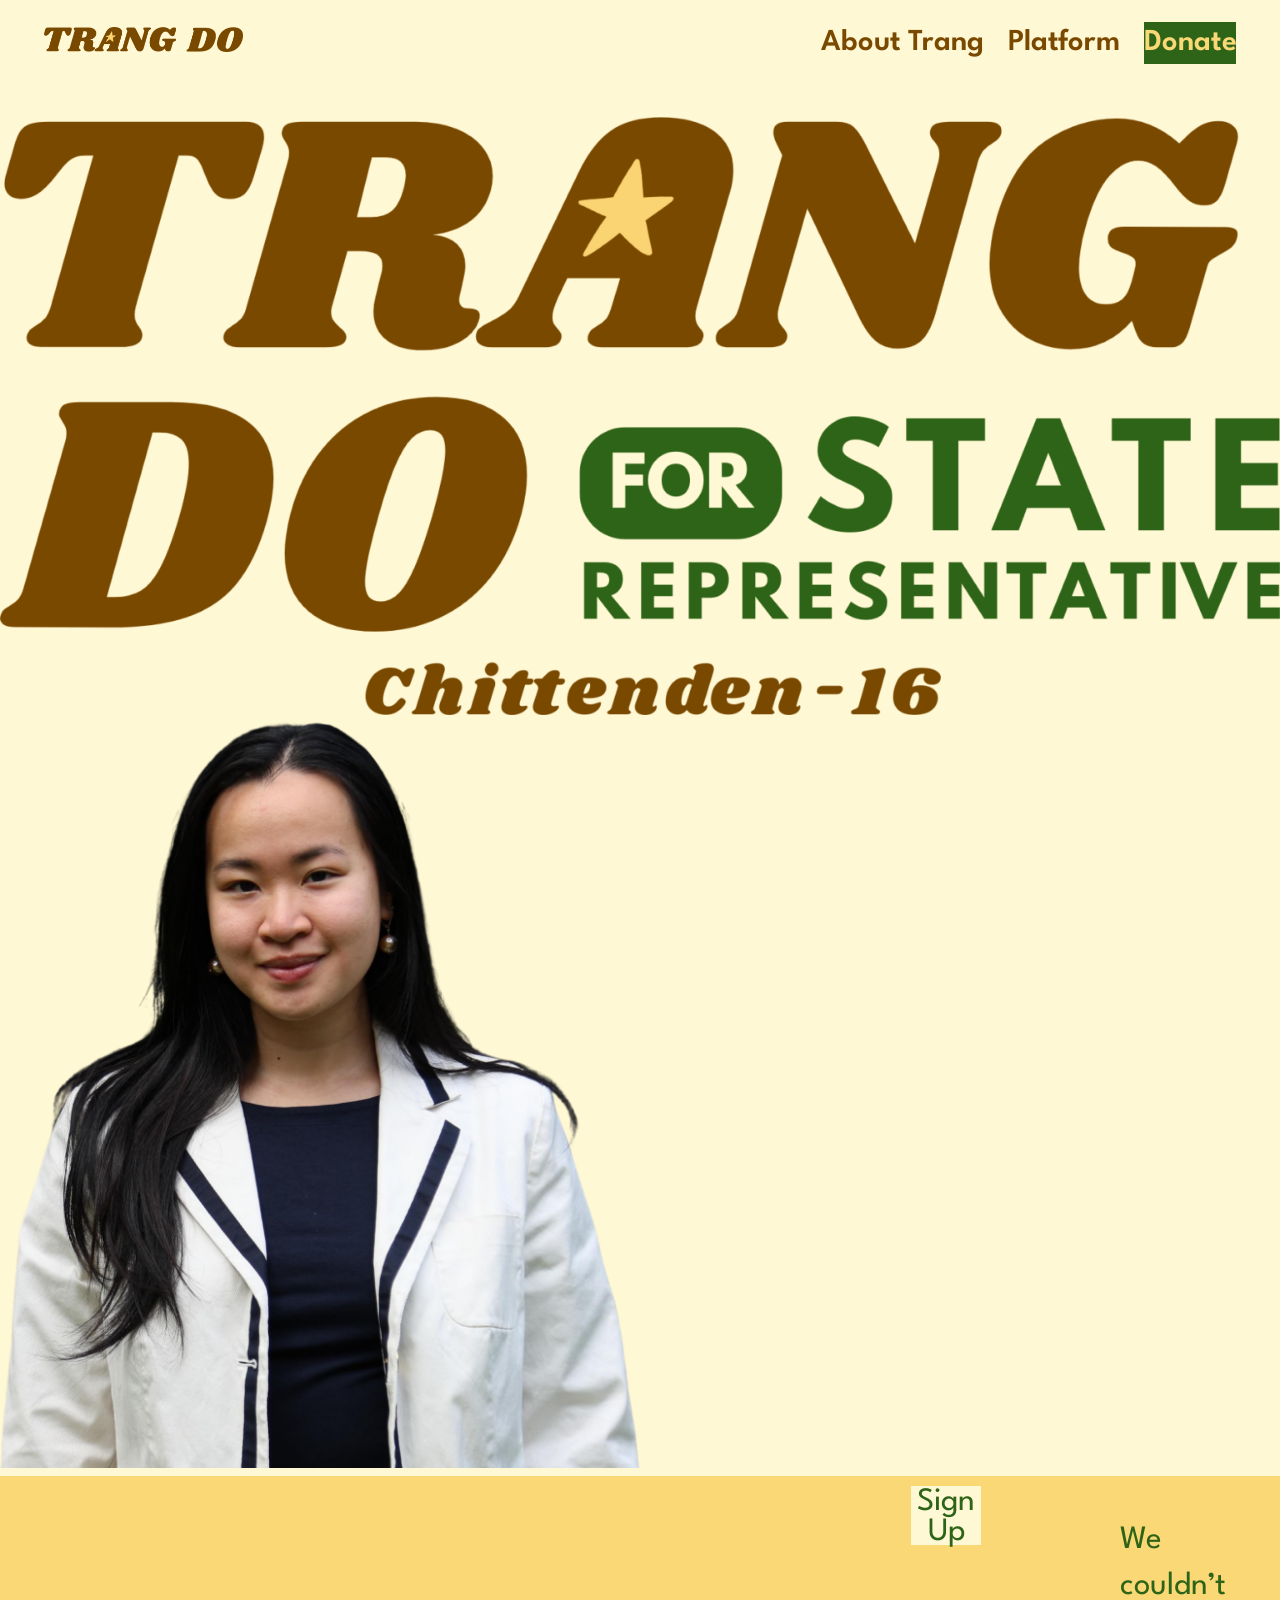
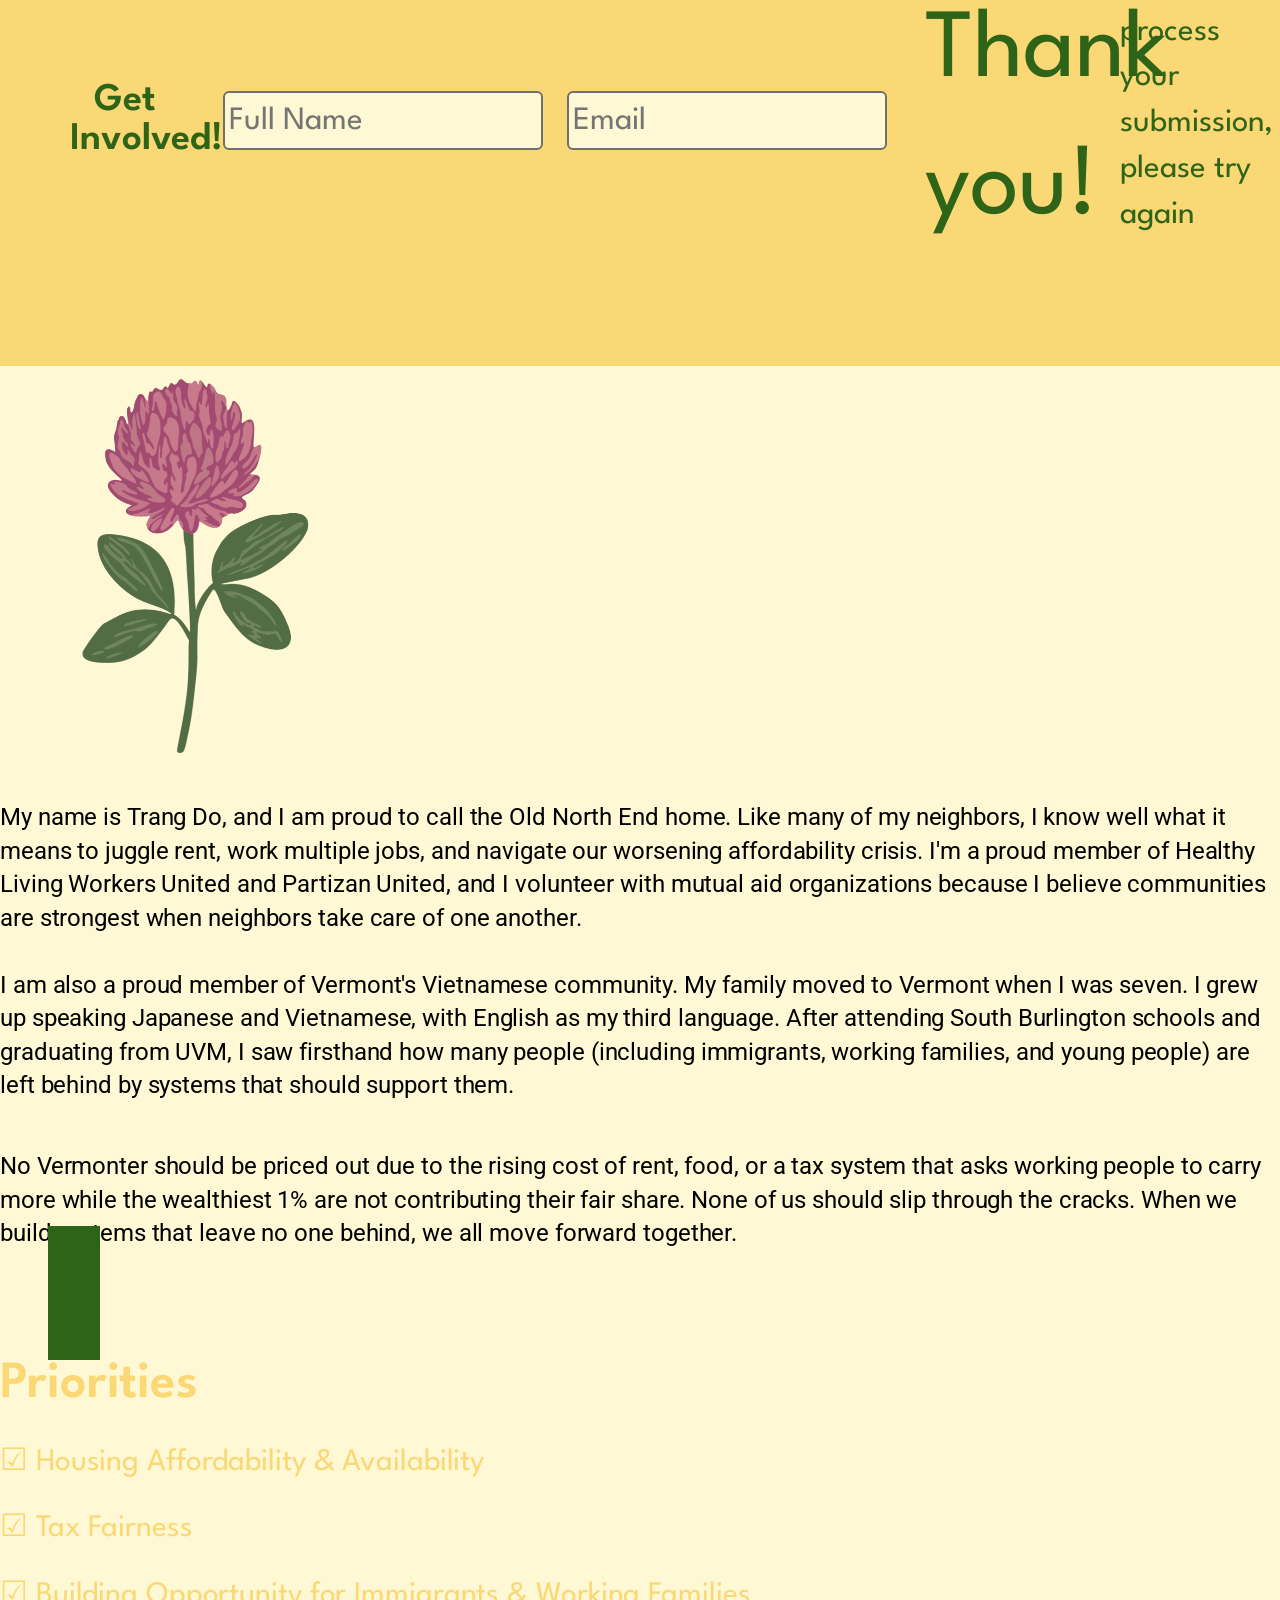
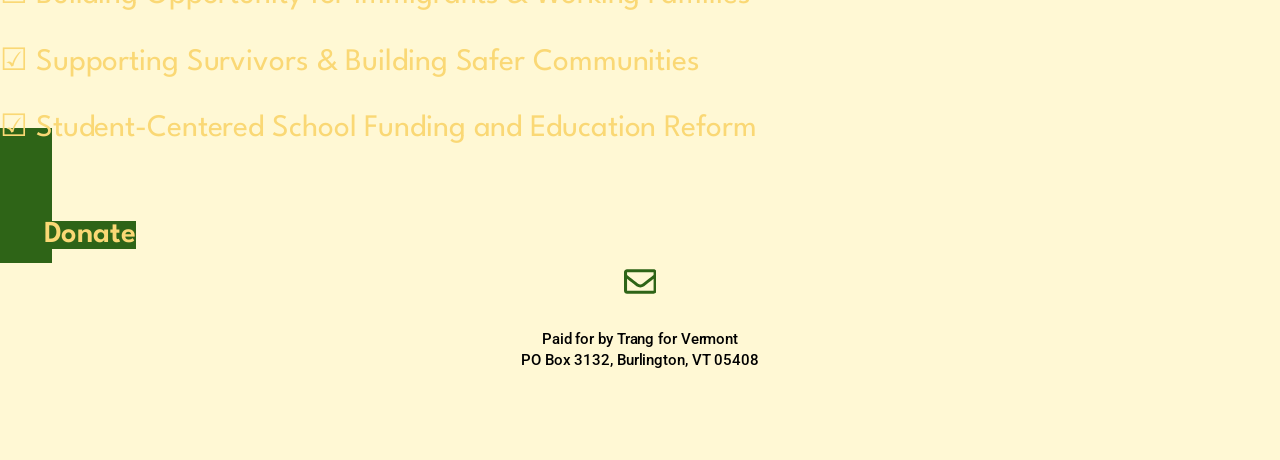
==== index.html @ 74a1a896 "Initial static version of trangforvt" ====
<!DOCTYPE html>
<html lang="en-US">
<head>
	<meta charset="UTF-8">
	<meta name="viewport" content="width=device-width, initial-scale=1.0, viewport-fit=cover" />			<title>
			Trang Do for State Representative		</title>
		<meta name="viewport" content="width=device-width, initial-scale=1" />
<meta name='robots' content='max-image-preview:large' />
<title>Trang Do for State Representative</title>
<style id="wp-img-auto-sizes-contain-inline-css">
img:is([sizes=auto i],[sizes^="auto," i]){contain-intrinsic-size:3000px 1500px}
/*# sourceURL=wp-img-auto-sizes-contain-inline-css */
</style>
<style id="wp-emoji-styles-inline-css">

	img.wp-smiley, img.emoji {
		display: inline !important;
		border: none !important;
		box-shadow: none !important;
		height: 1em !important;
		width: 1em !important;
		margin: 0 0.07em !important;
		vertical-align: -0.1em !important;
		background: none !important;
		padding: 0 !important;
	}
/*# sourceURL=wp-emoji-styles-inline-css */
</style>
<style id="wp-block-library-inline-css">
:root{--wp-block-synced-color:#7a00df;--wp-block-synced-color--rgb:122,0,223;--wp-bound-block-color:var(--wp-block-synced-color);--wp-editor-canvas-background:#ddd;--wp-admin-theme-color:#007cba;--wp-admin-theme-color--rgb:0,124,186;--wp-admin-theme-color-darker-10:#006ba1;--wp-admin-theme-color-darker-10--rgb:0,107,160.5;--wp-admin-theme-color-darker-20:#005a87;--wp-admin-theme-color-darker-20--rgb:0,90,135;--wp-admin-border-width-focus:2px}@media (min-resolution:192dpi){:root{--wp-admin-border-width-focus:1.5px}}.wp-element-button{cursor:pointer}:root .has-very-light-gray-background-color{background-color:#eee}:root .has-very-dark-gray-background-color{background-color:#313131}:root .has-very-light-gray-color{color:#eee}:root .has-very-dark-gray-color{color:#313131}:root .has-vivid-green-cyan-to-vivid-cyan-blue-gradient-background{background:linear-gradient(135deg,#00d084,#0693e3)}:root .has-purple-crush-gradient-background{background:linear-gradient(135deg,#34e2e4,#4721fb 50%,#ab1dfe)}:root .has-hazy-dawn-gradient-background{background:linear-gradient(135deg,#faaca8,#dad0ec)}:root .has-subdued-olive-gradient-background{background:linear-gradient(135deg,#fafae1,#67a671)}:root .has-atomic-cream-gradient-background{background:linear-gradient(135deg,#fdd79a,#004a59)}:root .has-nightshade-gradient-background{background:linear-gradient(135deg,#330968,#31cdcf)}:root .has-midnight-gradient-background{background:linear-gradient(135deg,#020381,#2874fc)}:root{--wp--preset--font-size--normal:16px;--wp--preset--font-size--huge:42px}.has-regular-font-size{font-size:1em}.has-larger-font-size{font-size:2.625em}.has-normal-font-size{font-size:var(--wp--preset--font-size--normal)}.has-huge-font-size{font-size:var(--wp--preset--font-size--huge)}:root .has-text-align-center{text-align:center}:root .has-text-align-left{text-align:left}:root .has-text-align-right{text-align:right}.has-fit-text{white-space:nowrap!important}#end-resizable-editor-section{display:none}.aligncenter{clear:both}.items-justified-left{justify-content:flex-start}.items-justified-center{justify-content:center}.items-justified-right{justify-content:flex-end}.items-justified-space-between{justify-content:space-between}.screen-reader-text{word-wrap:normal!important;border:0;clip-path:inset(50%);height:1px;margin:-1px;overflow:hidden;padding:0;position:absolute;width:1px;word-break:normal!important}.screen-reader-text:focus{background-color:#ddd;clip-path:none;color:#444;display:block;font-size:1em;height:auto;left:5px;line-height:normal;padding:15px 23px 14px;text-decoration:none;top:5px;width:auto;z-index:100000}html :where(.has-border-color){border-style:solid}html :where([style^=border-color],[style*=";border-color"],[style*="; border-color"]){border-style:solid}html :where([style^=border-top-color],[style*=";border-top-color"],[style*="; border-top-color"]){border-top-style:solid}html :where([style^=border-right-color],[style*=";border-right-color"],[style*="; border-right-color"]){border-right-style:solid}html :where([style^=border-bottom-color],[style*=";border-bottom-color"],[style*="; border-bottom-color"]){border-bottom-style:solid}html :where([style^=border-left-color],[style*=";border-left-color"],[style*="; border-left-color"]){border-left-style:solid}html :where([style^=border-width],[style*=";border-width"],[style*="; border-width"]){border-style:solid}html :where([style^=border-top-width],[style*=";border-top-width"],[style*="; border-top-width"]){border-top-style:solid}html :where([style^=border-right-width],[style*=";border-right-width"],[style*="; border-right-width"]){border-right-style:solid}html :where([style^=border-bottom-width],[style*=";border-bottom-width"],[style*="; border-bottom-width"]){border-bottom-style:solid}html :where([style^=border-left-width],[style*=";border-left-width"],[style*="; border-left-width"]){border-left-style:solid}html :where(img[class*=wp-image-]){height:auto;max-width:100%}:where(figure){margin:0 0 1em}html :where(.is-position-sticky){--wp-admin--admin-bar--position-offset:var(--wp-admin--admin-bar--height,0px)}@media screen and (max-width:600px){html :where(.is-position-sticky){--wp-admin--admin-bar--position-offset:0px}}
/*# sourceURL=/wp-includes/css/dist/block-library/common.min.css */
</style>
<style id="global-styles-inline-css">
:root{--wp--preset--aspect-ratio--square: 1;--wp--preset--aspect-ratio--4-3: 4/3;--wp--preset--aspect-ratio--3-4: 3/4;--wp--preset--aspect-ratio--3-2: 3/2;--wp--preset--aspect-ratio--2-3: 2/3;--wp--preset--aspect-ratio--16-9: 16/9;--wp--preset--aspect-ratio--9-16: 9/16;--wp--preset--color--black: #000000;--wp--preset--color--cyan-bluish-gray: #abb8c3;--wp--preset--color--white: #ffffff;--wp--preset--color--pale-pink: #f78da7;--wp--preset--color--vivid-red: #cf2e2e;--wp--preset--color--luminous-vivid-orange: #ff6900;--wp--preset--color--luminous-vivid-amber: #fcb900;--wp--preset--color--light-green-cyan: #7bdcb5;--wp--preset--color--vivid-green-cyan: #00d084;--wp--preset--color--pale-cyan-blue: #8ed1fc;--wp--preset--color--vivid-cyan-blue: #0693e3;--wp--preset--color--vivid-purple: #9b51e0;--wp--preset--color--base: #FFFFFF;--wp--preset--color--contrast: #111111;--wp--preset--color--accent-1: #FFEE58;--wp--preset--color--accent-2: #F6CFF4;--wp--preset--color--accent-3: #503AA8;--wp--preset--color--accent-4: #686868;--wp--preset--color--accent-5: #FBFAF3;--wp--preset--color--accent-6: color-mix(in srgb, currentColor 20%, transparent);--wp--preset--gradient--vivid-cyan-blue-to-vivid-purple: linear-gradient(135deg,rgb(6,147,227) 0%,rgb(155,81,224) 100%);--wp--preset--gradient--light-green-cyan-to-vivid-green-cyan: linear-gradient(135deg,rgb(122,220,180) 0%,rgb(0,208,130) 100%);--wp--preset--gradient--luminous-vivid-amber-to-luminous-vivid-orange: linear-gradient(135deg,rgb(252,185,0) 0%,rgb(255,105,0) 100%);--wp--preset--gradient--luminous-vivid-orange-to-vivid-red: linear-gradient(135deg,rgb(255,105,0) 0%,rgb(207,46,46) 100%);--wp--preset--gradient--very-light-gray-to-cyan-bluish-gray: linear-gradient(135deg,rgb(238,238,238) 0%,rgb(169,184,195) 100%);--wp--preset--gradient--cool-to-warm-spectrum: linear-gradient(135deg,rgb(74,234,220) 0%,rgb(151,120,209) 20%,rgb(207,42,186) 40%,rgb(238,44,130) 60%,rgb(251,105,98) 80%,rgb(254,248,76) 100%);--wp--preset--gradient--blush-light-purple: linear-gradient(135deg,rgb(255,206,236) 0%,rgb(152,150,240) 100%);--wp--preset--gradient--blush-bordeaux: linear-gradient(135deg,rgb(254,205,165) 0%,rgb(254,45,45) 50%,rgb(107,0,62) 100%);--wp--preset--gradient--luminous-dusk: linear-gradient(135deg,rgb(255,203,112) 0%,rgb(199,81,192) 50%,rgb(65,88,208) 100%);--wp--preset--gradient--pale-ocean: linear-gradient(135deg,rgb(255,245,203) 0%,rgb(182,227,212) 50%,rgb(51,167,181) 100%);--wp--preset--gradient--electric-grass: linear-gradient(135deg,rgb(202,248,128) 0%,rgb(113,206,126) 100%);--wp--preset--gradient--midnight: linear-gradient(135deg,rgb(2,3,129) 0%,rgb(40,116,252) 100%);--wp--preset--font-size--small: 0.875rem;--wp--preset--font-size--medium: clamp(1rem, 1rem + ((1vw - 0.2rem) * 0.196), 1.125rem);--wp--preset--font-size--large: clamp(1.125rem, 1.125rem + ((1vw - 0.2rem) * 0.392), 1.375rem);--wp--preset--font-size--x-large: clamp(1.75rem, 1.75rem + ((1vw - 0.2rem) * 0.392), 2rem);--wp--preset--font-size--xx-large: clamp(2.15rem, 2.15rem + ((1vw - 0.2rem) * 1.333), 3rem);--wp--preset--font-family--manrope: Manrope, sans-serif;--wp--preset--font-family--fira-code: "Fira Code", monospace;--wp--preset--spacing--20: 10px;--wp--preset--spacing--30: 20px;--wp--preset--spacing--40: 30px;--wp--preset--spacing--50: clamp(30px, 5vw, 50px);--wp--preset--spacing--60: clamp(30px, 7vw, 70px);--wp--preset--spacing--70: clamp(50px, 7vw, 90px);--wp--preset--spacing--80: clamp(70px, 10vw, 140px);--wp--preset--shadow--natural: 6px 6px 9px rgba(0, 0, 0, 0.2);--wp--preset--shadow--deep: 12px 12px 50px rgba(0, 0, 0, 0.4);--wp--preset--shadow--sharp: 6px 6px 0px rgba(0, 0, 0, 0.2);--wp--preset--shadow--outlined: 6px 6px 0px -3px rgb(255, 255, 255), 6px 6px rgb(0, 0, 0);--wp--preset--shadow--crisp: 6px 6px 0px rgb(0, 0, 0);}.wp-block-button{--wp--preset--dimension--25: 25%;--wp--preset--dimension--50: 50%;--wp--preset--dimension--75: 75%;--wp--preset--dimension--100: 100%;}:root { --wp--style--global--content-size: 645px;--wp--style--global--wide-size: 1340px; }:where(body) { margin: 0; }.wp-site-blocks { padding-top: var(--wp--style--root--padding-top); padding-bottom: var(--wp--style--root--padding-bottom); }.has-global-padding { padding-right: var(--wp--style--root--padding-right); padding-left: var(--wp--style--root--padding-left); }.has-global-padding > .alignfull { margin-right: calc(var(--wp--style--root--padding-right) * -1); margin-left: calc(var(--wp--style--root--padding-left) * -1); }.has-global-padding :where(:not(.alignfull.is-layout-flow) > .has-global-padding:not(.wp-block-block, .alignfull)) { padding-right: 0; padding-left: 0; }.has-global-padding :where(:not(.alignfull.is-layout-flow) > .has-global-padding:not(.wp-block-block, .alignfull)) > .alignfull { margin-left: 0; margin-right: 0; }.wp-site-blocks > .alignleft { float: left; margin-right: 2em; }.wp-site-blocks > .alignright { float: right; margin-left: 2em; }.wp-site-blocks > .aligncenter { justify-content: center; margin-left: auto; margin-right: auto; }:where(.wp-site-blocks) > * { margin-block-start: 1.2rem; margin-block-end: 0; }:where(.wp-site-blocks) > :first-child { margin-block-start: 0; }:where(.wp-site-blocks) > :last-child { margin-block-end: 0; }:root { --wp--style--block-gap: 1.2rem; }:root :where(.is-layout-flow) > :first-child{margin-block-start: 0;}:root :where(.is-layout-flow) > :last-child{margin-block-end: 0;}:root :where(.is-layout-flow) > *{margin-block-start: 1.2rem;margin-block-end: 0;}:root :where(.is-layout-constrained) > :first-child{margin-block-start: 0;}:root :where(.is-layout-constrained) > :last-child{margin-block-end: 0;}:root :where(.is-layout-constrained) > *{margin-block-start: 1.2rem;margin-block-end: 0;}:root :where(.is-layout-flex){gap: 1.2rem;}:root :where(.is-layout-grid){gap: 1.2rem;}.is-layout-flow > .alignleft{float: left;margin-inline-start: 0;margin-inline-end: 2em;}.is-layout-flow > .alignright{float: right;margin-inline-start: 2em;margin-inline-end: 0;}.is-layout-flow > .aligncenter{margin-left: auto !important;margin-right: auto !important;}.is-layout-constrained > .alignleft{float: left;margin-inline-start: 0;margin-inline-end: 2em;}.is-layout-constrained > .alignright{float: right;margin-inline-start: 2em;margin-inline-end: 0;}.is-layout-constrained > .aligncenter{margin-left: auto !important;margin-right: auto !important;}.is-layout-constrained > :where(:not(.alignleft):not(.alignright):not(.alignfull)){max-width: var(--wp--style--global--content-size);margin-left: auto !important;margin-right: auto !important;}.is-layout-constrained > .alignwide{max-width: var(--wp--style--global--wide-size);}body .is-layout-flex{display: flex;}.is-layout-flex{flex-wrap: wrap;align-items: center;}.is-layout-flex > :is(*, div){margin: 0;}body .is-layout-grid{display: grid;}.is-layout-grid > :is(*, div){margin: 0;}body{background-color: var(--wp--preset--color--base);color: var(--wp--preset--color--contrast);font-family: var(--wp--preset--font-family--manrope);font-size: var(--wp--preset--font-size--large);font-weight: 300;letter-spacing: -0.1px;line-height: 1.4;--wp--style--root--padding-top: 0px;--wp--style--root--padding-right: var(--wp--preset--spacing--50);--wp--style--root--padding-bottom: 0px;--wp--style--root--padding-left: var(--wp--preset--spacing--50);}a:where(:not(.wp-element-button)){color: currentColor;}:root :where(a:where(:not(.wp-element-button)):hover){text-decoration: none;}h1, h2, h3, h4, h5, h6{font-weight: 400;letter-spacing: -0.1px;line-height: 1.125;}h1{font-size: var(--wp--preset--font-size--xx-large);}h2{font-size: var(--wp--preset--font-size--x-large);}h3{font-size: var(--wp--preset--font-size--large);}h4{font-size: var(--wp--preset--font-size--medium);}h5{font-size: var(--wp--preset--font-size--small);letter-spacing: 0.5px;}h6{font-size: var(--wp--preset--font-size--small);font-weight: 700;letter-spacing: 1.4px;text-transform: uppercase;}:root :where(.wp-element-button, .wp-block-button__link){background-color: var(--wp--preset--color--contrast);border-width: 0;color: var(--wp--preset--color--base);font-family: inherit;font-size: var(--wp--preset--font-size--medium);font-style: inherit;font-weight: inherit;letter-spacing: inherit;line-height: inherit;padding-top: 1rem;padding-right: 2.25rem;padding-bottom: 1rem;padding-left: 2.25rem;text-decoration: none;text-transform: inherit;}:root :where(.wp-element-button:hover, .wp-block-button__link:hover){background-color: color-mix(in srgb, var(--wp--preset--color--contrast) 85%, transparent);border-color: transparent;color: var(--wp--preset--color--base);}:root :where(.wp-element-button:focus, .wp-block-button__link:focus){outline-color: var(--wp--preset--color--accent-4);outline-offset: 2px;}:root :where(.wp-element-caption, .wp-block-audio figcaption, .wp-block-embed figcaption, .wp-block-gallery figcaption, .wp-block-image figcaption, .wp-block-table figcaption, .wp-block-video figcaption){font-size: var(--wp--preset--font-size--small);line-height: 1.4;}.has-black-color{color: var(--wp--preset--color--black) !important;}.has-cyan-bluish-gray-color{color: var(--wp--preset--color--cyan-bluish-gray) !important;}.has-white-color{color: var(--wp--preset--color--white) !important;}.has-pale-pink-color{color: var(--wp--preset--color--pale-pink) !important;}.has-vivid-red-color{color: var(--wp--preset--color--vivid-red) !important;}.has-luminous-vivid-orange-color{color: var(--wp--preset--color--luminous-vivid-orange) !important;}.has-luminous-vivid-amber-color{color: var(--wp--preset--color--luminous-vivid-amber) !important;}.has-light-green-cyan-color{color: var(--wp--preset--color--light-green-cyan) !important;}.has-vivid-green-cyan-color{color: var(--wp--preset--color--vivid-green-cyan) !important;}.has-pale-cyan-blue-color{color: var(--wp--preset--color--pale-cyan-blue) !important;}.has-vivid-cyan-blue-color{color: var(--wp--preset--color--vivid-cyan-blue) !important;}.has-vivid-purple-color{color: var(--wp--preset--color--vivid-purple) !important;}.has-base-color{color: var(--wp--preset--color--base) !important;}.has-contrast-color{color: var(--wp--preset--color--contrast) !important;}.has-accent-1-color{color: var(--wp--preset--color--accent-1) !important;}.has-accent-2-color{color: var(--wp--preset--color--accent-2) !important;}.has-accent-3-color{color: var(--wp--preset--color--accent-3) !important;}.has-accent-4-color{color: var(--wp--preset--color--accent-4) !important;}.has-accent-5-color{color: var(--wp--preset--color--accent-5) !important;}.has-accent-6-color{color: var(--wp--preset--color--accent-6) !important;}.has-black-background-color{background-color: var(--wp--preset--color--black) !important;}.has-cyan-bluish-gray-background-color{background-color: var(--wp--preset--color--cyan-bluish-gray) !important;}.has-white-background-color{background-color: var(--wp--preset--color--white) !important;}.has-pale-pink-background-color{background-color: var(--wp--preset--color--pale-pink) !important;}.has-vivid-red-background-color{background-color: var(--wp--preset--color--vivid-red) !important;}.has-luminous-vivid-orange-background-color{background-color: var(--wp--preset--color--luminous-vivid-orange) !important;}.has-luminous-vivid-amber-background-color{background-color: var(--wp--preset--color--luminous-vivid-amber) !important;}.has-light-green-cyan-background-color{background-color: var(--wp--preset--color--light-green-cyan) !important;}.has-vivid-green-cyan-background-color{background-color: var(--wp--preset--color--vivid-green-cyan) !important;}.has-pale-cyan-blue-background-color{background-color: var(--wp--preset--color--pale-cyan-blue) !important;}.has-vivid-cyan-blue-background-color{background-color: var(--wp--preset--color--vivid-cyan-blue) !important;}.has-vivid-purple-background-color{background-color: var(--wp--preset--color--vivid-purple) !important;}.has-base-background-color{background-color: var(--wp--preset--color--base) !important;}.has-contrast-background-color{background-color: var(--wp--preset--color--contrast) !important;}.has-accent-1-background-color{background-color: var(--wp--preset--color--accent-1) !important;}.has-accent-2-background-color{background-color: var(--wp--preset--color--accent-2) !important;}.has-accent-3-background-color{background-color: var(--wp--preset--color--accent-3) !important;}.has-accent-4-background-color{background-color: var(--wp--preset--color--accent-4) !important;}.has-accent-5-background-color{background-color: var(--wp--preset--color--accent-5) !important;}.has-accent-6-background-color{background-color: var(--wp--preset--color--accent-6) !important;}.has-black-border-color{border-color: var(--wp--preset--color--black) !important;}.has-cyan-bluish-gray-border-color{border-color: var(--wp--preset--color--cyan-bluish-gray) !important;}.has-white-border-color{border-color: var(--wp--preset--color--white) !important;}.has-pale-pink-border-color{border-color: var(--wp--preset--color--pale-pink) !important;}.has-vivid-red-border-color{border-color: var(--wp--preset--color--vivid-red) !important;}.has-luminous-vivid-orange-border-color{border-color: var(--wp--preset--color--luminous-vivid-orange) !important;}.has-luminous-vivid-amber-border-color{border-color: var(--wp--preset--color--luminous-vivid-amber) !important;}.has-light-green-cyan-border-color{border-color: var(--wp--preset--color--light-green-cyan) !important;}.has-vivid-green-cyan-border-color{border-color: var(--wp--preset--color--vivid-green-cyan) !important;}.has-pale-cyan-blue-border-color{border-color: var(--wp--preset--color--pale-cyan-blue) !important;}.has-vivid-cyan-blue-border-color{border-color: var(--wp--preset--color--vivid-cyan-blue) !important;}.has-vivid-purple-border-color{border-color: var(--wp--preset--color--vivid-purple) !important;}.has-base-border-color{border-color: var(--wp--preset--color--base) !important;}.has-contrast-border-color{border-color: var(--wp--preset--color--contrast) !important;}.has-accent-1-border-color{border-color: var(--wp--preset--color--accent-1) !important;}.has-accent-2-border-color{border-color: var(--wp--preset--color--accent-2) !important;}.has-accent-3-border-color{border-color: var(--wp--preset--color--accent-3) !important;}.has-accent-4-border-color{border-color: var(--wp--preset--color--accent-4) !important;}.has-accent-5-border-color{border-color: var(--wp--preset--color--accent-5) !important;}.has-accent-6-border-color{border-color: var(--wp--preset--color--accent-6) !important;}.has-vivid-cyan-blue-to-vivid-purple-gradient-background{background: var(--wp--preset--gradient--vivid-cyan-blue-to-vivid-purple) !important;}.has-light-green-cyan-to-vivid-green-cyan-gradient-background{background: var(--wp--preset--gradient--light-green-cyan-to-vivid-green-cyan) !important;}.has-luminous-vivid-amber-to-luminous-vivid-orange-gradient-background{background: var(--wp--preset--gradient--luminous-vivid-amber-to-luminous-vivid-orange) !important;}.has-luminous-vivid-orange-to-vivid-red-gradient-background{background: var(--wp--preset--gradient--luminous-vivid-orange-to-vivid-red) !important;}.has-very-light-gray-to-cyan-bluish-gray-gradient-background{background: var(--wp--preset--gradient--very-light-gray-to-cyan-bluish-gray) !important;}.has-cool-to-warm-spectrum-gradient-background{background: var(--wp--preset--gradient--cool-to-warm-spectrum) !important;}.has-blush-light-purple-gradient-background{background: var(--wp--preset--gradient--blush-light-purple) !important;}.has-blush-bordeaux-gradient-background{background: var(--wp--preset--gradient--blush-bordeaux) !important;}.has-luminous-dusk-gradient-background{background: var(--wp--preset--gradient--luminous-dusk) !important;}.has-pale-ocean-gradient-background{background: var(--wp--preset--gradient--pale-ocean) !important;}.has-electric-grass-gradient-background{background: var(--wp--preset--gradient--electric-grass) !important;}.has-midnight-gradient-background{background: var(--wp--preset--gradient--midnight) !important;}.has-small-font-size{font-size: var(--wp--preset--font-size--small) !important;}.has-medium-font-size{font-size: var(--wp--preset--font-size--medium) !important;}.has-large-font-size{font-size: var(--wp--preset--font-size--large) !important;}.has-x-large-font-size{font-size: var(--wp--preset--font-size--x-large) !important;}.has-xx-large-font-size{font-size: var(--wp--preset--font-size--xx-large) !important;}.has-manrope-font-family{font-family: var(--wp--preset--font-family--manrope) !important;}.has-fira-code-font-family{font-family: var(--wp--preset--font-family--fira-code) !important;}
/*# sourceURL=global-styles-inline-css */
</style>
<style id="wp-block-template-skip-link-inline-css">
/*! This file is auto-generated */
.skip-link.screen-reader-text{border:0;clip-path:inset(50%);height:1px;margin:-1px;overflow:hidden;padding:0;position:absolute!important;width:1px;word-wrap:normal!important;word-break:normal!important}.skip-link.screen-reader-text:focus{background-color:#eee;clip-path:none;color:#444;display:block;font-size:1em;height:auto;left:5px;line-height:normal;padding:15px 23px 14px;text-decoration:none;top:5px;width:auto;z-index:100000}
/*# sourceURL=/wp-includes/css/wp-block-template-skip-link.min.css */
</style>
<style id="twentytwentyfive-style-inline-css">
a{text-decoration-thickness:1px!important;text-underline-offset:.1em}:where(.wp-site-blocks :focus){outline-width:2px;outline-style:solid}.wp-block-navigation .wp-block-navigation-submenu .wp-block-navigation-item:not(:last-child){margin-bottom:3px}.wp-block-navigation .wp-block-navigation-item .wp-block-navigation-item__content{outline-offset:4px}.wp-block-navigation .wp-block-navigation-item ul.wp-block-navigation__submenu-container .wp-block-navigation-item__content{outline-offset:0}blockquote,caption,figcaption,h1,h2,h3,h4,h5,h6,p{text-wrap:pretty}.more-link{display:block}:where(pre){overflow-x:auto}
/*# sourceURL=/wp-content/themes/twentytwentyfive/style.min.css */
</style>
<link rel='stylesheet' id='e-sticky-css' href='/wp-content/plugins/elementor-pro/assets/css/modules/sticky.min.css?ver=4.3.2' media='all' />
<link rel='stylesheet' id='e-motion-fx-css' href='/wp-content/plugins/elementor-pro/assets/css/modules/motion-fx.min.css?ver=4.3.2' media='all' />
<link rel='stylesheet' id='elementor-frontend-css' href='/wp-content/plugins/elementor/assets/css/frontend.min.css?ver=4.3.5' media='all' />
<style id="elementor-frontend-inline-css">
.e-heading-base a, .e-paragraph-base a { all: unset; cursor: pointer; }form[data-element_type="e-form"].form-state-success [data-element_type="e-form-success-message"],form[data-element_type="e-form"].form-state-error [data-element_type="e-form-error-message"]{ display: block; }.elementor-edit-mode [data-element_type="e-form-success-message"]:is(.elementor-element-editable, :has(.elementor-element-editable), :has(> .elementor-empty-view)),.elementor-edit-mode [data-element_type="e-form-error-message"]:is(.elementor-element-editable, :has(.elementor-element-editable), :has(> .elementor-empty-view)){ display: block; }.e-background-video { position: relative; overflow: hidden; }.e-background-video__media { position: absolute; inset: 0; width: 100%; height: 100%; object-fit: cover; pointer-events: none; z-index: 0; }.e-background-video__content { position: relative; z-index: 1; flex: 1 1 auto; }.elementor-edit-mode .e-background-video__content.e-atomic-element:has(> .elementor-empty-view) { display: flex; flex-direction: column; flex: 1 1 auto; min-height: 0; }.elementor-edit-mode .e-background-video__content.e-atomic-element:has(> .elementor-empty-view) > .elementor-empty-view.elementor-empty-view { position: relative; flex: 1 1 auto; min-height: 120px; height: auto; width: 100%; }.elementor-edit-mode .e-background-video__content.e-atomic-element:has(> .elementor-empty-view) > .elementor-empty-view > .elementor-first-add { position: absolute; inset: 0; width: 100%; height: 100%; }.e-background-video__controls { z-index: 2; }.e-background-video__play, .e-background-video__pause { appearance: none; -webkit-appearance: none; }.e-background-video.e-background-video--playing .e-background-video__play { display: none; }.e-background-video.e-background-video--paused .e-background-video__pause { display: none; }.e-background-video:not(.e-background-video--playing):not(.e-background-video--paused) .e-background-video__controls,.e-background-video:not(.e-background-video--playing):not(.e-background-video--paused) .e-background-video__play,.e-background-video:not(.e-background-video--playing):not(.e-background-video--paused) .e-background-video__pause { display: none; }.e-accordion-item-header-base { list-style: none; }.e-accordion-item-header-base::-webkit-details-marker { display: none; }.e-accordion-item-base { interpolate-size: allow-keywords; }.e-accordion-item-base::details-content {block-size: 0; overflow: hidden;transition: block-size .3s ease, content-visibility .3s ease allow-discrete;}.e-accordion-item-base[open]::details-content { block-size: auto; }.e-accordion-item-icon-base.e-accordion-item-icon-base .e-svg-base { width: auto; height: 100%; max-width: 100%; }.e-accordion-item-icon-base.e-accordion-item-icon-base .e-svg-base svg { width: auto !important; }.e-accordion-item-icon-base svg { transition: transform .3s ease; }.e-accordion-item-base[open] > summary .e-accordion-item-icon-base svg { transform: rotate(180deg); }
.e-form-textarea-base:not([data-resizable]) { resize: none; } .e-form-submit-button-base { cursor: pointer; box-sizing: border-box; }
/*# sourceURL=elementor-frontend-inline-css */
</style>
<link rel='stylesheet' id='elementor-post-6-css' href='/wp-content/uploads/elementor/css/post-6.css?ver=1793826959' media='all' />
<link rel='stylesheet' id='widget-heading-css' href='/wp-content/plugins/elementor/assets/css/widget-heading.min.css?ver=4.3.5' media='all' />
<link rel='stylesheet' id='elementor-post-11-css' href='/wp-content/uploads/elementor/css/post-11.css?ver=1793826959' media='all' />
<link rel='stylesheet' id='base-desktop-css' href='/wp-content/uploads/elementor/css/base-desktop.css?ver=6aeba08f9045b' media='all' />
<link rel='stylesheet' id='local-44-frontend-desktop-css' href='/wp-content/uploads/elementor/css/local-44-frontend-desktop.css?ver=6aeba08f91d16' media='all' />
<link rel='stylesheet' id='local-53-frontend-desktop-css' href='/wp-content/uploads/elementor/css/local-53-frontend-desktop.css?ver=6aeba08f925a5' media='all' />
<link rel='stylesheet' id='local-11-frontend-desktop-css' href='/wp-content/uploads/elementor/css/local-11-frontend-desktop.css?ver=6aeba08f9332d' media='all' />
<link rel='stylesheet' id='local-44-frontend-tablet-css' href='/wp-content/uploads/elementor/css/local-44-frontend-tablet.css?ver=6aeba08f91d16' media='(max-width:1024px)' />
<link rel='stylesheet' id='local-53-frontend-tablet-css' href='/wp-content/uploads/elementor/css/local-53-frontend-tablet.css?ver=6aeba08f925a5' media='(max-width:1024px)' />
<link rel='stylesheet' id='local-11-frontend-tablet-css' href='/wp-content/uploads/elementor/css/local-11-frontend-tablet.css?ver=6aeba08f9332d' media='(max-width:1024px)' />
<link rel='stylesheet' id='base-mobile-css' href='/wp-content/uploads/elementor/css/base-mobile.css?ver=6aeba08f9045b' media='(max-width:767px)' />
<link rel='stylesheet' id='local-44-frontend-mobile-css' href='/wp-content/uploads/elementor/css/local-44-frontend-mobile.css?ver=6aeba08f91d16' media='(max-width:767px)' />
<link rel='stylesheet' id='local-11-frontend-mobile-css' href='/wp-content/uploads/elementor/css/local-11-frontend-mobile.css?ver=6aeba08f9332d' media='(max-width:767px)' />
<link rel='stylesheet' id='elementor-post-44-css' href='/wp-content/uploads/elementor/css/post-44.css?ver=1793826959' media='all' />
<link rel='stylesheet' id='elementor-post-53-css' href='/wp-content/uploads/elementor/css/post-53.css?ver=1793826959' media='all' />
<link rel='stylesheet' id='elementor-gf-shrikhand-css' href='https://fonts.googleapis.com/css?family=Shrikhand:100,100italic,200,200italic,300,300italic,400,400italic,500,500italic,600,600italic,700,700italic,800,800italic,900,900italic&#038;display=swap' media='all' />
<link rel='stylesheet' id='elementor-gf-leaguespartan-css' href='https://fonts.googleapis.com/css?family=League+Spartan:100,100italic,200,200italic,300,300italic,400,400italic,500,500italic,600,600italic,700,700italic,800,800italic,900,900italic&#038;display=swap' media='all' />
<link rel='stylesheet' id='elementor-gf-roboto-css' href='https://fonts.googleapis.com/css?family=Roboto:100,100italic,200,200italic,300,300italic,400,400italic,500,500italic,600,600italic,700,700italic,800,800italic,900,900italic&#038;display=swap' media='all' />
<link rel='stylesheet' id='elementor-gf-montserrat-css' href='https://fonts.googleapis.com/css?family=Montserrat:100,100italic,200,200italic,300,300italic,400,400italic,500,500italic,600,600italic,700,700italic,800,800italic,900,900italic&#038;display=swap' media='all' />
<script id="jquery-core-js" src="/wp-includes/js/jquery/jquery.min.js?ver=3.7.1"></script>
<script id="jquery-migrate-js" src="/wp-includes/js/jquery/jquery-migrate.min.js?ver=3.4.1"></script>
<meta name="generator" content="WordPress 7.1.4" />
<link rel="canonical" href="https://www.trangforvt.com/" />
<meta name="generator" content="Elementor 4.3.5; features: e_font_icon_svg, additional_custom_breakpoints; settings: css_print_method-external, google_font-enabled, font_display-swap">
			<style>
				.e-con.e-parent:nth-of-type(n+4):not(.e-lazyloaded):not(.e-no-lazyload),
				.e-con.e-parent:nth-of-type(n+4):not(.e-lazyloaded):not(.e-no-lazyload) * {
					background-image: none !important;
				}
				@media screen and (max-height: 1024px) {
					.e-con.e-parent:nth-of-type(n+3):not(.e-lazyloaded):not(.e-no-lazyload),
					.e-con.e-parent:nth-of-type(n+3):not(.e-lazyloaded):not(.e-no-lazyload) * {
						background-image: none !important;
					}
				}
				@media screen and (max-height: 640px) {
					.e-con.e-parent:nth-of-type(n+2):not(.e-lazyloaded):not(.e-no-lazyload),
					.e-con.e-parent:nth-of-type(n+2):not(.e-lazyloaded):not(.e-no-lazyload) * {
						background-image: none !important;
					}
				}
			</style>
			<style class="wp-fonts-local">
@font-face{font-family:Manrope;font-style:normal;font-weight:200 800;font-display:fallback;src:url('/wp-content/themes/twentytwentyfive/assets/fonts/manrope/Manrope-VariableFont_wght.woff2') format('woff2');}
@font-face{font-family:"Fira Code";font-style:normal;font-weight:300 700;font-display:fallback;src:url('/wp-content/themes/twentytwentyfive/assets/fonts/fira-code/FiraCode-VariableFont_wght.woff2') format('woff2');}
</style>
<link rel="icon" href="/wp-content/uploads/2026/07/flower-crop-1-150x150.png" sizes="32x32" />
<link rel="icon" href="/wp-content/uploads/2026/07/flower-crop-1.png" sizes="192x192" />
<link rel="apple-touch-icon" href="/wp-content/uploads/2026/07/flower-crop-1.png" />
<meta name="msapplication-TileImage" content="/wp-content/uploads/2026/07/flower-crop-1.png" />
</head>
<body class="home wp-singular page-template page-template-elementor_header_footer page page-id-11 wp-custom-logo wp-embed-responsive wp-theme-twentytwentyfive elementor-default elementor-template-full-width elementor-kit-6 elementor-page elementor-page-11">
		<header data-elementor-type="header" data-elementor-id="44" class="elementor elementor-44 elementor-location-header" data-elementor-post-type="elementor_library">
			<div class="elementor-element elementor-element-c793fdd e-flex e-con-boxed e-con e-parent" data-id="c793fdd" data-element_type="container" data-e-type="container" data-settings="{&quot;background_background&quot;:&quot;classic&quot;,&quot;motion_fx_motion_fx_scrolling&quot;:&quot;yes&quot;,&quot;sticky&quot;:&quot;top&quot;,&quot;motion_fx_devices&quot;:[&quot;desktop&quot;,&quot;tablet&quot;,&quot;mobile&quot;],&quot;sticky_on&quot;:[&quot;desktop&quot;,&quot;tablet&quot;,&quot;mobile&quot;],&quot;sticky_offset&quot;:0,&quot;sticky_effects_offset&quot;:0,&quot;sticky_anchor_link_offset&quot;:0}">
					<div class="e-con-inner">
		<div class="elementor-element elementor-element-7665ef7 e-con e-atomic-element e-flexbox-base e-default-div e-7665ef7-ce3466f " data-id="7665ef7" data-element_type="e-flexbox" data-e-type="e-flexbox" data-interaction-id="7665ef7" data-e-type="e-flexbox" data-id="7665ef7">
    			<a href="/" target="_self" class="e-image-link-base e-default-a" data-interaction-id="af0e74e"
	><img fetchpriority="high" class="e-image-base e-default-img e-af0e74e-c92256c" data-e-type="widget" data-id="af0e74e" arial-label="Link to top of page" id="151" src="/wp-content/uploads/2026/07/logo-brown-name-only-one-line-scaled.png" width="2560" height="327" srcset="/wp-content/uploads/2026/07/logo-brown-name-only-one-line-scaled.png 2560w, /wp-content/uploads/2026/07/logo-brown-name-only-one-line-300x38.png 300w, /wp-content/uploads/2026/07/logo-brown-name-only-one-line-1024x131.png 1024w, /wp-content/uploads/2026/07/logo-brown-name-only-one-line-768x98.png 768w, /wp-content/uploads/2026/07/logo-brown-name-only-one-line-1536x196.png 1536w, /wp-content/uploads/2026/07/logo-brown-name-only-one-line-2048x262.png 2048w" alt="Trang Do Logo"/>	</a>		<div class="elementor-element elementor-element-2f7bf4c e-con e-atomic-element e-flexbox-base e-default-div e-2f7bf4c-d44608f " data-id="2f7bf4c" data-element_type="e-flexbox" data-e-type="e-flexbox" data-interaction-id="2f7bf4c" data-e-type="e-flexbox" data-id="2f7bf4c">
    			<a href="#about" target="_self" class="e-5c6f289-02c5cad e-button-base e-default-a" data-interaction-id="5c6f289" data-e-type="widget" data-id="5c6f289">
	About Trang
</a>
					<a href="#platform" target="_self" class="e-505a487-815d092 e-button-base e-default-a" data-interaction-id="505a487" data-e-type="widget" data-id="505a487">
	Platform
</a>
					<a href="https://secure.actblue.com/donate/trang-do-1" target="_self" class="e-d63c6cc-e143db8 e-button-base e-default-a" data-interaction-id="d63c6cc" data-e-type="widget" data-id="d63c6cc">
	Donate
</a>
		
</div>

</div>
			</div>
				</div>
				</header>
				<div data-elementor-type="wp-page" data-elementor-id="11" class="elementor elementor-11" data-elementor-post-type="page">
				<div class="elementor-element elementor-element-f2d0965 e-con e-atomic-element e-flexbox-base e-default-div e-f2d0965-71e2bf5 " data-id="f2d0965" data-element_type="e-flexbox" data-e-type="e-flexbox" data-interaction-id="f2d0965" data-e-type="e-flexbox" data-id="f2d0965">
    <div class="elementor-element elementor-element-8a19fa3 e-con e-atomic-element e-flexbox-base e-default-div e-8a19fa3-d162ea3 " data-id="8a19fa3" data-element_type="e-flexbox" data-e-type="e-flexbox" data-interaction-id="8a19fa3" data-e-type="e-flexbox" data-id="8a19fa3">
    <div class="elementor-element elementor-element-b10f9e0 e-con e-atomic-element e-flexbox-base e-default-div e-b10f9e0-81ff303 " data-id="b10f9e0" data-element_type="e-flexbox" data-e-type="e-flexbox" data-interaction-id="b10f9e0" data-e-type="e-flexbox" data-id="b10f9e0">
    			<h1 data-interaction-id="b5dc427" class="elementor-screen-only e-heading-base e-default-h1" data-e-type="widget" data-id="b5dc427">Trang Do for Vermont State Representative</h1>
					<img decoding="async" class="e-image-base e-default-img e-c98352a-97c9d35" data-interaction-id="c98352a" data-e-type="widget" data-id="c98352a" id="184" src="/wp-content/uploads/2026/10/10_1-light-yellow.png" width="1807" height="845" srcset="/wp-content/uploads/2026/10/10_1-light-yellow.png 1807w, /wp-content/uploads/2026/10/10_1-light-yellow-300x140.png 300w, /wp-content/uploads/2026/10/10_1-light-yellow-1024x479.png 1024w, /wp-content/uploads/2026/10/10_1-light-yellow-768x359.png 768w, /wp-content/uploads/2026/10/10_1-light-yellow-1536x718.png 1536w" alt="Trang Do for Vermont State Representative Logo"/>		
</div>
			<img decoding="async" class="e-image-base e-default-img e-58a309c-f1b6609" data-interaction-id="58a309c" data-e-type="widget" data-id="58a309c" id="26" src="/wp-content/uploads/2026/07/95ac1f07-ffcf-4ae8-a117-1707502a4772.png" width="1399" height="1630" srcset="/wp-content/uploads/2026/07/95ac1f07-ffcf-4ae8-a117-1707502a4772.png 1399w, /wp-content/uploads/2026/07/95ac1f07-ffcf-4ae8-a117-1707502a4772-257x300.png 257w, /wp-content/uploads/2026/07/95ac1f07-ffcf-4ae8-a117-1707502a4772-879x1024.png 879w, /wp-content/uploads/2026/07/95ac1f07-ffcf-4ae8-a117-1707502a4772-768x895.png 768w, /wp-content/uploads/2026/07/95ac1f07-ffcf-4ae8-a117-1707502a4772-1318x1536.png 1318w" alt="Trang Do Portrait"/>		
</div>

</div>
<div class="elementor-element elementor-element-d81fbee e-flex e-con-boxed e-con e-parent" data-id="d81fbee" data-element_type="container" data-e-type="container" id="get-involved" data-settings="{&quot;background_background&quot;:&quot;classic&quot;}">
					<div class="e-con-inner">
				<div class="elementor-element elementor-element-a275f53 elementor-widget elementor-widget-heading" data-id="a275f53" data-element_type="widget" data-e-type="widget" data-widget_type="heading.default">
					<h2 class="elementor-heading-title elementor-size-default">Get Involved!</h2>				</div>
		<form class="e-con e-atomic-element e-form-base form-state-default e-default-form e-53e2996-881b912 "
      data-id="53e2996"
      data-element_type="e-form"
      data-e-type="e-form"
      data-interaction-id="53e2996"
      data-interactions="null"
      x-data="eForm53e2996"
      x-on:submit="submit"      aria-label="signup"
      data-form-name="signup"
            toolname="signup_53e2996"
      tooldescription="Submit&#x20;the&#x20;signup&#x20;form&#x20;with&#x20;the&#x20;provided&#x20;field&#x20;values.">
    			<input 
	id=signup_name
	name=signup_name
	class="e-9189ee3-cc34933 e-form-input-base e-default-input"
	type="text"
	data-interaction-id="9189ee3"
	data-e-type="widget" data-id="9189ee3" autocomplete="name" 
	
	placeholder=Full&#x20;Name
	
	required
	
	autocomplete=off
/>
					<input 
	id=e-form-input-d74410e
	name=e-form-input-d74410e
	class="e-10c7129-f72a599 e-form-input-base e-default-input"
	type="email"
	data-interaction-id="10c7129"
	data-e-type="widget" data-id="10c7129" 
	
	placeholder=Email
	
	required
	
	autocomplete=email
/>
					<button 
	
	class="e-aeb0f63-8e0b34a e-form-submit-button-base e-default-button"
	type="submit"
	data-interaction-id="aeb0f63"
	data-e-type="widget" data-id="aeb0f63"
	
>Sign Up</button>
		<div class="e-con e-atomic-element e-form-success-message-base e-default-div e-c39bdb6-9d116bc message-success "
     tabindex="-1"
     data-id="c39bdb6"
     data-element_type="e-form-success-message"
     data-e-type="e-form-success-message"
     data-interaction-id="c39bdb6"
     aria-live="polite"
     >
    			<p class="e-714dd48-bd52c5a e-paragraph-base e-default-p" data-interaction-id="714dd48" data-e-type="widget" data-id="714dd48">Thank you!</p>
		
</div>
<div class="e-con e-atomic-element e-form-error-message-base e-default-div e-26bb772-d55dd78 message-error "
     tabindex="-1"
     data-id="26bb772"
     data-element_type="e-form-error-message"
     data-e-type="e-form-error-message"
     data-interaction-id="26bb772"
     role="alert"
     >
    			<p class="e-paragraph-base e-default-p" data-interaction-id="7129b86" data-e-type="widget" data-id="7129b86">We couldn’t process your submission, please try again</p>
		
</div>

</form>
			</div>
				</div>
		<div class="elementor-element elementor-element-7e6276b e-con e-atomic-element e-flexbox-base e-default-div e-7e6276b-37e830f " data-id="7e6276b" data-element_type="e-flexbox" data-e-type="e-flexbox" data-interaction-id="7e6276b" id="about" data-e-type="e-flexbox" data-id="7e6276b">
    <div class="elementor-element elementor-element-4e3aa9b e-con e-atomic-element e-flexbox-base e-default-div e-4e3aa9b-d8c9709 " data-id="4e3aa9b" data-element_type="e-flexbox" data-e-type="e-flexbox" data-interaction-id="4e3aa9b" data-e-type="e-flexbox" data-id="4e3aa9b">
    <div class="elementor-element elementor-element-d807e34 e-con e-atomic-element e-flexbox-base e-default-div e-d807e34-0a9fe99 " data-id="d807e34" data-element_type="e-flexbox" data-e-type="e-flexbox" data-interaction-id="d807e34" data-e-type="e-flexbox" data-id="d807e34">
    			<img loading="lazy" decoding="async" class="e-image-base e-default-img e-2dec02c-34c057d" data-interaction-id="2dec02c" data-e-type="widget" data-id="2dec02c" id="153" src="/wp-content/uploads/2026/07/flower-2.png" width="572" height="800" srcset="/wp-content/uploads/2026/07/flower-2.png 572w, /wp-content/uploads/2026/07/flower-2-215x300.png 215w" alt="Image of a red clover flower"/>					<p class="e-paragraph-base e-default-p" data-interaction-id="7ca7aec" data-e-type="widget" data-id="7ca7aec">My name is Trang Do, and I am proud to call the Old North End home. Like many of my neighbors, I know well what it means to juggle rent, work multiple jobs, and navigate our worsening affordability crisis. I'm a proud member of Healthy Living Workers United and Partizan United, and I volunteer with mutual aid organizations because I believe communities are strongest when neighbors take care of one another.<br><br>I am also a proud member of Vermont's Vietnamese community. My family moved to Vermont when I was seven. I grew up speaking Japanese and Vietnamese, with English as my third language. After attending South Burlington schools and graduating from UVM, I saw firsthand how many people (including immigrants, working families, and young people) are left behind by systems that should support them.</p>
		
</div>
			<p class="e-a464e75-63eb13b e-paragraph-base e-default-p" data-interaction-id="a464e75" data-e-type="widget" data-id="a464e75">No Vermonter should be priced out due to the rising cost of rent, food, or a tax system that asks working people to carry more while the wealthiest 1% are not contributing their fair share. None of us should slip through the cracks. When we build systems that leave no one behind, we all move forward together.</p>
		
</div>

</div>
<div class="elementor-element elementor-element-65ead94 e-con e-atomic-element e-flexbox-base e-default-div e-65ead94-9c06dba " data-id="65ead94" data-element_type="e-flexbox" data-e-type="e-flexbox" data-interaction-id="65ead94" id="platform" data-e-type="e-flexbox" data-id="65ead94">
    <div class="elementor-element elementor-element-345c842 e-con e-atomic-element e-flexbox-base e-default-div e-345c842-5e0b3d5 " data-id="345c842" data-element_type="e-flexbox" data-e-type="e-flexbox" data-interaction-id="345c842" data-e-type="e-flexbox" data-id="345c842">
    			<h2 data-interaction-id="0a9af15" class="e-0a9af15-a20d445 e-heading-base e-default-h2" data-e-type="widget" data-id="0a9af15">Priorities</h2>
					<h3 data-interaction-id="b023094" class="e-b023094-f3f1ec8 e-heading-base e-default-h3" data-e-type="widget" data-id="b023094">☑ Housing Affordability &amp; Availability</h3>
					<h3 data-interaction-id="f0a3ab4" class="e-f0a3ab4-23f2196 e-heading-base e-default-h3" data-e-type="widget" data-id="f0a3ab4">☑ Tax Fairness</h3>
					<h3 data-interaction-id="58fb848" class="e-58fb848-edc6b1a e-heading-base e-default-h3" data-e-type="widget" data-id="58fb848">☑ Building Opportunity for Immigrants &amp; Working Families</h3>
					<h3 data-interaction-id="e8b30bd" class="e-e8b30bd-58b9709 e-heading-base e-default-h3" data-e-type="widget" data-id="e8b30bd">☑ Supporting Survivors &amp; Building Safer Communities</h3>
					<h3 data-interaction-id="52c250f" class="e-52c250f-ec9411d e-heading-base e-default-h3" data-e-type="widget" data-id="52c250f">☑ Student-Centered School Funding and Education Reform</h3>
		
</div>

</div>
		</div>
				<footer data-elementor-type="footer" data-elementor-id="53" class="elementor elementor-53 elementor-location-footer" data-elementor-post-type="elementor_library">
			<div class="elementor-element elementor-element-f1d607e e-con e-atomic-element e-flexbox-base e-default-div e-f1d607e-8cf806b " data-id="f1d607e" data-element_type="e-flexbox" data-e-type="e-flexbox" data-interaction-id="f1d607e" data-e-type="e-flexbox" data-id="f1d607e">
    			<a href="https://secure.actblue.com/donate/trang-do-1" target="_self" class="e-250f894-5af657c e-button-base e-default-a" data-interaction-id="250f894" data-e-type="widget" data-id="250f894">
	Donate
</a>
		<div class="elementor-element elementor-element-8c9f572 e-con e-atomic-element e-flexbox-base e-default-div e-8c9f572-d926fcc " data-id="8c9f572" data-element_type="e-flexbox" data-e-type="e-flexbox" data-interaction-id="8c9f572" data-e-type="e-flexbox" data-id="8c9f572">
    		<div class="elementor-element elementor-element-4d2acc2 elementor-view-default elementor-widget elementor-widget-icon" data-id="4d2acc2" data-element_type="widget" data-e-type="widget" data-widget_type="icon.default">
							<div class="elementor-icon-wrapper">
			<a class="elementor-icon" href="mailto:trangforvt@gmail.com" aria-label="Email">
			<svg aria-hidden="true" class="e-font-icon-svg e-far-envelope" viewBox="0 0 512 512" xmlns="http://www.w3.org/2000/svg"><path d="M464 64H48C21.49 64 0 85.49 0 112v288c0 26.51 21.49 48 48 48h416c26.51 0 48-21.49 48-48V112c0-26.51-21.49-48-48-48zm0 48v40.805c-22.422 18.259-58.168 46.651-134.587 106.49-16.841 13.247-50.201 45.072-73.413 44.701-23.208.375-56.579-31.459-73.413-44.701C106.18 199.465 70.425 171.067 48 152.805V112h416zM48 400V214.398c22.914 18.251 55.409 43.862 104.938 82.646 21.857 17.205 60.134 55.186 103.062 54.955 42.717.231 80.509-37.199 103.053-54.947 49.528-38.783 82.032-64.401 104.947-82.653V400H48z"></path></svg>			</a>
		</div>
						</div>
		
</div>
			<p class="e-1d2556c-32e1065 e-paragraph-base e-default-p" data-interaction-id="1d2556c" data-e-type="widget" data-id="1d2556c">Paid for by Trang for Vermont<br>PO Box 3132, Burlington, VT 05408</p>
		
</div>
		</footer>
		
<script type="speculationrules">
{"prefetch":[{"source":"document","where":{"and":[{"href_matches":"/*"},{"not":{"href_matches":["/wp-*.php","/wp-admin/*","/wp-content/uploads/*","/wp-content/*","/wp-content/plugins/*","/wp-content/themes/twentytwentyfive/*","/*\\?(.+)"]}},{"not":{"selector_matches":"a[rel~=\"nofollow\"]"}},{"not":{"selector_matches":".no-prefetch, .no-prefetch a"}}]},"eagerness":"conservative"}]}
</script>
			<script>
				( () => {
					const lazyloadRunObserver = () => {
						const lazyloadBackgrounds = document.querySelectorAll( `.e-con.e-parent:not(.e-lazyloaded)` );
						const lazyloadBackgroundObserver = new IntersectionObserver( ( entries ) => {
							entries.forEach( ( entry ) => {
								if ( entry.isIntersecting ) {
									let lazyloadBackground = entry.target;
									if( lazyloadBackground ) {
										lazyloadBackground.classList.add( 'e-lazyloaded' );
									}
									lazyloadBackgroundObserver.unobserve( entry.target );
								}
							});
						}, { rootMargin: '200px 0px 200px 0px' } );
						lazyloadBackgrounds.forEach( ( lazyloadBackground ) => {
							lazyloadBackgroundObserver.observe( lazyloadBackground );
						} );
					};
					const events = [
						'DOMContentLoaded',
						'elementor/lazyload/observe',
					];
					events.forEach( ( event ) => {
						document.addEventListener( event, lazyloadRunObserver );
					} );
				} )();
			</script>
			<script id="e-sticky-js" src="/wp-content/plugins/elementor-pro/assets/lib/sticky/jquery.sticky.min.js?ver=4.3.2"></script>
<script id="elementor-webpack-runtime-js" src="/wp-content/plugins/elementor/assets/js/webpack.runtime.min.js?ver=4.3.5"></script>
<script id="elementor-frontend-modules-js" src="/wp-content/plugins/elementor/assets/js/frontend-modules.min.js?ver=4.3.5"></script>
<script id="jquery-ui-core-js-before">
jQuery.uiBackCompat = true;
//# sourceURL=jquery-ui-core-js-before
</script>
<script id="jquery-ui-core-js" src="/wp-includes/js/jquery/ui/core.min.js?ver=1.14.2"></script>
<script id="elementor-frontend-js-before">
var elementorFrontendConfig = {"environmentMode":{"edit":false,"wpPreview":false,"isScriptDebug":false},"i18n":{"shareOnFacebook":"Share on Facebook","shareOnX":"Share on X","pinIt":"Pin it","download":"Download","downloadImage":"Download image","fullscreen":"Fullscreen","zoom":"Zoom","share":"Share","playVideo":"Play Video","previous":"Previous","next":"Next","close":"Close","a11yCarouselPrevSlideMessage":"Previous slide","a11yCarouselNextSlideMessage":"Next slide","a11yCarouselFirstSlideMessage":"This is the first slide","a11yCarouselLastSlideMessage":"This is the last slide","a11yCarouselPaginationBulletMessage":"Go to slide"},"is_rtl":false,"breakpoints":{"xs":0,"sm":480,"md":768,"lg":1025,"xl":1440,"xxl":1600},"responsive":{"breakpoints":{"mobile":{"label":"Mobile Portrait","value":767,"default_value":767,"direction":"max","is_enabled":true},"mobile_extra":{"label":"Mobile Landscape","value":880,"default_value":880,"direction":"max","is_enabled":false},"tablet":{"label":"Tablet Portrait","value":1024,"default_value":1024,"direction":"max","is_enabled":true},"tablet_extra":{"label":"Tablet Landscape","value":1200,"default_value":1200,"direction":"max","is_enabled":false},"laptop":{"label":"Laptop","value":1366,"default_value":1366,"direction":"max","is_enabled":false},"widescreen":{"label":"Widescreen","value":2400,"default_value":2400,"direction":"min","is_enabled":false}},"hasCustomBreakpoints":false},"version":"4.3.5","is_static":false,"experimentalFeatures":{"e_font_icon_svg":true,"additional_custom_breakpoints":true,"container":true,"e_optimized_markup":true,"theme_builder_v2":true,"nested-elements":true,"e_atomic_elements":true,"e_opt_in_v4":true,"import-export-customization":true,"e_pro_atomic_form":true,"e_pro_collection_loop":true,"mega-menu":true},"urls":{"assets":"\/wp-content\/plugins\/elementor\/assets\/","ajaxurl":"\/wp-admin\/admin-ajax.php","uploadUrl":"\/wp-content\/uploads"},"nonces":{"floatingButtonsClickTracking":"f870d7e393","atomicFormsSendForm":"19384a4bc8"},"swiperClass":"swiper","settings":{"page":[],"editorPreferences":[]},"kit":{"active_breakpoints":["viewport_mobile","viewport_tablet"],"global_image_lightbox":"yes","lightbox_enable_counter":"yes","lightbox_enable_fullscreen":"yes","lightbox_enable_zoom":"yes","lightbox_enable_share":"yes","lightbox_title_src":"title","lightbox_description_src":"description"},"post":{"id":11,"title":"Trang%20Do%20for%20State%20Representative","excerpt":"","featuredImage":"\/wp-content\/uploads\/2026\/07\/Screenshot-from-2026-07-25-10-22-12-1024x588.png"}};
//# sourceURL=elementor-frontend-js-before
</script>
<script id="elementor-frontend-js" src="/wp-content/plugins/elementor/assets/js/frontend.min.js?ver=4.3.5"></script>
<script id="elementor-v2-frontend-handlers-js" src="/wp-content/plugins/elementor/assets/js/packages/frontend-handlers/frontend-handlers.min.js?ver=4.3.5"></script>
<script id="elementor-v2-alpinejs-js" src="/wp-content/plugins/elementor/assets/js/packages/alpinejs/alpinejs.min.js?ver=4.3.5"></script>
<script id="elementor-v2-form-handlers-js" src="/wp-content/plugins/elementor/assets/js/atomic-widgets-form-handler.min.js?ver=4.3.5"></script>
<script async data-wp-strategy="async" fetchpriority="low" id="comment-reply-js" src="/wp-includes/js/comment-reply.min.js?ver=7.1.4"></script>
<script id="wp-hooks-js" src="/wp-includes/js/dist/hooks.min.js?ver=f0f188028580e8dc1255"></script>
<script id="wp-i18n-js" src="/wp-includes/js/dist/i18n.min.js?ver=1dfe7db3940c23ea9216"></script>
<script id="wp-i18n-js-after">
wp.i18n.setLocaleData( { 'text direction\u0004ltr': [ 'ltr' ] } );
//# sourceURL=wp-i18n-js-after
</script>
<script id="elementor-pro-frontend-js-before">
var ElementorProFrontendConfig = {"ajaxurl":"\/wp-admin\/admin-ajax.php","nonce":"78fcd51d67","urls":{"assets":"\/wp-content\/plugins\/elementor-pro\/assets\/","rest":"\/wp-json\/"},"settings":{"lazy_load_background_images":true},"popup":{"hasPopUps":false},"shareButtonsNetworks":{"facebook":{"title":"Facebook","has_counter":true},"twitter":{"title":"Twitter"},"linkedin":{"title":"LinkedIn","has_counter":true},"pinterest":{"title":"Pinterest","has_counter":true},"reddit":{"title":"Reddit","has_counter":true},"vk":{"title":"VK","has_counter":true},"odnoklassniki":{"title":"OK","has_counter":true},"tumblr":{"title":"Tumblr"},"digg":{"title":"Digg"},"skype":{"title":"Skype"},"stumbleupon":{"title":"StumbleUpon","has_counter":true},"mix":{"title":"Mix"},"telegram":{"title":"Telegram"},"pocket":{"title":"Pocket","has_counter":true},"xing":{"title":"XING","has_counter":true},"whatsapp":{"title":"WhatsApp"},"email":{"title":"Email"},"print":{"title":"Print"},"x-twitter":{"title":"X"},"threads":{"title":"Threads"}},"facebook_sdk":{"lang":"en_US","app_id":""},"lottie":{"defaultAnimationUrl":"\/wp-content\/plugins\/elementor-pro\/modules\/lottie\/assets\/animations\/default.json"}};
//# sourceURL=elementor-pro-frontend-js-before
</script>
<script id="elementor-pro-frontend-js" src="/wp-content/plugins/elementor-pro/assets/js/frontend.min.js?ver=4.3.2"></script>
<script id="pro-elements-handlers-js" src="/wp-content/plugins/elementor-pro/assets/js/elements-handlers.min.js?ver=4.3.2"></script>
<script id="wp-emoji-settings" type="application/json">
{"baseUrl":"https://s.w.org/images/core/emoji/17.0.2/72x72/","ext":".png","svgUrl":"https://s.w.org/images/core/emoji/17.0.2/svg/","svgExt":".svg","source":{"concatemoji":"/wp-includes/js/wp-emoji-release.min.js?ver=7.1.4"}}
</script>
<script type="module">
/*! This file is auto-generated */
var e="script#wp-emoji-settings",t=document.querySelector(e);if(!(t instanceof HTMLScriptElement))throw new Error("Element missing: "+e);const r=JSON.parse(t.text),s=(window._wpemojiSettings=r,"wpEmojiSettingsSupports"),o=["flag","emoji"];function i(e){try{var t={supportTests:e,timestamp:(new Date).valueOf()};sessionStorage.setItem(s,JSON.stringify(t))}catch(e){}}function c(e,t,n){e.clearRect(0,0,e.canvas.width,e.canvas.height),e.fillText(t,0,0);t=new Uint32Array(e.getImageData(0,0,e.canvas.width,e.canvas.height).data);e.clearRect(0,0,e.canvas.width,e.canvas.height),e.fillText(n,0,0);const r=new Uint32Array(e.getImageData(0,0,e.canvas.width,e.canvas.height).data);return t.every((e,t)=>e===r[t])}function p(e,t){e.clearRect(0,0,e.canvas.width,e.canvas.height),e.fillText(t,0,0);var n=e.getImageData(16,16,1,1);for(let e=0;e<n.data.length;e++)if(0!==n.data[e])return!1;return!0}function u(e,t,n,r){switch(t){case"flag":return n(e,"\ud83c\udff3\ufe0f\u200d\u26a7\ufe0f","\ud83c\udff3\ufe0f\u200b\u26a7\ufe0f")?!1:!n(e,"\ud83c\udde8\ud83c\uddf6","\ud83c\udde8\u200b\ud83c\uddf6")&&!n(e,"\ud83c\udff4\udb40\udc67\udb40\udc62\udb40\udc65\udb40\udc6e\udb40\udc67\udb40\udc7f","\ud83c\udff4\u200b\udb40\udc67\u200b\udb40\udc62\u200b\udb40\udc65\u200b\udb40\udc6e\u200b\udb40\udc67\u200b\udb40\udc7f");case"emoji":return!r(e,"\ud83e\u1fac8")}return!1}function f(e,t,n,r){let a;const s=(a="undefined"!=typeof WorkerGlobalScope&&self instanceof WorkerGlobalScope?new OffscreenCanvas(300,150):document.createElement("canvas")).getContext("2d",{willReadFrequently:!0}),o=(s.textBaseline="top",s.font="600 32px Arial",{});return e.forEach(e=>{o[e]=t(s,e,n,r)}),o}function a(e){var t=document.createElement("script");t.src=e,t.defer=!0,document.head.appendChild(t)}r.supports={everything:!0,everythingExceptFlag:!0},new Promise(t=>{let n=function(){try{var e=JSON.parse(sessionStorage.getItem(s));if("object"==typeof e&&"number"==typeof e.timestamp&&(new Date).valueOf()<e.timestamp+604800&&"object"==typeof e.supportTests)return e.supportTests}catch(e){}return null}();if(!n){if("undefined"!=typeof Worker&&"undefined"!=typeof OffscreenCanvas&&"undefined"!=typeof URL&&URL.createObjectURL&&"undefined"!=typeof Blob)try{var e="postMessage("+f.toString()+"("+[JSON.stringify(o),u.toString(),c.toString(),p.toString()].join(",")+"));",r=new Blob([e],{type:"text/javascript"});const a=new Worker(URL.createObjectURL(r),{name:"wpTestEmojiSupports"});return void(a.onmessage=e=>{i(n=e.data),a.terminate(),t(n)})}catch(e){}i(n=f(o,u,c,p))}t(n)}).then(e=>{for(const n in e)r.supports[n]=e[n],r.supports.everything=r.supports.everything&&r.supports[n],"flag"!==n&&(r.supports.everythingExceptFlag=r.supports.everythingExceptFlag&&r.supports[n]);var t;r.supports.everythingExceptFlag=r.supports.everythingExceptFlag&&!r.supports.flag,r.supports.everything||((t=r.source||{}).concatemoji?a(t.concatemoji):t.wpemoji&&t.twemoji&&(a(t.twemoji),a(t.wpemoji)))});
//# sourceURL=/wp-includes/js/wp-emoji-loader.min.js
</script>

</body>
</html>
---- wp-content/uploads/elementor/css/post-6.css ----
.elementor-kit-6{--e-global-color-primary:#7A4900;--e-global-color-secondary:#2E6417;--e-global-color-text:#000000;--e-global-color-accent:#FAD875;--e-global-color-93b9758:#FFF8D4;--e-global-typography-primary-font-family:"Shrikhand";--e-global-typography-primary-font-size:2em;--e-global-typography-primary-font-weight:600;--e-global-typography-secondary-font-family:"League Spartan";--e-global-typography-secondary-font-size:1.5em;--e-global-typography-secondary-font-weight:400;--e-global-typography-text-font-family:"Roboto";--e-global-typography-text-font-size:1em;--e-global-typography-text-font-weight:400;--e-global-typography-accent-font-family:"League Spartan";--e-global-typography-accent-font-size:1em;--e-global-typography-accent-font-weight:500;}.elementor-kit-6 e-page-transition{background-color:#FFBC7D;}.elementor-section.elementor-section-boxed > .elementor-container{max-width:1140px;}.e-con{--container-max-width:1140px;}.elementor-widget:not(:last-child){--kit-widget-spacing:20px;}.elementor-element{--widgets-spacing:20px 20px;--widgets-spacing-row:20px;--widgets-spacing-column:20px;}{}h1.entry-title{display:var(--page-title-display);}@media(max-width:1024px){.elementor-section.elementor-section-boxed > .elementor-container{max-width:1024px;}.e-con{--container-max-width:1024px;}}@media(max-width:767px){.elementor-section.elementor-section-boxed > .elementor-container{max-width:767px;}.e-con{--container-max-width:767px;}}:root { --Primary:#7a4900; --Secondary:#2e6417; --Text:#000; --Accent:#fad875; --Header:Shrikhand; --Subhead:League Spartan; --Body:Roboto; --e-gv-f42c51a:#fff8d4; --Background:#fff8d4; }
---- wp-content/uploads/elementor/css/post-11.css ----
.elementor-11 .elementor-element.elementor-element-d81fbee{--display:flex;--min-height:6em;--flex-direction:row;--container-widget-width:calc( ( 1 - var( --container-widget-flex-grow ) ) * 100% );--container-widget-height:100%;--container-widget-flex-grow:1;--container-widget-align-self:stretch;--flex-wrap-mobile:wrap;--justify-content:center;--align-items:center;--gap:2em 2em;--row-gap:2em;--column-gap:2em;}.elementor-11 .elementor-element.elementor-element-d81fbee:not(.elementor-motion-effects-element-type-background), .elementor-11 .elementor-element.elementor-element-d81fbee > .elementor-motion-effects-container > .elementor-motion-effects-layer{background-color:var( --e-global-color-accent );}.elementor-widget-heading .elementor-heading-title{font-family:var( --e-global-typography-primary-font-family ), Sans-serif;font-size:var( --e-global-typography-primary-font-size );font-weight:var( --e-global-typography-primary-font-weight );color:var( --e-global-color-primary );}.elementor-11 .elementor-element.elementor-element-a275f53{margin:0em 0em calc(var(--kit-widget-spacing, 0px) + 0em) 0em;text-align:center;}.elementor-11 .elementor-element.elementor-element-a275f53 .elementor-heading-title{font-family:"League Spartan", Sans-serif;font-size:1.8em;font-weight:600;color:var( --e-global-color-secondary );}body.elementor-page-11:not(.elementor-motion-effects-element-type-background), body.elementor-page-11 > .elementor-motion-effects-container > .elementor-motion-effects-layer{background-color:var( --e-global-color-93b9758 );}:root{--page-title-display:none;}@media(max-width:1024px){.elementor-11 .elementor-element.elementor-element-d81fbee{--gap:1em 1em;--row-gap:1em;--column-gap:1em;}.elementor-widget-heading .elementor-heading-title{font-size:var( --e-global-typography-primary-font-size );}}@media(max-width:767px){.elementor-11 .elementor-element.elementor-element-d81fbee{--padding-top:2em;--padding-bottom:2em;--padding-left:1em;--padding-right:1em;}.elementor-widget-heading .elementor-heading-title{font-size:var( --e-global-typography-primary-font-size );}}/* Start custom CSS */:root { --acc-offset: 95px; }            /* desktop: 85px header + 10px */
  @media (max-width: 767px) {
    :root { --acc-offset: 91px; }          /* mobile: 81px header + 10px */
  }
div { 
      scroll-margin-top: var(--acc-offset);
      }
form { 
    scroll-margin-top: var(--acc-offset); 
    
}/* End custom CSS */
---- wp-content/uploads/elementor/css/local-44-frontend-desktop.css ----
.elementor .e-af0e74e-c92256c{width:240px;}.elementor .e-5c6f289-02c5cad{font-family:var(--Subhead);font-weight:600;font-size:1.4em;color:var(--Primary);padding-inline-start:0px;padding-inline-end:0px;background-color:#375efa00;}.elementor .e-505a487-815d092{font-family:var(--Subhead);font-weight:600;font-size:1.4em;color:var(--Primary);padding-inline-start:0px;padding-inline-end:0px;background-color:#375efa00;}.elementor .e-d63c6cc-e143db8{font-family:var(--Subhead);font-weight:600;font-size:1.4em;color:var(--Accent);background-color:var(--Secondary);}.elementor .e-2f7bf4c-d44608f{padding:0px;flex-direction:row;gap:24px;justify-content:flex-end;align-items:center;}.elementor .e-7665ef7-ce3466f{max-width:1200px;padding:0px;flex-direction:row;align-items:center;}
---- wp-content/uploads/elementor/css/local-53-frontend-desktop.css ----
.elementor .e-250f894-5af657c{font-family:var(--Subhead);font-weight:600;font-size:1.4em;color:var(--Accent);background-color:var(--Secondary);}.elementor .e-8c9f572-d926fcc{width:120px;padding:0px;margin-block-start:1em;margin-block-end:1em;flex-direction:row;gap:16px;justify-content:center;align-items:center;}.elementor .e-1d2556c-32e1065{font-family:var(--Body);font-weight:500;font-size:0.7em;color:var(--Text);text-align:center;}.elementor .e-f1d607e-8cf806b{padding:2em;flex-direction:column;justify-content:center;align-items:center;}
---- wp-content/uploads/elementor/css/local-11-frontend-desktop.css ----
.elementor .e-c98352a-97c9d35{margin-block-end:0em;margin-inline-start:0em;margin-inline-end:0em;}.elementor .e-b10f9e0-81ff303{width:50%;flex-direction:column;justify-content:center;}.elementor .e-58a309c-f1b6609{width:50%;}.elementor .e-8a19fa3-d162ea3{max-width:1200px;padding-block-start:2em;padding-block-end:0px;padding-inline-start:0px;padding-inline-end:0px;flex-direction:row;gap:2em;align-items:center;}.elementor .e-f2d0965-71e2bf5{padding-block-start:0px;padding-block-end:0px;padding-inline-start:0px;padding-inline-end:0px;background-color:var(--Background);justify-content:center;align-items:end;}.elementor .e-9189ee3-cc34933{height:1.8em;max-width:320px;font-family:var(--Subhead);font-size:1em;color:var(--Text);padding:4px;border-radius:6px;border-color:#706F6F;border-style:solid;background-color:var(--Background);display:block;align-self:center;}.elementor .e-10c7129-f72a599{height:1.8em;max-width:320px;font-family:var(--Subhead);font-size:1em;color:var(--Text);padding:4px;border-radius:6px;border-color:#706F6F;border-style:solid;background-color:var(--Background);display:block;align-self:center;}.elementor .e-aeb0f63-8e0b34a{height:1.8em;font-family:var(--Subhead);font-size:1em;color:var(--Secondary);border-radius:0px;border-style:none;background-color:var(--Background);}.elementor .e-aeb0f63-8e0b34a:hover,.elementor .e-aeb0f63-8e0b34a:focus-visible{background-color:var(--Background);}.elementor .e-714dd48-bd52c5a{font-family:var(--Subhead);font-weight:400;font-size:3em;color:var(--Secondary);border-style:none;}.elementor .e-c39bdb6-9d116bc{padding:0px;background-color:#d3e8d500;justify-content:center;align-items:center;align-self:center;}.elementor .e-26bb772-d55dd78{font-family:var(--Subhead);font-weight:400;font-size:1em;color:var(--Secondary);background-color:#ffdede00;}.elementor .e-53e2996-881b912{width:auto;font-family:Montserrat;font-size:1.5em;column-gap:24px;padding:0px;display:flex;flex-direction:row;justify-content:flex-start;}.elementor .e-2dec02c-34c057d{width:12em;object-fit:contain;}.elementor .e-d807e34-0a9fe99{padding:0px;flex-direction:row;gap:2.5em;}.elementor .e-a464e75-63eb13b{margin-block-start:2em;}.elementor .e-4e3aa9b-d8c9709{max-width:960px;padding:0px;flex-direction:column;}.elementor .e-7e6276b-37e830f{font-family:var(--Body);font-weight:400;font-size:1.1em;color:var(--Text);padding:2em;flex-direction:column;justify-content:center;align-items:center;}.elementor .e-0a9af15-a20d445{font-family:var(--Subhead);font-weight:600;font-size:2em;color:var(--Accent);margin-block-end:0.5em;}.elementor .e-b023094-f3f1ec8{font-family:var(--Subhead);font-weight:400;font-size:1.2em;color:var(--Accent);margin-block-end:12px;}.elementor .e-f0a3ab4-23f2196{font-family:var(--Subhead);font-weight:400;font-size:1.2em;color:var(--Accent);margin-block-end:12px;}.elementor .e-58fb848-edc6b1a{font-family:var(--Subhead);font-weight:400;font-size:1.2em;color:var(--Accent);margin-block-end:12px;}.elementor .e-e8b30bd-58b9709{font-family:var(--Subhead);font-weight:400;font-size:1.2em;color:var(--Accent);margin-block-end:12px;}.elementor .e-52c250f-ec9411d{font-family:var(--Subhead);font-weight:400;font-size:1.2em;color:var(--Accent);}.elementor .e-345c842-5e0b3d5{max-width:960px;padding:0px;flex-direction:column;}.elementor .e-65ead94-9c06dba{font-family:var(--Body);font-size:1.2em;color:var(--Text);padding:2em;background-color:var(--Secondary);justify-content:center;}
---- wp-content/uploads/elementor/css/local-44-frontend-tablet.css ----
@media(max-width:1024px){.elementor .e-5c6f289-02c5cad{font-size:1em;}}@media(max-width:1024px){.elementor .e-505a487-815d092{font-size:1em;}}@media(max-width:1024px){.elementor .e-d63c6cc-e143db8{font-size:1em;}}
---- wp-content/uploads/elementor/css/local-53-frontend-tablet.css ----
@media(max-width:1024px){.elementor .e-250f894-5af657c{font-size:1.5em;}}
---- wp-content/uploads/elementor/css/local-11-frontend-tablet.css ----
@media(max-width:1024px){.elementor .e-9189ee3-cc34933{width:260px;max-width:160px;}}@media(max-width:1024px){.elementor .e-10c7129-f72a599{width:260px;max-width:160px;}}@media(max-width:1024px){.elementor .e-53e2996-881b912{column-gap:12px;flex-direction:row;}}@media(max-width:1024px){.elementor .e-2dec02c-34c057d{height:20em;object-fit:cover;align-self:center;}}
---- wp-content/uploads/elementor/css/base-mobile.css ----
@media(max-width:767px){.elementor .e-grid-base{grid-template-columns:repeat(1, 1fr);}}
---- wp-content/uploads/elementor/css/local-44-frontend-mobile.css ----
@media(max-width:767px){.elementor .e-af0e74e-c92256c{margin-block-end:1em;}}@media(max-width:767px){.elementor .e-2f7bf4c-d44608f{justify-content:center;align-items:center;}}@media(max-width:767px){.elementor .e-7665ef7-ce3466f{flex-direction:column;justify-content:center;align-items:center;}}
---- wp-content/uploads/elementor/css/local-11-frontend-mobile.css ----
@media(max-width:767px){.elementor .e-b10f9e0-81ff303{width:100%;gap:0px;}}@media(max-width:767px){.elementor .e-58a309c-f1b6609{width:100%;}}@media(max-width:767px){.elementor .e-8a19fa3-d162ea3{padding-inline-start:1em;padding-inline-end:1em;flex-direction:column;gap:0em;}}@media(max-width:767px){.elementor .e-9189ee3-cc34933{width:90%;max-width:100%;}}@media(max-width:767px){.elementor .e-10c7129-f72a599{width:90%;max-width:100%;}}@media(max-width:767px){.elementor .e-53e2996-881b912{justify-content:center;}}@media(max-width:767px){.elementor .e-2dec02c-34c057d{height:auto;}}@media(max-width:767px){.elementor .e-d807e34-0a9fe99{flex-direction:column;gap:0em;}}@media(max-width:767px){.elementor .e-7e6276b-37e830f{padding-inline-start:1em;padding-inline-end:1em;}}@media(max-width:767px){.elementor .e-65ead94-9c06dba{padding-inline-start:1em;padding-inline-end:1em;}}
---- wp-content/uploads/elementor/css/post-44.css ----
.elementor-44 .elementor-element.elementor-element-c793fdd{--display:flex;--justify-content:center;--align-items:center;--container-widget-width:calc( ( 1 - var( --container-widget-flex-grow ) ) * 100% );--padding-top:1em;--padding-bottom:1em;--padding-left:2em;--padding-right:2em;}.elementor-44 .elementor-element.elementor-element-c793fdd:not(.elementor-motion-effects-element-type-background), .elementor-44 .elementor-element.elementor-element-c793fdd > .elementor-motion-effects-container > .elementor-motion-effects-layer{background-color:#FFF8D4C7;}.elementor-44:not(.elementor-motion-effects-element-type-background), .elementor-44 > .elementor-motion-effects-container > .elementor-motion-effects-layer{background-color:var( --e-global-color-93b9758 );}.elementor-theme-builder-content-area{height:400px;}.elementor-location-header:before, .elementor-location-footer:before{content:"";display:table;clear:both;}@media(max-width:767px){.elementor-44 .elementor-element.elementor-element-c793fdd{--padding-top:1em;--padding-bottom:1em;--padding-left:1em;--padding-right:1em;}}@media(min-width:768px){.elementor-44 .elementor-element.elementor-element-c793fdd{--content-width:1600px;}}
---- wp-content/uploads/elementor/css/post-53.css ----
.elementor-widget-icon.elementor-view-stacked .elementor-icon{background-color:var( --e-global-color-primary );}.elementor-widget-icon.elementor-view-framed .elementor-icon, .elementor-widget-icon.elementor-view-default .elementor-icon{color:var( --e-global-color-primary );border-color:var( --e-global-color-primary );}.elementor-widget-icon.elementor-view-framed .elementor-icon, .elementor-widget-icon.elementor-view-default .elementor-icon svg{fill:var( --e-global-color-primary );}.elementor-53 .elementor-element.elementor-element-4d2acc2 .elementor-icon-wrapper{text-align:center;}.elementor-53 .elementor-element.elementor-element-4d2acc2.elementor-view-stacked .elementor-icon{background-color:var( --e-global-color-secondary );}.elementor-53 .elementor-element.elementor-element-4d2acc2.elementor-view-framed .elementor-icon, .elementor-53 .elementor-element.elementor-element-4d2acc2.elementor-view-default .elementor-icon{color:var( --e-global-color-secondary );border-color:var( --e-global-color-secondary );}.elementor-53 .elementor-element.elementor-element-4d2acc2.elementor-view-framed .elementor-icon, .elementor-53 .elementor-element.elementor-element-4d2acc2.elementor-view-default .elementor-icon svg{fill:var( --e-global-color-secondary );}.elementor-53 .elementor-element.elementor-element-4d2acc2 .elementor-icon{font-size:1.5em;}.elementor-53 .elementor-element.elementor-element-4d2acc2 .elementor-icon svg{height:1.5em;}.elementor-53:not(.elementor-motion-effects-element-type-background), .elementor-53 > .elementor-motion-effects-container > .elementor-motion-effects-layer{background-color:var( --e-global-color-93b9758 );}.elementor-theme-builder-content-area{height:400px;}.elementor-location-header:before, .elementor-location-footer:before{content:"";display:table;clear:both;}@media(max-width:767px){.elementor-53 .elementor-element.elementor-element-4d2acc2 .elementor-icon{font-size:2em;}.elementor-53 .elementor-element.elementor-element-4d2acc2 .elementor-icon svg{height:2em;}}
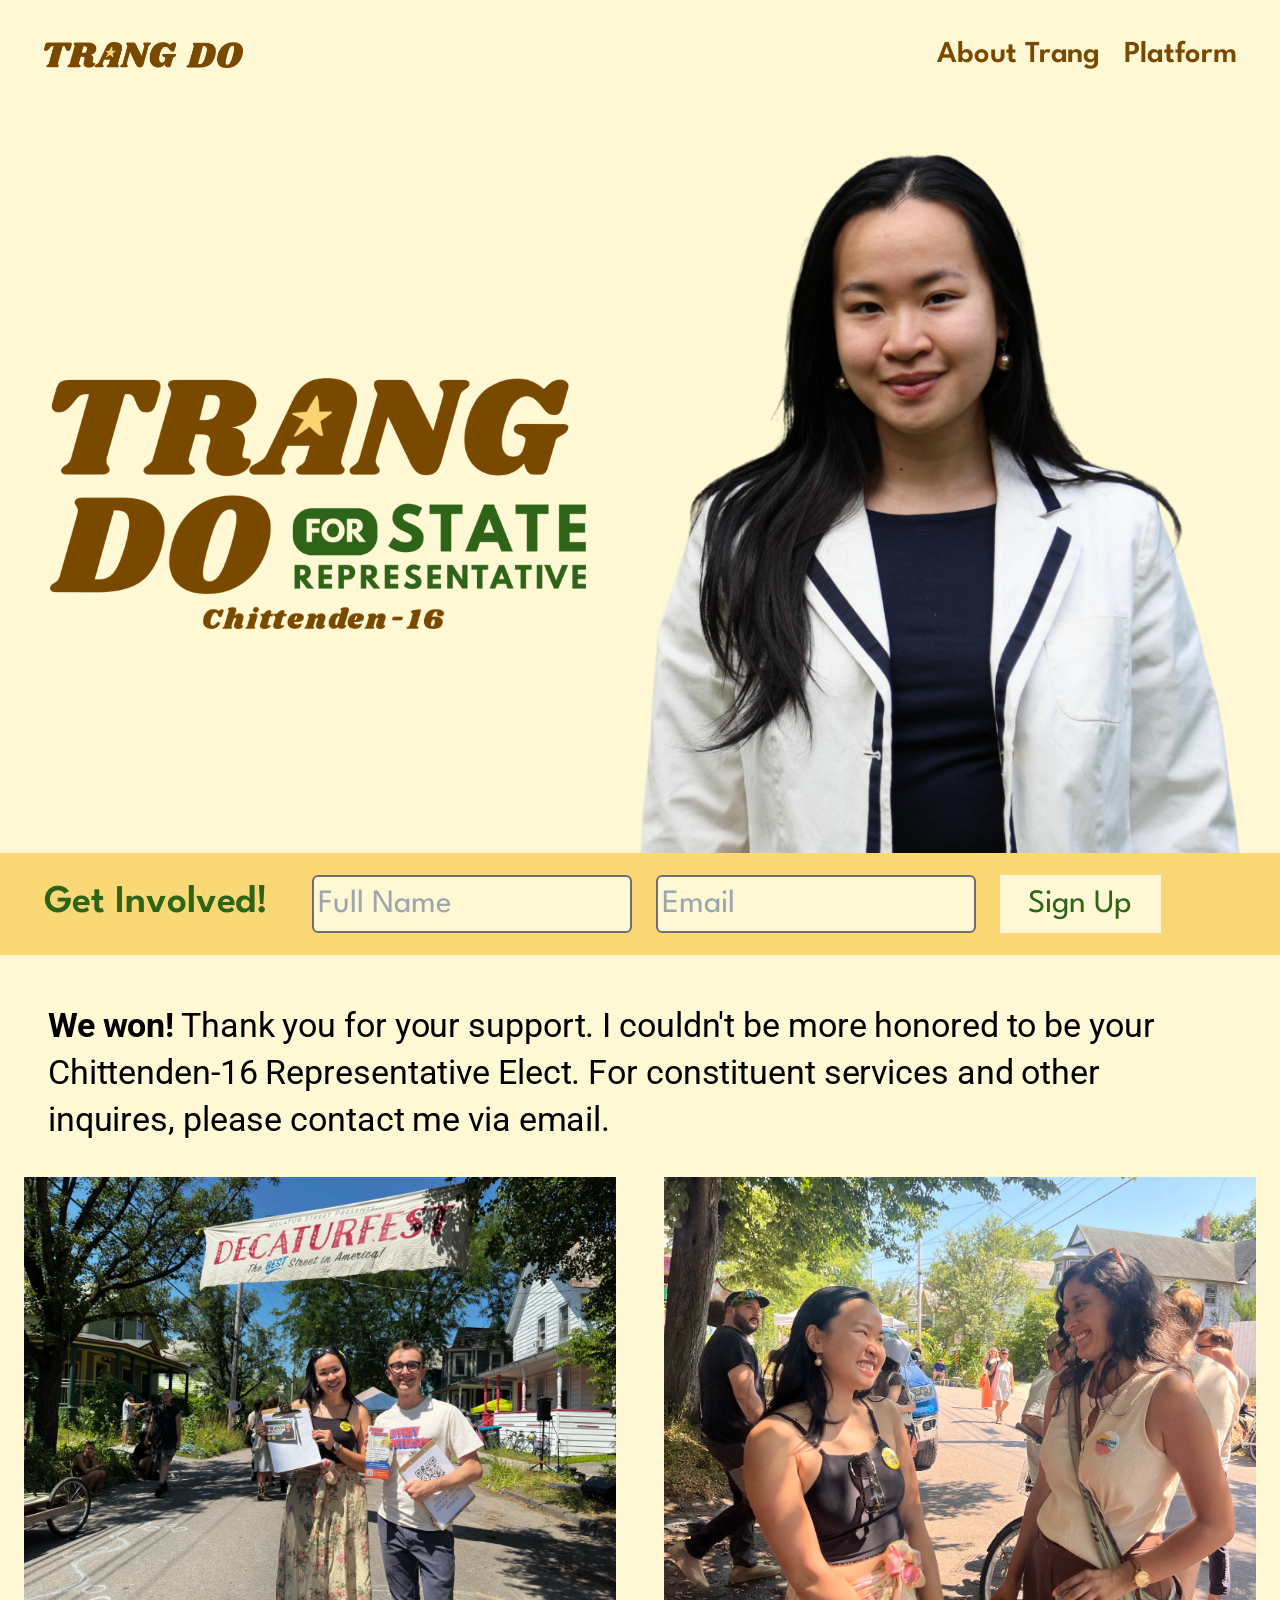
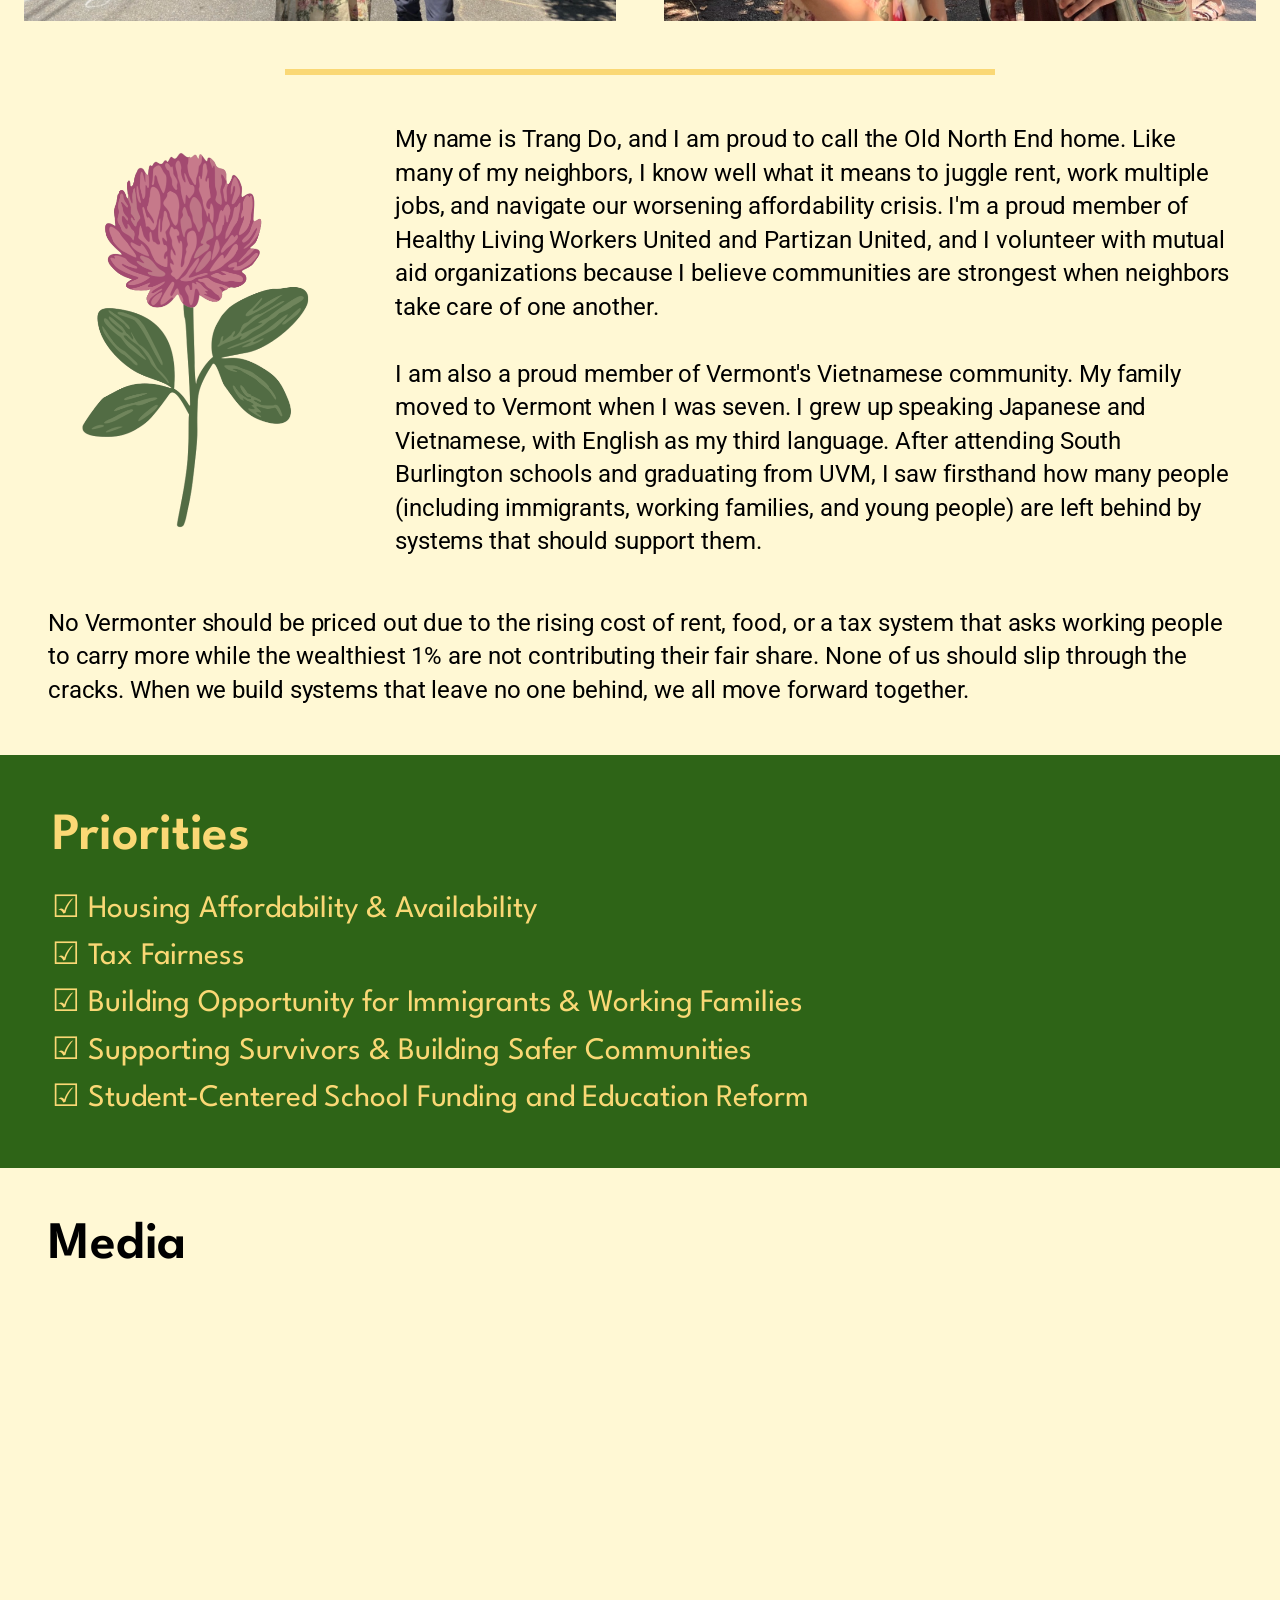
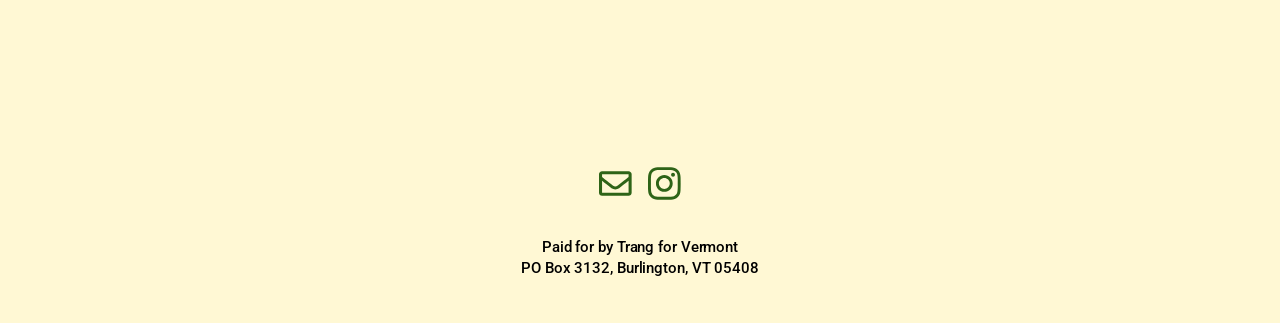
==== commit b718c0d0: "Post campaign edits" ====
--- a/index.html
+++ b/index.html
@@ -51,21 +51,20 @@
 .e-form-textarea-base:not([data-resizable]) { resize: none; } .e-form-submit-button-base { cursor: pointer; box-sizing: border-box; }
 /*# sourceURL=elementor-frontend-inline-css */
 </style>
-<link rel='stylesheet' id='elementor-post-6-css' href='/wp-content/uploads/elementor/css/post-6.css?ver=1793826959' media='all' />
+<link rel='stylesheet' id='elementor-post-6-css' href='/wp-content/uploads/elementor/css/post-6.css?ver=1794329970' media='all' />
 <link rel='stylesheet' id='widget-heading-css' href='/wp-content/plugins/elementor/assets/css/widget-heading.min.css?ver=4.3.5' media='all' />
-<link rel='stylesheet' id='elementor-post-11-css' href='/wp-content/uploads/elementor/css/post-11.css?ver=1793826959' media='all' />
-<link rel='stylesheet' id='base-desktop-css' href='/wp-content/uploads/elementor/css/base-desktop.css?ver=6aeba08f9045b' media='all' />
-<link rel='stylesheet' id='local-44-frontend-desktop-css' href='/wp-content/uploads/elementor/css/local-44-frontend-desktop.css?ver=6aeba08f91d16' media='all' />
-<link rel='stylesheet' id='local-53-frontend-desktop-css' href='/wp-content/uploads/elementor/css/local-53-frontend-desktop.css?ver=6aeba08f925a5' media='all' />
-<link rel='stylesheet' id='local-11-frontend-desktop-css' href='/wp-content/uploads/elementor/css/local-11-frontend-desktop.css?ver=6aeba08f9332d' media='all' />
-<link rel='stylesheet' id='local-44-frontend-tablet-css' href='/wp-content/uploads/elementor/css/local-44-frontend-tablet.css?ver=6aeba08f91d16' media='(max-width:1024px)' />
-<link rel='stylesheet' id='local-53-frontend-tablet-css' href='/wp-content/uploads/elementor/css/local-53-frontend-tablet.css?ver=6aeba08f925a5' media='(max-width:1024px)' />
-<link rel='stylesheet' id='local-11-frontend-tablet-css' href='/wp-content/uploads/elementor/css/local-11-frontend-tablet.css?ver=6aeba08f9332d' media='(max-width:1024px)' />
-<link rel='stylesheet' id='base-mobile-css' href='/wp-content/uploads/elementor/css/base-mobile.css?ver=6aeba08f9045b' media='(max-width:767px)' />
-<link rel='stylesheet' id='local-44-frontend-mobile-css' href='/wp-content/uploads/elementor/css/local-44-frontend-mobile.css?ver=6aeba08f91d16' media='(max-width:767px)' />
-<link rel='stylesheet' id='local-11-frontend-mobile-css' href='/wp-content/uploads/elementor/css/local-11-frontend-mobile.css?ver=6aeba08f9332d' media='(max-width:767px)' />
-<link rel='stylesheet' id='elementor-post-44-css' href='/wp-content/uploads/elementor/css/post-44.css?ver=1793826959' media='all' />
-<link rel='stylesheet' id='elementor-post-53-css' href='/wp-content/uploads/elementor/css/post-53.css?ver=1793826959' media='all' />
+<link rel='stylesheet' id='elementor-post-11-css' href='/wp-content/uploads/elementor/css/post-11.css?ver=1794331815' media='all' />
+<link rel='stylesheet' id='base-desktop-css' href='/wp-content/uploads/elementor/css/base-desktop.css?ver=6af34d72e3e05' media='all' />
+<link rel='stylesheet' id='local-44-frontend-desktop-css' href='/wp-content/uploads/elementor/css/local-44-frontend-desktop.css?ver=6af353f91c34c' media='all' />
+<link rel='stylesheet' id='local-53-frontend-desktop-css' href='/wp-content/uploads/elementor/css/local-53-frontend-desktop.css?ver=6af353f91cafe' media='all' />
+<link rel='stylesheet' id='local-11-frontend-desktop-css' href='/wp-content/uploads/elementor/css/local-11-frontend-desktop.css?ver=6af354a760885' media='all' />
+<link rel='stylesheet' id='local-44-frontend-tablet-css' href='/wp-content/uploads/elementor/css/local-44-frontend-tablet.css?ver=6af353f91c34c' media='(max-width:1024px)' />
+<link rel='stylesheet' id='local-11-frontend-tablet-css' href='/wp-content/uploads/elementor/css/local-11-frontend-tablet.css?ver=6af354a760885' media='(max-width:1024px)' />
+<link rel='stylesheet' id='base-mobile-css' href='/wp-content/uploads/elementor/css/base-mobile.css?ver=6af34d72e3e05' media='(max-width:767px)' />
+<link rel='stylesheet' id='local-44-frontend-mobile-css' href='/wp-content/uploads/elementor/css/local-44-frontend-mobile.css?ver=6af353f91c34c' media='(max-width:767px)' />
+<link rel='stylesheet' id='local-11-frontend-mobile-css' href='/wp-content/uploads/elementor/css/local-11-frontend-mobile.css?ver=6af354a760885' media='(max-width:767px)' />
+<link rel='stylesheet' id='elementor-post-44-css' href='/wp-content/uploads/elementor/css/post-44.css?ver=1794331641' media='all' />
+<link rel='stylesheet' id='elementor-post-53-css' href='/wp-content/uploads/elementor/css/post-53.css?ver=1794331641' media='all' />
 <link rel='stylesheet' id='elementor-gf-shrikhand-css' href='https://fonts.googleapis.com/css?family=Shrikhand:100,100italic,200,200italic,300,300italic,400,400italic,500,500italic,600,600italic,700,700italic,800,800italic,900,900italic&#038;display=swap' media='all' />
 <link rel='stylesheet' id='elementor-gf-leaguespartan-css' href='https://fonts.googleapis.com/css?family=League+Spartan:100,100italic,200,200italic,300,300italic,400,400italic,500,500italic,600,600italic,700,700italic,800,800italic,900,900italic&#038;display=swap' media='all' />
 <link rel='stylesheet' id='elementor-gf-roboto-css' href='https://fonts.googleapis.com/css?family=Roboto:100,100italic,200,200italic,300,300italic,400,400italic,500,500italic,600,600italic,700,700italic,800,800italic,900,900italic&#038;display=swap' media='all' />
@@ -106,17 +105,14 @@
 		<header data-elementor-type="header" data-elementor-id="44" class="elementor elementor-44 elementor-location-header" data-elementor-post-type="elementor_library">
 			<div class="elementor-element elementor-element-c793fdd e-flex e-con-boxed e-con e-parent" data-id="c793fdd" data-element_type="container" data-e-type="container" data-settings="{&quot;background_background&quot;:&quot;classic&quot;,&quot;motion_fx_motion_fx_scrolling&quot;:&quot;yes&quot;,&quot;sticky&quot;:&quot;top&quot;,&quot;motion_fx_devices&quot;:[&quot;desktop&quot;,&quot;tablet&quot;,&quot;mobile&quot;],&quot;sticky_on&quot;:[&quot;desktop&quot;,&quot;tablet&quot;,&quot;mobile&quot;],&quot;sticky_offset&quot;:0,&quot;sticky_effects_offset&quot;:0,&quot;sticky_anchor_link_offset&quot;:0}">
 					<div class="e-con-inner">
-		<div class="elementor-element elementor-element-7665ef7 e-con e-atomic-element e-flexbox-base e-default-div e-7665ef7-ce3466f " data-id="7665ef7" data-element_type="e-flexbox" data-e-type="e-flexbox" data-interaction-id="7665ef7" data-e-type="e-flexbox" data-id="7665ef7">
+		<div class="elementor-element elementor-element-7665ef7 e-con e-atomic-element e-flexbox-base e-default-div e-7665ef7-ce3466f " data-id="7665ef7" data-element_type="e-flexbox" data-e-type="e-flexbox" data-interaction-id="7665ef7">
     			<a href="/" target="_self" class="e-image-link-base e-default-a" data-interaction-id="af0e74e"
-	><img fetchpriority="high" class="e-image-base e-default-img e-af0e74e-c92256c" data-e-type="widget" data-id="af0e74e" arial-label="Link to top of page" id="151" src="/wp-content/uploads/2026/07/logo-brown-name-only-one-line-scaled.png" width="2560" height="327" srcset="/wp-content/uploads/2026/07/logo-brown-name-only-one-line-scaled.png 2560w, /wp-content/uploads/2026/07/logo-brown-name-only-one-line-300x38.png 300w, /wp-content/uploads/2026/07/logo-brown-name-only-one-line-1024x131.png 1024w, /wp-content/uploads/2026/07/logo-brown-name-only-one-line-768x98.png 768w, /wp-content/uploads/2026/07/logo-brown-name-only-one-line-1536x196.png 1536w, /wp-content/uploads/2026/07/logo-brown-name-only-one-line-2048x262.png 2048w" alt="Trang Do Logo"/>	</a>		<div class="elementor-element elementor-element-2f7bf4c e-con e-atomic-element e-flexbox-base e-default-div e-2f7bf4c-d44608f " data-id="2f7bf4c" data-element_type="e-flexbox" data-e-type="e-flexbox" data-interaction-id="2f7bf4c" data-e-type="e-flexbox" data-id="2f7bf4c">
-    			<a href="#about" target="_self" class="e-5c6f289-02c5cad e-button-base e-default-a" data-interaction-id="5c6f289" data-e-type="widget" data-id="5c6f289">
+	><img fetchpriority="high" class="e-image-base e-default-img e-af0e74e-c92256c" id="151" src="/wp-content/uploads/2026/07/logo-brown-name-only-one-line-scaled.png" width="2560" height="327" srcset="/wp-content/uploads/2026/07/logo-brown-name-only-one-line-scaled.png 2560w, /wp-content/uploads/2026/07/logo-brown-name-only-one-line-1536x196.png 1536w, /wp-content/uploads/2026/07/logo-brown-name-only-one-line-2048x262.png 2048w" alt="Trang Do Logo"/>	</a>		<div class="elementor-element elementor-element-2f7bf4c e-con e-atomic-element e-flexbox-base e-default-div e-2f7bf4c-d44608f " data-id="2f7bf4c" data-element_type="e-flexbox" data-e-type="e-flexbox" data-interaction-id="2f7bf4c">
+    			<a href="#about" target="_self" class="e-5c6f289-02c5cad e-button-base e-default-a" data-interaction-id="5c6f289">
 	About Trang
 </a>
-					<a href="#platform" target="_self" class="e-505a487-815d092 e-button-base e-default-a" data-interaction-id="505a487" data-e-type="widget" data-id="505a487">
+					<a href="#platform" target="_self" class="e-505a487-815d092 e-button-base e-default-a" data-interaction-id="505a487">
 	Platform
-</a>
-					<a href="https://secure.actblue.com/donate/trang-do-1" target="_self" class="e-d63c6cc-e143db8 e-button-base e-default-a" data-interaction-id="d63c6cc" data-e-type="widget" data-id="d63c6cc">
-	Donate
 </a>
 		
 </div>
@@ -126,13 +122,13 @@
 				</div>
 				</header>
 				<div data-elementor-type="wp-page" data-elementor-id="11" class="elementor elementor-11" data-elementor-post-type="page">
-				<div class="elementor-element elementor-element-f2d0965 e-con e-atomic-element e-flexbox-base e-default-div e-f2d0965-71e2bf5 " data-id="f2d0965" data-element_type="e-flexbox" data-e-type="e-flexbox" data-interaction-id="f2d0965" data-e-type="e-flexbox" data-id="f2d0965">
-    <div class="elementor-element elementor-element-8a19fa3 e-con e-atomic-element e-flexbox-base e-default-div e-8a19fa3-d162ea3 " data-id="8a19fa3" data-element_type="e-flexbox" data-e-type="e-flexbox" data-interaction-id="8a19fa3" data-e-type="e-flexbox" data-id="8a19fa3">
-    <div class="elementor-element elementor-element-b10f9e0 e-con e-atomic-element e-flexbox-base e-default-div e-b10f9e0-81ff303 " data-id="b10f9e0" data-element_type="e-flexbox" data-e-type="e-flexbox" data-interaction-id="b10f9e0" data-e-type="e-flexbox" data-id="b10f9e0">
-    			<h1 data-interaction-id="b5dc427" class="elementor-screen-only e-heading-base e-default-h1" data-e-type="widget" data-id="b5dc427">Trang Do for Vermont State Representative</h1>
-					<img decoding="async" class="e-image-base e-default-img e-c98352a-97c9d35" data-interaction-id="c98352a" data-e-type="widget" data-id="c98352a" id="184" src="/wp-content/uploads/2026/10/10_1-light-yellow.png" width="1807" height="845" srcset="/wp-content/uploads/2026/10/10_1-light-yellow.png 1807w, /wp-content/uploads/2026/10/10_1-light-yellow-300x140.png 300w, /wp-content/uploads/2026/10/10_1-light-yellow-1024x479.png 1024w, /wp-content/uploads/2026/10/10_1-light-yellow-768x359.png 768w, /wp-content/uploads/2026/10/10_1-light-yellow-1536x718.png 1536w" alt="Trang Do for Vermont State Representative Logo"/>		
-</div>
-			<img decoding="async" class="e-image-base e-default-img e-58a309c-f1b6609" data-interaction-id="58a309c" data-e-type="widget" data-id="58a309c" id="26" src="/wp-content/uploads/2026/07/95ac1f07-ffcf-4ae8-a117-1707502a4772.png" width="1399" height="1630" srcset="/wp-content/uploads/2026/07/95ac1f07-ffcf-4ae8-a117-1707502a4772.png 1399w, /wp-content/uploads/2026/07/95ac1f07-ffcf-4ae8-a117-1707502a4772-257x300.png 257w, /wp-content/uploads/2026/07/95ac1f07-ffcf-4ae8-a117-1707502a4772-879x1024.png 879w, /wp-content/uploads/2026/07/95ac1f07-ffcf-4ae8-a117-1707502a4772-768x895.png 768w, /wp-content/uploads/2026/07/95ac1f07-ffcf-4ae8-a117-1707502a4772-1318x1536.png 1318w" alt="Trang Do Portrait"/>		
+				<div class="elementor-element elementor-element-f2d0965 e-con e-atomic-element e-flexbox-base e-default-div e-f2d0965-71e2bf5 " data-id="f2d0965" data-element_type="e-flexbox" data-e-type="e-flexbox" data-interaction-id="f2d0965">
+    <div class="elementor-element elementor-element-8a19fa3 e-con e-atomic-element e-flexbox-base e-default-div e-8a19fa3-d162ea3 " data-id="8a19fa3" data-element_type="e-flexbox" data-e-type="e-flexbox" data-interaction-id="8a19fa3">
+    <div class="elementor-element elementor-element-b10f9e0 e-con e-atomic-element e-flexbox-base e-default-div e-b10f9e0-81ff303 " data-id="b10f9e0" data-element_type="e-flexbox" data-e-type="e-flexbox" data-interaction-id="b10f9e0">
+    			<h1 data-interaction-id="b5dc427" class="elementor-screen-only e-heading-base e-default-h1">Trang Do for Vermont State Representative</h1>
+					<img decoding="async" class="e-image-base e-default-img e-c98352a-97c9d35" data-interaction-id="c98352a" id="184" src="/wp-content/uploads/2026/10/10_1-light-yellow.png" width="1807" height="845" srcset="/wp-content/uploads/2026/10/10_1-light-yellow.png 1807w, /wp-content/uploads/2026/10/10_1-light-yellow-1536x718.png 1536w" alt="Trang Do for Vermont State Representative Logo"/>		
+</div>
+			<img decoding="async" class="e-image-base e-default-img e-58a309c-f1b6609" data-interaction-id="58a309c" id="26" src="/wp-content/uploads/2026/07/95ac1f07-ffcf-4ae8-a117-1707502a4772.png" width="1399" height="1630" srcset="/wp-content/uploads/2026/07/95ac1f07-ffcf-4ae8-a117-1707502a4772.png 1399w, /wp-content/uploads/2026/07/95ac1f07-ffcf-4ae8-a117-1707502a4772-1318x1536.png 1318w" alt="Trang Do Portrait"/>		
 </div>
 
 </div>
@@ -157,7 +153,7 @@
 	class="e-9189ee3-cc34933 e-form-input-base e-default-input"
 	type="text"
 	data-interaction-id="9189ee3"
-	data-e-type="widget" data-id="9189ee3" autocomplete="name" 
+	 
 	
 	placeholder=Full&#x20;Name
 	
@@ -171,7 +167,7 @@
 	class="e-10c7129-f72a599 e-form-input-base e-default-input"
 	type="email"
 	data-interaction-id="10c7129"
-	data-e-type="widget" data-id="10c7129" 
+	 
 	
 	placeholder=Email
 	
@@ -184,7 +180,7 @@
 	class="e-aeb0f63-8e0b34a e-form-submit-button-base e-default-button"
 	type="submit"
 	data-interaction-id="aeb0f63"
-	data-e-type="widget" data-id="aeb0f63"
+	
 	
 >Sign Up</button>
 		<div class="e-con e-atomic-element e-form-success-message-base e-default-div e-c39bdb6-9d116bc message-success "
@@ -195,7 +191,7 @@
      data-interaction-id="c39bdb6"
      aria-live="polite"
      >
-    			<p class="e-714dd48-bd52c5a e-paragraph-base e-default-p" data-interaction-id="714dd48" data-e-type="widget" data-id="714dd48">Thank you!</p>
+    			<p class="e-714dd48-bd52c5a e-paragraph-base e-default-p" data-interaction-id="714dd48">Thank you!</p>
 		
 </div>
 <div class="e-con e-atomic-element e-form-error-message-base e-default-div e-26bb772-d55dd78 message-error "
@@ -206,52 +202,73 @@
      data-interaction-id="26bb772"
      role="alert"
      >
-    			<p class="e-paragraph-base e-default-p" data-interaction-id="7129b86" data-e-type="widget" data-id="7129b86">We couldn’t process your submission, please try again</p>
+    			<p class="e-paragraph-base e-default-p" data-interaction-id="7129b86">We couldn’t process your submission, please try again</p>
 		
 </div>
 
 </form>
 			</div>
 				</div>
-		<div class="elementor-element elementor-element-7e6276b e-con e-atomic-element e-flexbox-base e-default-div e-7e6276b-37e830f " data-id="7e6276b" data-element_type="e-flexbox" data-e-type="e-flexbox" data-interaction-id="7e6276b" id="about" data-e-type="e-flexbox" data-id="7e6276b">
-    <div class="elementor-element elementor-element-4e3aa9b e-con e-atomic-element e-flexbox-base e-default-div e-4e3aa9b-d8c9709 " data-id="4e3aa9b" data-element_type="e-flexbox" data-e-type="e-flexbox" data-interaction-id="4e3aa9b" data-e-type="e-flexbox" data-id="4e3aa9b">
-    <div class="elementor-element elementor-element-d807e34 e-con e-atomic-element e-flexbox-base e-default-div e-d807e34-0a9fe99 " data-id="d807e34" data-element_type="e-flexbox" data-e-type="e-flexbox" data-interaction-id="d807e34" data-e-type="e-flexbox" data-id="d807e34">
-    			<img loading="lazy" decoding="async" class="e-image-base e-default-img e-2dec02c-34c057d" data-interaction-id="2dec02c" data-e-type="widget" data-id="2dec02c" id="153" src="/wp-content/uploads/2026/07/flower-2.png" width="572" height="800" srcset="/wp-content/uploads/2026/07/flower-2.png 572w, /wp-content/uploads/2026/07/flower-2-215x300.png 215w" alt="Image of a red clover flower"/>					<p class="e-paragraph-base e-default-p" data-interaction-id="7ca7aec" data-e-type="widget" data-id="7ca7aec">My name is Trang Do, and I am proud to call the Old North End home. Like many of my neighbors, I know well what it means to juggle rent, work multiple jobs, and navigate our worsening affordability crisis. I'm a proud member of Healthy Living Workers United and Partizan United, and I volunteer with mutual aid organizations because I believe communities are strongest when neighbors take care of one another.<br><br>I am also a proud member of Vermont's Vietnamese community. My family moved to Vermont when I was seven. I grew up speaking Japanese and Vietnamese, with English as my third language. After attending South Burlington schools and graduating from UVM, I saw firsthand how many people (including immigrants, working families, and young people) are left behind by systems that should support them.</p>
-		
-</div>
-			<p class="e-a464e75-63eb13b e-paragraph-base e-default-p" data-interaction-id="a464e75" data-e-type="widget" data-id="a464e75">No Vermonter should be priced out due to the rising cost of rent, food, or a tax system that asks working people to carry more while the wealthiest 1% are not contributing their fair share. None of us should slip through the cracks. When we build systems that leave no one behind, we all move forward together.</p>
-		
-</div>
-
-</div>
-<div class="elementor-element elementor-element-65ead94 e-con e-atomic-element e-flexbox-base e-default-div e-65ead94-9c06dba " data-id="65ead94" data-element_type="e-flexbox" data-e-type="e-flexbox" data-interaction-id="65ead94" id="platform" data-e-type="e-flexbox" data-id="65ead94">
-    <div class="elementor-element elementor-element-345c842 e-con e-atomic-element e-flexbox-base e-default-div e-345c842-5e0b3d5 " data-id="345c842" data-element_type="e-flexbox" data-e-type="e-flexbox" data-interaction-id="345c842" data-e-type="e-flexbox" data-id="345c842">
-    			<h2 data-interaction-id="0a9af15" class="e-0a9af15-a20d445 e-heading-base e-default-h2" data-e-type="widget" data-id="0a9af15">Priorities</h2>
-					<h3 data-interaction-id="b023094" class="e-b023094-f3f1ec8 e-heading-base e-default-h3" data-e-type="widget" data-id="b023094">☑ Housing Affordability &amp; Availability</h3>
-					<h3 data-interaction-id="f0a3ab4" class="e-f0a3ab4-23f2196 e-heading-base e-default-h3" data-e-type="widget" data-id="f0a3ab4">☑ Tax Fairness</h3>
-					<h3 data-interaction-id="58fb848" class="e-58fb848-edc6b1a e-heading-base e-default-h3" data-e-type="widget" data-id="58fb848">☑ Building Opportunity for Immigrants &amp; Working Families</h3>
-					<h3 data-interaction-id="e8b30bd" class="e-e8b30bd-58b9709 e-heading-base e-default-h3" data-e-type="widget" data-id="e8b30bd">☑ Supporting Survivors &amp; Building Safer Communities</h3>
-					<h3 data-interaction-id="52c250f" class="e-52c250f-ec9411d e-heading-base e-default-h3" data-e-type="widget" data-id="52c250f">☑ Student-Centered School Funding and Education Reform</h3>
-		
+		<div class="elementor-element elementor-element-7e6276b e-con e-atomic-element e-flexbox-base e-default-div e-7e6276b-37e830f " data-id="7e6276b" data-element_type="e-flexbox" data-e-type="e-flexbox" data-interaction-id="7e6276b" id="about">
+    <div class="elementor-element elementor-element-4e3aa9b e-con e-atomic-element e-flexbox-base e-default-div e-4e3aa9b-d8c9709 " data-id="4e3aa9b" data-element_type="e-flexbox" data-e-type="e-flexbox" data-interaction-id="4e3aa9b">
+    			<p class="e-dd4ee4b-807bc85 e-paragraph-base e-default-p" data-interaction-id="dd4ee4b"><strong>We won!</strong> Thank you for your support. I couldn't be more honored to be your Chittenden-16 Representative Elect. For constituent services and other inquires, please contact me via email.</p>
+		<div class="elementor-element elementor-element-f9a6506 e-con e-atomic-element e-flexbox-base e-default-div e-f9a6506-ed32856 " data-id="f9a6506" data-element_type="e-flexbox" data-e-type="e-flexbox" data-interaction-id="f9a6506">
+    			<img loading="lazy" decoding="async" class="e-image-base e-default-img e-e0c1408-3335f25" data-interaction-id="e0c1408" id="204" src="/wp-content/uploads/2026/11/IMG_8909.webp" width="2048" height="1536" srcset="/wp-content/uploads/2026/11/IMG_8909.webp 2048w, /wp-content/uploads/2026/11/IMG_8909-1536x1152.webp 1536w" alt="Trang Do and Jeffrey Peterson in the Old North End of Burlington"/>					<img loading="lazy" decoding="async" class="e-image-base e-default-img e-30a9d67-39bbdaa" data-interaction-id="30a9d67" id="205" src="/wp-content/uploads/2026/11/IMG_8910.webp" width="1536" height="2048" srcset="/wp-content/uploads/2026/11/IMG_8910.webp 1536w" alt="Trang Do and Amanda Janoo in the Old North End of Burlington"/>		
+</div>
+			
+<hr class="e-e53650b-772fe02 e-divider-base" data-interaction-id="e53650b" />
+		<div class="elementor-element elementor-element-d807e34 e-con e-atomic-element e-flexbox-base e-default-div e-d807e34-0a9fe99 " data-id="d807e34" data-element_type="e-flexbox" data-e-type="e-flexbox" data-interaction-id="d807e34">
+    			<img loading="lazy" decoding="async" class="e-image-base e-default-img e-2dec02c-34c057d" data-interaction-id="2dec02c" id="153" src="/wp-content/uploads/2026/07/flower-2.png" width="572" height="800" srcset="/wp-content/uploads/2026/07/flower-2.png 572w" alt="Image of a red clover flower"/>					<p class="e-paragraph-base e-default-p" data-interaction-id="7ca7aec">My name is Trang Do, and I am proud to call the Old North End home. Like many of my neighbors, I know well what it means to juggle rent, work multiple jobs, and navigate our worsening affordability crisis. I'm a proud member of Healthy Living Workers United and Partizan United, and I volunteer with mutual aid organizations because I believe communities are strongest when neighbors take care of one another.<br><br>I am also a proud member of Vermont's Vietnamese community. My family moved to Vermont when I was seven. I grew up speaking Japanese and Vietnamese, with English as my third language. After attending South Burlington schools and graduating from UVM, I saw firsthand how many people (including immigrants, working families, and young people) are left behind by systems that should support them.</p>
+		
+</div>
+			<p class="e-a464e75-63eb13b e-paragraph-base e-default-p" data-interaction-id="a464e75">No Vermonter should be priced out due to the rising cost of rent, food, or a tax system that asks working people to carry more while the wealthiest 1% are not contributing their fair share. None of us should slip through the cracks. When we build systems that leave no one behind, we all move forward together.</p>
+		
+</div>
+
+</div>
+<div class="elementor-element elementor-element-65ead94 e-con e-atomic-element e-flexbox-base e-default-div e-65ead94-9c06dba " data-id="65ead94" data-element_type="e-flexbox" data-e-type="e-flexbox" data-interaction-id="65ead94" id="platform">
+    <div class="elementor-element elementor-element-345c842 e-con e-atomic-element e-flexbox-base e-default-div e-345c842-5e0b3d5 " data-id="345c842" data-element_type="e-flexbox" data-e-type="e-flexbox" data-interaction-id="345c842">
+    			<h2 data-interaction-id="0a9af15" class="e-0a9af15-a20d445 e-heading-base e-default-h2">Priorities</h2>
+					<h3 data-interaction-id="b023094" class="e-b023094-f3f1ec8 e-heading-base e-default-h3">☑ Housing Affordability &amp; Availability</h3>
+					<h3 data-interaction-id="f0a3ab4" class="e-f0a3ab4-23f2196 e-heading-base e-default-h3">☑ Tax Fairness</h3>
+					<h3 data-interaction-id="58fb848" class="e-58fb848-edc6b1a e-heading-base e-default-h3">☑ Building Opportunity for Immigrants &amp; Working Families</h3>
+					<h3 data-interaction-id="e8b30bd" class="e-e8b30bd-58b9709 e-heading-base e-default-h3">☑ Supporting Survivors &amp; Building Safer Communities</h3>
+					<h3 data-interaction-id="52c250f" class="e-52c250f-ec9411d e-heading-base e-default-h3">☑ Student-Centered School Funding and Education Reform</h3>
+		
+</div>
+
+</div>
+<div class="elementor-element elementor-element-0d6923d e-con e-atomic-element e-flexbox-base e-default-div e-0d6923d-5682605 " data-id="0d6923d" data-element_type="e-flexbox" data-e-type="e-flexbox" data-interaction-id="0d6923d">
+    <div class="elementor-element elementor-element-cd2c9ec e-con e-atomic-element e-flexbox-base e-default-div e-cd2c9ec-3a4785c " data-id="cd2c9ec" data-element_type="e-flexbox" data-e-type="e-flexbox" data-interaction-id="cd2c9ec">
+    			<h2 data-interaction-id="f16b16a" class="e-f16b16a-3766196 e-heading-base e-default-h2">Media</h2>
+		<div class="elementor-element elementor-element-f5eb228 e-con e-atomic-element e-flexbox-base e-default-div e-f5eb228-32037db " data-id="f5eb228" data-element_type="e-flexbox" data-e-type="e-flexbox" data-interaction-id="f5eb228">
+    			<div data-id="50a45d1" data-interaction-id="50a45d1" data-e-type="e-youtube" class="e-youtube-base e-default-div" data-settings="&#x7B;&quot;source&quot;&#x3A;&quot;https&#x3A;&#x5C;&#x2F;&#x5C;&#x2F;www.youtube.com&#x5C;&#x2F;watch&#x3F;v&#x3D;-0d8HHCmns8&quot;,&quot;autoplay&quot;&#x3A;false,&quot;mute&quot;&#x3A;false,&quot;controls&quot;&#x3A;true,&quot;cc_load_policy&quot;&#x3A;false,&quot;loop&quot;&#x3A;false,&quot;rel&quot;&#x3A;false,&quot;start&quot;&#x3A;null,&quot;end&quot;&#x3A;null,&quot;privacy&quot;&#x3A;true,&quot;lazyload&quot;&#x3A;true&#x7D;"></div>
+					<div data-id="fa3c492" data-interaction-id="fa3c492" data-e-type="e-youtube" class="e-youtube-base e-default-div" data-settings="&#x7B;&quot;source&quot;&#x3A;&quot;https&#x3A;&#x5C;&#x2F;&#x5C;&#x2F;www.youtube.com&#x5C;&#x2F;watch&#x3F;v&#x3D;fHgr5BHMUuw&quot;,&quot;autoplay&quot;&#x3A;false,&quot;mute&quot;&#x3A;false,&quot;controls&quot;&#x3A;true,&quot;cc_load_policy&quot;&#x3A;false,&quot;loop&quot;&#x3A;false,&quot;rel&quot;&#x3A;false,&quot;start&quot;&#x3A;&quot;3600&quot;,&quot;end&quot;&#x3A;null,&quot;privacy&quot;&#x3A;true,&quot;lazyload&quot;&#x3A;true&#x7D;"></div>
+		
+</div>
+
 </div>
 
 </div>
 		</div>
 				<footer data-elementor-type="footer" data-elementor-id="53" class="elementor elementor-53 elementor-location-footer" data-elementor-post-type="elementor_library">
-			<div class="elementor-element elementor-element-f1d607e e-con e-atomic-element e-flexbox-base e-default-div e-f1d607e-8cf806b " data-id="f1d607e" data-element_type="e-flexbox" data-e-type="e-flexbox" data-interaction-id="f1d607e" data-e-type="e-flexbox" data-id="f1d607e">
-    			<a href="https://secure.actblue.com/donate/trang-do-1" target="_self" class="e-250f894-5af657c e-button-base e-default-a" data-interaction-id="250f894" data-e-type="widget" data-id="250f894">
-	Donate
-</a>
-		<div class="elementor-element elementor-element-8c9f572 e-con e-atomic-element e-flexbox-base e-default-div e-8c9f572-d926fcc " data-id="8c9f572" data-element_type="e-flexbox" data-e-type="e-flexbox" data-interaction-id="8c9f572" data-e-type="e-flexbox" data-id="8c9f572">
+			<div class="elementor-element elementor-element-f1d607e e-con e-atomic-element e-flexbox-base e-default-div e-f1d607e-8cf806b " data-id="f1d607e" data-element_type="e-flexbox" data-e-type="e-flexbox" data-interaction-id="f1d607e">
+    <div class="elementor-element elementor-element-8c9f572 e-con e-atomic-element e-flexbox-base e-default-div e-8c9f572-d926fcc " data-id="8c9f572" data-element_type="e-flexbox" data-e-type="e-flexbox" data-interaction-id="8c9f572">
     		<div class="elementor-element elementor-element-4d2acc2 elementor-view-default elementor-widget elementor-widget-icon" data-id="4d2acc2" data-element_type="widget" data-e-type="widget" data-widget_type="icon.default">
 							<div class="elementor-icon-wrapper">
 			<a class="elementor-icon" href="mailto:trangforvt@gmail.com" aria-label="Email">
 			<svg aria-hidden="true" class="e-font-icon-svg e-far-envelope" viewBox="0 0 512 512" xmlns="http://www.w3.org/2000/svg"><path d="M464 64H48C21.49 64 0 85.49 0 112v288c0 26.51 21.49 48 48 48h416c26.51 0 48-21.49 48-48V112c0-26.51-21.49-48-48-48zm0 48v40.805c-22.422 18.259-58.168 46.651-134.587 106.49-16.841 13.247-50.201 45.072-73.413 44.701-23.208.375-56.579-31.459-73.413-44.701C106.18 199.465 70.425 171.067 48 152.805V112h416zM48 400V214.398c22.914 18.251 55.409 43.862 104.938 82.646 21.857 17.205 60.134 55.186 103.062 54.955 42.717.231 80.509-37.199 103.053-54.947 49.528-38.783 82.032-64.401 104.947-82.653V400H48z"></path></svg>			</a>
 		</div>
 						</div>
-		
-</div>
-			<p class="e-1d2556c-32e1065 e-paragraph-base e-default-p" data-interaction-id="1d2556c" data-e-type="widget" data-id="1d2556c">Paid for by Trang for Vermont<br>PO Box 3132, Burlington, VT 05408</p>
+				<div class="elementor-element elementor-element-682b1c8 elementor-view-default elementor-widget elementor-widget-icon" data-id="682b1c8" data-element_type="widget" data-e-type="widget" data-widget_type="icon.default">
+							<div class="elementor-icon-wrapper">
+			<a class="elementor-icon" href="https://www.instagram.com/trangforvt/" aria-label="Instagram">
+			<svg aria-hidden="true" class="e-font-icon-svg e-fab-instagram" viewBox="0 0 448 512" xmlns="http://www.w3.org/2000/svg"><path d="M224.1 141c-63.6 0-114.9 51.3-114.9 114.9s51.3 114.9 114.9 114.9S339 319.5 339 255.9 287.7 141 224.1 141zm0 189.6c-41.1 0-74.7-33.5-74.7-74.7s33.5-74.7 74.7-74.7 74.7 33.5 74.7 74.7-33.6 74.7-74.7 74.7zm146.4-194.3c0 14.9-12 26.8-26.8 26.8-14.9 0-26.8-12-26.8-26.8s12-26.8 26.8-26.8 26.8 12 26.8 26.8zm76.1 27.2c-1.7-35.9-9.9-67.7-36.2-93.9-26.2-26.2-58-34.4-93.9-36.2-37-2.1-147.9-2.1-184.9 0-35.8 1.7-67.6 9.9-93.9 36.1s-34.4 58-36.2 93.9c-2.1 37-2.1 147.9 0 184.9 1.7 35.9 9.9 67.7 36.2 93.9s58 34.4 93.9 36.2c37 2.1 147.9 2.1 184.9 0 35.9-1.7 67.7-9.9 93.9-36.2 26.2-26.2 34.4-58 36.2-93.9 2.1-37 2.1-147.8 0-184.8zM398.8 388c-7.8 19.6-22.9 34.7-42.6 42.6-29.5 11.7-99.5 9-132.1 9s-102.7 2.6-132.1-9c-19.6-7.8-34.7-22.9-42.6-42.6-11.7-29.5-9-99.5-9-132.1s-2.6-102.7 9-132.1c7.8-19.6 22.9-34.7 42.6-42.6 29.5-11.7 99.5-9 132.1-9s102.7-2.6 132.1 9c19.6 7.8 34.7 22.9 42.6 42.6 11.7 29.5 9 99.5 9 132.1s2.7 102.7-9 132.1z"></path></svg>			</a>
+		</div>
+						</div>
+		
+</div>
+			<p class="e-1d2556c-32e1065 e-paragraph-base e-default-p" data-interaction-id="1d2556c">Paid for by Trang for Vermont<br>PO Box 3132, Burlington, VT 05408</p>
 		
 </div>
 		</footer>
@@ -296,13 +313,14 @@
 </script>
 <script id="jquery-ui-core-js" src="/wp-includes/js/jquery/ui/core.min.js?ver=1.14.2"></script>
 <script id="elementor-frontend-js-before">
-var elementorFrontendConfig = {"environmentMode":{"edit":false,"wpPreview":false,"isScriptDebug":false},"i18n":{"shareOnFacebook":"Share on Facebook","shareOnX":"Share on X","pinIt":"Pin it","download":"Download","downloadImage":"Download image","fullscreen":"Fullscreen","zoom":"Zoom","share":"Share","playVideo":"Play Video","previous":"Previous","next":"Next","close":"Close","a11yCarouselPrevSlideMessage":"Previous slide","a11yCarouselNextSlideMessage":"Next slide","a11yCarouselFirstSlideMessage":"This is the first slide","a11yCarouselLastSlideMessage":"This is the last slide","a11yCarouselPaginationBulletMessage":"Go to slide"},"is_rtl":false,"breakpoints":{"xs":0,"sm":480,"md":768,"lg":1025,"xl":1440,"xxl":1600},"responsive":{"breakpoints":{"mobile":{"label":"Mobile Portrait","value":767,"default_value":767,"direction":"max","is_enabled":true},"mobile_extra":{"label":"Mobile Landscape","value":880,"default_value":880,"direction":"max","is_enabled":false},"tablet":{"label":"Tablet Portrait","value":1024,"default_value":1024,"direction":"max","is_enabled":true},"tablet_extra":{"label":"Tablet Landscape","value":1200,"default_value":1200,"direction":"max","is_enabled":false},"laptop":{"label":"Laptop","value":1366,"default_value":1366,"direction":"max","is_enabled":false},"widescreen":{"label":"Widescreen","value":2400,"default_value":2400,"direction":"min","is_enabled":false}},"hasCustomBreakpoints":false},"version":"4.3.5","is_static":false,"experimentalFeatures":{"e_font_icon_svg":true,"additional_custom_breakpoints":true,"container":true,"e_optimized_markup":true,"theme_builder_v2":true,"nested-elements":true,"e_atomic_elements":true,"e_opt_in_v4":true,"import-export-customization":true,"e_pro_atomic_form":true,"e_pro_collection_loop":true,"mega-menu":true},"urls":{"assets":"\/wp-content\/plugins\/elementor\/assets\/","ajaxurl":"\/wp-admin\/admin-ajax.php","uploadUrl":"\/wp-content\/uploads"},"nonces":{"floatingButtonsClickTracking":"f870d7e393","atomicFormsSendForm":"19384a4bc8"},"swiperClass":"swiper","settings":{"page":[],"editorPreferences":[]},"kit":{"active_breakpoints":["viewport_mobile","viewport_tablet"],"global_image_lightbox":"yes","lightbox_enable_counter":"yes","lightbox_enable_fullscreen":"yes","lightbox_enable_zoom":"yes","lightbox_enable_share":"yes","lightbox_title_src":"title","lightbox_description_src":"description"},"post":{"id":11,"title":"Trang%20Do%20for%20State%20Representative","excerpt":"","featuredImage":"\/wp-content\/uploads\/2026\/07\/Screenshot-from-2026-07-25-10-22-12-1024x588.png"}};
+var elementorFrontendConfig = {"environmentMode":{"edit":false,"wpPreview":false,"isScriptDebug":false},"i18n":{"shareOnFacebook":"Share on Facebook","shareOnX":"Share on X","pinIt":"Pin it","download":"Download","downloadImage":"Download image","fullscreen":"Fullscreen","zoom":"Zoom","share":"Share","playVideo":"Play Video","previous":"Previous","next":"Next","close":"Close","a11yCarouselPrevSlideMessage":"Previous slide","a11yCarouselNextSlideMessage":"Next slide","a11yCarouselFirstSlideMessage":"This is the first slide","a11yCarouselLastSlideMessage":"This is the last slide","a11yCarouselPaginationBulletMessage":"Go to slide"},"is_rtl":false,"breakpoints":{"xs":0,"sm":480,"md":768,"lg":1025,"xl":1440,"xxl":1600},"responsive":{"breakpoints":{"mobile":{"label":"Mobile Portrait","value":767,"default_value":767,"direction":"max","is_enabled":true},"mobile_extra":{"label":"Mobile Landscape","value":880,"default_value":880,"direction":"max","is_enabled":false},"tablet":{"label":"Tablet Portrait","value":1024,"default_value":1024,"direction":"max","is_enabled":true},"tablet_extra":{"label":"Tablet Landscape","value":1200,"default_value":1200,"direction":"max","is_enabled":false},"laptop":{"label":"Laptop","value":1366,"default_value":1366,"direction":"max","is_enabled":false},"widescreen":{"label":"Widescreen","value":2400,"default_value":2400,"direction":"min","is_enabled":false}},"hasCustomBreakpoints":false},"version":"4.3.5","is_static":false,"experimentalFeatures":{"e_font_icon_svg":true,"additional_custom_breakpoints":true,"container":true,"e_optimized_markup":true,"theme_builder_v2":true,"nested-elements":true,"e_atomic_elements":true,"e_opt_in_v4":true,"import-export-customization":true,"e_pro_atomic_form":true,"e_pro_collection_loop":true,"mega-menu":true},"urls":{"assets":"\/wp-content\/plugins\/elementor\/assets\/","ajaxurl":"\/wp-admin\/admin-ajax.php","uploadUrl":"\/wp-content\/uploads"},"nonces":{"floatingButtonsClickTracking":"ad653da5d5","atomicFormsSendForm":"95b248f48b"},"swiperClass":"swiper","settings":{"page":[],"editorPreferences":[]},"kit":{"active_breakpoints":["viewport_mobile","viewport_tablet"],"global_image_lightbox":"yes","lightbox_enable_counter":"yes","lightbox_enable_fullscreen":"yes","lightbox_enable_zoom":"yes","lightbox_enable_share":"yes","lightbox_title_src":"title","lightbox_description_src":"description"},"post":{"id":11,"title":"Trang%20Do%20for%20State%20Representative","excerpt":"","featuredImage":"\/wp-content\/uploads\/2026\/07\/Screenshot-from-2026-07-25-10-22-12-1024x588.png"}};
 //# sourceURL=elementor-frontend-js-before
 </script>
 <script id="elementor-frontend-js" src="/wp-content/plugins/elementor/assets/js/frontend.min.js?ver=4.3.5"></script>
 <script id="elementor-v2-frontend-handlers-js" src="/wp-content/plugins/elementor/assets/js/packages/frontend-handlers/frontend-handlers.min.js?ver=4.3.5"></script>
 <script id="elementor-v2-alpinejs-js" src="/wp-content/plugins/elementor/assets/js/packages/alpinejs/alpinejs.min.js?ver=4.3.5"></script>
 <script id="elementor-v2-form-handlers-js" src="/wp-content/plugins/elementor/assets/js/atomic-widgets-form-handler.min.js?ver=4.3.5"></script>
+<script id="elementor-youtube-handler-js" src="/wp-content/plugins/elementor/assets/js/youtube-handler.min.js?ver=4.3.5"></script>
 <script async data-wp-strategy="async" fetchpriority="low" id="comment-reply-js" src="/wp-includes/js/comment-reply.min.js?ver=7.1.4"></script>
 <script id="wp-hooks-js" src="/wp-includes/js/dist/hooks.min.js?ver=f0f188028580e8dc1255"></script>
 <script id="wp-i18n-js" src="/wp-includes/js/dist/i18n.min.js?ver=1dfe7db3940c23ea9216"></script>
@@ -311,7 +329,7 @@
 //# sourceURL=wp-i18n-js-after
 </script>
 <script id="elementor-pro-frontend-js-before">
-var ElementorProFrontendConfig = {"ajaxurl":"\/wp-admin\/admin-ajax.php","nonce":"78fcd51d67","urls":{"assets":"\/wp-content\/plugins\/elementor-pro\/assets\/","rest":"\/wp-json\/"},"settings":{"lazy_load_background_images":true},"popup":{"hasPopUps":false},"shareButtonsNetworks":{"facebook":{"title":"Facebook","has_counter":true},"twitter":{"title":"Twitter"},"linkedin":{"title":"LinkedIn","has_counter":true},"pinterest":{"title":"Pinterest","has_counter":true},"reddit":{"title":"Reddit","has_counter":true},"vk":{"title":"VK","has_counter":true},"odnoklassniki":{"title":"OK","has_counter":true},"tumblr":{"title":"Tumblr"},"digg":{"title":"Digg"},"skype":{"title":"Skype"},"stumbleupon":{"title":"StumbleUpon","has_counter":true},"mix":{"title":"Mix"},"telegram":{"title":"Telegram"},"pocket":{"title":"Pocket","has_counter":true},"xing":{"title":"XING","has_counter":true},"whatsapp":{"title":"WhatsApp"},"email":{"title":"Email"},"print":{"title":"Print"},"x-twitter":{"title":"X"},"threads":{"title":"Threads"}},"facebook_sdk":{"lang":"en_US","app_id":""},"lottie":{"defaultAnimationUrl":"\/wp-content\/plugins\/elementor-pro\/modules\/lottie\/assets\/animations\/default.json"}};
+var ElementorProFrontendConfig = {"ajaxurl":"\/wp-admin\/admin-ajax.php","nonce":"46ed0f6898","urls":{"assets":"\/wp-content\/plugins\/elementor-pro\/assets\/","rest":"\/wp-json\/"},"settings":{"lazy_load_background_images":true},"popup":{"hasPopUps":false},"shareButtonsNetworks":{"facebook":{"title":"Facebook","has_counter":true},"twitter":{"title":"Twitter"},"linkedin":{"title":"LinkedIn","has_counter":true},"pinterest":{"title":"Pinterest","has_counter":true},"reddit":{"title":"Reddit","has_counter":true},"vk":{"title":"VK","has_counter":true},"odnoklassniki":{"title":"OK","has_counter":true},"tumblr":{"title":"Tumblr"},"digg":{"title":"Digg"},"skype":{"title":"Skype"},"stumbleupon":{"title":"StumbleUpon","has_counter":true},"mix":{"title":"Mix"},"telegram":{"title":"Telegram"},"pocket":{"title":"Pocket","has_counter":true},"xing":{"title":"XING","has_counter":true},"whatsapp":{"title":"WhatsApp"},"email":{"title":"Email"},"print":{"title":"Print"},"x-twitter":{"title":"X"},"threads":{"title":"Threads"}},"facebook_sdk":{"lang":"en_US","app_id":""},"lottie":{"defaultAnimationUrl":"\/wp-content\/plugins\/elementor-pro\/modules\/lottie\/assets\/animations\/default.json"}};
 //# sourceURL=elementor-pro-frontend-js-before
 </script>
 <script id="elementor-pro-frontend-js" src="/wp-content/plugins/elementor-pro/assets/js/frontend.min.js?ver=4.3.2"></script>
--- a/wp-content/uploads/elementor/css/post-6.css
+++ b/wp-content/uploads/elementor/css/post-6.css
@@ -1 +1 @@
-.elementor-kit-6{--e-global-color-primary:#7A4900;--e-global-color-secondary:#2E6417;--e-global-color-text:#000000;--e-global-color-accent:#FAD875;--e-global-color-93b9758:#FFF8D4;--e-global-typography-primary-font-family:"Shrikhand";--e-global-typography-primary-font-size:2em;--e-global-typography-primary-font-weight:600;--e-global-typography-secondary-font-family:"League Spartan";--e-global-typography-secondary-font-size:1.5em;--e-global-typography-secondary-font-weight:400;--e-global-typography-text-font-family:"Roboto";--e-global-typography-text-font-size:1em;--e-global-typography-text-font-weight:400;--e-global-typography-accent-font-family:"League Spartan";--e-global-typography-accent-font-size:1em;--e-global-typography-accent-font-weight:500;}.elementor-kit-6 e-page-transition{background-color:#FFBC7D;}.elementor-section.elementor-section-boxed > .elementor-container{max-width:1140px;}.e-con{--container-max-width:1140px;}.elementor-widget:not(:last-child){--kit-widget-spacing:20px;}.elementor-element{--widgets-spacing:20px 20px;--widgets-spacing-row:20px;--widgets-spacing-column:20px;}{}h1.entry-title{display:var(--page-title-display);}@media(max-width:1024px){.elementor-section.elementor-section-boxed > .elementor-container{max-width:1024px;}.e-con{--container-max-width:1024px;}}@media(max-width:767px){.elementor-section.elementor-section-boxed > .elementor-container{max-width:767px;}.e-con{--container-max-width:767px;}}:root { --Primary:#7a4900; --Secondary:#2e6417; --Text:#000; --Accent:#fad875; --Header:Shrikhand; --Subhead:League Spartan; --Body:Roboto; --e-gv-f42c51a:#fff8d4; --Background:#fff8d4; }+.elementor-kit-6{--e-global-color-primary:#7A4900;--e-global-color-secondary:#2E6417;--e-global-color-text:#000000;--e-global-color-accent:#FAD875;--e-global-color-93b9758:#FFF8D4;--e-global-typography-primary-font-family:"Shrikhand";--e-global-typography-primary-font-size:2em;--e-global-typography-primary-font-weight:600;--e-global-typography-secondary-font-family:"League Spartan";--e-global-typography-secondary-font-size:1.5em;--e-global-typography-secondary-font-weight:400;--e-global-typography-text-font-family:"Roboto";--e-global-typography-text-font-size:1em;--e-global-typography-text-font-weight:400;--e-global-typography-accent-font-family:"League Spartan";--e-global-typography-accent-font-size:1em;--e-global-typography-accent-font-weight:500;}.elementor-section.elementor-section-boxed > .elementor-container{max-width:1140px;}.e-con{--container-max-width:1140px;}.elementor-widget:not(:last-child){--kit-widget-spacing:20px;}.elementor-element{--widgets-spacing:20px 20px;--widgets-spacing-row:20px;--widgets-spacing-column:20px;}{}h1.entry-title{display:var(--page-title-display);}.elementor-kit-6 e-page-transition{background-color:#FFBC7D;}@media(max-width:1024px){.elementor-section.elementor-section-boxed > .elementor-container{max-width:1024px;}.e-con{--container-max-width:1024px;}}@media(max-width:767px){.elementor-section.elementor-section-boxed > .elementor-container{max-width:767px;}.e-con{--container-max-width:767px;}}:root { --Primary:#7a4900; --Secondary:#2e6417; --Text:#000; --Accent:#fad875; --Header:Shrikhand; --Subhead:League Spartan; --Body:Roboto; --e-gv-f42c51a:#fff8d4; --Background:#fff8d4; }
--- a/wp-content/uploads/elementor/css/post-11.css
+++ b/wp-content/uploads/elementor/css/post-11.css
@@ -1,4 +1,4 @@
-.elementor-11 .elementor-element.elementor-element-d81fbee{--display:flex;--min-height:6em;--flex-direction:row;--container-widget-width:calc( ( 1 - var( --container-widget-flex-grow ) ) * 100% );--container-widget-height:100%;--container-widget-flex-grow:1;--container-widget-align-self:stretch;--flex-wrap-mobile:wrap;--justify-content:center;--align-items:center;--gap:2em 2em;--row-gap:2em;--column-gap:2em;}.elementor-11 .elementor-element.elementor-element-d81fbee:not(.elementor-motion-effects-element-type-background), .elementor-11 .elementor-element.elementor-element-d81fbee > .elementor-motion-effects-container > .elementor-motion-effects-layer{background-color:var( --e-global-color-accent );}.elementor-widget-heading .elementor-heading-title{font-family:var( --e-global-typography-primary-font-family ), Sans-serif;font-size:var( --e-global-typography-primary-font-size );font-weight:var( --e-global-typography-primary-font-weight );color:var( --e-global-color-primary );}.elementor-11 .elementor-element.elementor-element-a275f53{margin:0em 0em calc(var(--kit-widget-spacing, 0px) + 0em) 0em;text-align:center;}.elementor-11 .elementor-element.elementor-element-a275f53 .elementor-heading-title{font-family:"League Spartan", Sans-serif;font-size:1.8em;font-weight:600;color:var( --e-global-color-secondary );}body.elementor-page-11:not(.elementor-motion-effects-element-type-background), body.elementor-page-11 > .elementor-motion-effects-container > .elementor-motion-effects-layer{background-color:var( --e-global-color-93b9758 );}:root{--page-title-display:none;}@media(max-width:1024px){.elementor-11 .elementor-element.elementor-element-d81fbee{--gap:1em 1em;--row-gap:1em;--column-gap:1em;}.elementor-widget-heading .elementor-heading-title{font-size:var( --e-global-typography-primary-font-size );}}@media(max-width:767px){.elementor-11 .elementor-element.elementor-element-d81fbee{--padding-top:2em;--padding-bottom:2em;--padding-left:1em;--padding-right:1em;}.elementor-widget-heading .elementor-heading-title{font-size:var( --e-global-typography-primary-font-size );}}/* Start custom CSS */:root { --acc-offset: 95px; }            /* desktop: 85px header + 10px */
+.elementor-11 .elementor-element.elementor-element-d81fbee{--display:flex;--flex-direction:row;--container-widget-width:calc( ( 1 - var( --container-widget-flex-grow ) ) * 100% );--container-widget-height:100%;--container-widget-flex-grow:1;--container-widget-align-self:stretch;--flex-wrap-mobile:wrap;--align-items:center;--gap:2em 2em;--row-gap:2em;--column-gap:2em;--padding-top:1em;--padding-bottom:1em;--padding-left:2em;--padding-right:2em;}.elementor-11 .elementor-element.elementor-element-d81fbee:not(.elementor-motion-effects-element-type-background), .elementor-11 .elementor-element.elementor-element-d81fbee > .elementor-motion-effects-container > .elementor-motion-effects-layer{background-color:var( --e-global-color-accent );}.elementor-widget-heading .elementor-heading-title{font-family:var( --e-global-typography-primary-font-family ), Sans-serif;font-size:var( --e-global-typography-primary-font-size );font-weight:var( --e-global-typography-primary-font-weight );color:var( --e-global-color-primary );}.elementor-11 .elementor-element.elementor-element-a275f53{margin:0em 0em calc(var(--kit-widget-spacing, 0px) + 0em) 0em;text-align:center;}.elementor-11 .elementor-element.elementor-element-a275f53 .elementor-heading-title{font-family:"League Spartan", Sans-serif;font-size:1.8em;font-weight:600;color:var( --e-global-color-secondary );}body.elementor-page-11:not(.elementor-motion-effects-element-type-background), body.elementor-page-11 > .elementor-motion-effects-container > .elementor-motion-effects-layer{background-color:var( --e-global-color-93b9758 );}:root{--page-title-display:none;}@media(max-width:1024px){.elementor-11 .elementor-element.elementor-element-d81fbee{--gap:1em 1em;--row-gap:1em;--column-gap:1em;--margin-top:0em;--margin-bottom:0em;--margin-left:0em;--margin-right:0em;--padding-top:1em;--padding-bottom:1em;--padding-left:2em;--padding-right:2em;}.elementor-widget-heading .elementor-heading-title{font-size:var( --e-global-typography-primary-font-size );}.elementor-11 .elementor-element.elementor-element-a275f53 .elementor-heading-title{font-size:1.4em;}}@media(min-width:768px){.elementor-11 .elementor-element.elementor-element-d81fbee{--content-width:1300px;}}@media(max-width:767px){.elementor-11 .elementor-element.elementor-element-d81fbee{--justify-content:center;--align-items:center;--container-widget-width:calc( ( 1 - var( --container-widget-flex-grow ) ) * 100% );--padding-top:1em;--padding-bottom:1em;--padding-left:1em;--padding-right:1em;}.elementor-widget-heading .elementor-heading-title{font-size:var( --e-global-typography-primary-font-size );}.elementor-11 .elementor-element.elementor-element-a275f53 .elementor-heading-title{font-size:1.8em;}}/* Start custom CSS */:root { --acc-offset: 95px; }            /* desktop: 85px header + 10px */
   @media (max-width: 767px) {
     :root { --acc-offset: 91px; }          /* mobile: 81px header + 10px */
   }
--- a/wp-content/uploads/elementor/css/base-desktop.css
+++ b/wp-content/uploads/elementor/css/base-desktop.css
@@ -0,0 +1 @@
+.elementor .e-div-block-base{min-width:30px;padding:10px;display:block;}.elementor .e-flexbox-base{padding:10px;display:flex;flex-direction:row;}.elementor .e-grid-base{column-gap:20px;padding:10px;display:grid;row-gap:20px;grid-template-columns:repeat(3, 1fr);grid-template-rows:repeat(2, 1fr);}.elementor .e-tabs-base{padding-block-start:0px;display:flex;flex-direction:column;gap:30px;}.elementor .e-tabs-menu-base{display:flex;justify-content:center;}.elementor .e-tab-base{width:160px;color:#0C0D0E;cursor:pointer;padding:8px;border-width:2px;border-color:#E0E0E0;border-style:solid;background-color:#FFFFFF;display:block;}.elementor .e-tab-base.e--selected{border-color:#0C0D0E;outline-width:0px;}.elementor .e-tab-base:focus{border-color:#0C0D0E;outline-width:0px;}.elementor .e-tab-base:hover,.elementor .e-tab-base:focus-visible{background-color:#E0E0E0;}.elementor .e-tabs-content-area-base{display:block;}.elementor .e-tab-content-base{min-width:30px;padding:10px;display:block;}.elementor .e-accordion-base{padding:0px;display:flex;flex-direction:column;}.elementor .e-accordion-item-base{padding:0px;display:block;}.elementor .e-accordion-item-header-base{cursor:pointer;padding:10px;display:flex;gap:8px;justify-content:space-between;align-items:center;}.elementor .e-accordion-item-title-base{padding:0px;}.elementor .e-accordion-item-icon-base{width:200px;height:20px;padding:0px;display:inline-flex;flex:0 0 auto;justify-content:flex-end;align-items:center;}.elementor .e-accordion-item-content-base{min-width:30px;padding:10px;display:block;}.elementor .e-background-video-base{width:100%;overflow:hidden;position:relative;padding:10px;display:flex;flex-direction:column;}.elementor .e-background-video-content-base{width:100%;position:relative;z-index:1;padding:0px;display:flex;flex-direction:column;flex:1 1 auto;}.elementor .e-background-video-controls-base{width:auto;position:absolute;inset-inline-end:20px;inset-block-end:20px;z-index:2;display:flex;gap:8px;}.elementor .e-background-video-play-base{cursor:pointer;padding:8px;border-style:none;background-color:transparent;display:inline-flex;justify-content:center;align-items:center;}.elementor .e-background-video-pause-base{cursor:pointer;padding:8px;border-style:none;background-color:transparent;display:inline-flex;justify-content:center;align-items:center;}.elementor .e-form-base{padding:20px;display:flex;flex-direction:row;gap:10px;flex-wrap:wrap;align-content:start;align-items:flex-start;}.elementor .e-form-base .e-form-checkbox-row{padding:0px;gap:8px;align-items:center;}.elementor .e-form-success-message-base{font-size:12px;color:#2F532E;text-align:center;padding:12px;background-color:#D4E9D6;display:none;}.elementor .e-form-error-message-base{font-size:12px;color:#870000;text-align:center;padding:12px;background-color:#ffdede;display:none;}.elementor .e-heading-base{margin:0px;}.elementor .e-heading-link-base{all:unset;cursor:pointer;}.elementor .e-image-link-base{width:fit-content;all:unset;cursor:pointer;display:inherit;}.elementor .e-image-base{display:block;}.elementor .e-paragraph-base{margin:0px;}.elementor .e-paragraph-link-base{all:unset;cursor:pointer;}.elementor .e-svg-base{width:65px;height:65px;display:inline-block;}.elementor .e-button-base{text-align:center;padding-block-start:12px;padding-block-end:12px;padding-inline-start:24px;padding-inline-end:24px;border-radius:2px;border-width:0px;background-color:#375EFB;display:inline-block;}.elementor .e-youtube-base{overflow:hidden;aspect-ratio:16/9;}.elementor .e-divider-base{width:100%;height:1px;border-width:0px;border-color:transparent;border-style:none;background-color:#000;}.elementor .e-self-hosted-video-base{max-width:100vw;aspect-ratio:16/9;display:inline-block;}.elementor .e-form-input-base{height:36px;font-size:12px;color:#0c0d0e;border-radius:0px;border-color:#D6D5D5;}.elementor .e-form-input-base:focus{border-color:#706F6F;outline-style:none;}.elementor .e-form-input-base::placeholder{color:#9DA5AE;}.elementor .e-form-label-base{font-size:14px;color:#0c0d0e;}.elementor .e-form-textarea-base{font-size:12px;border-radius:0px;border-color:#D6D5D5;}.elementor .e-form-textarea-base:focus{border-color:#706F6F;outline-style:none;}.elementor .e-form-textarea-base::placeholder{color:#9DA5AE;}.elementor .e-form-submit-button-base{color:#fff;padding-block-start:10px;padding-block-end:10px;padding-inline-start:28px;padding-inline-end:30px;border-radius:0px;border-width:0px;background-color:#000;display:flex;justify-content:center;align-items:center;}.elementor .e-form-submit-button-base:hover,.elementor .e-form-submit-button-base:focus-visible{background-color:#323232;}.elementor .e-form-checkbox-base{width:1.15em;height:1.15em;color:#ffffff;border-radius:0px;border-width:1px;border-color:#D6D5D5;border-style:solid;background-color:transparent;display:grid;justify-items:center;align-items:center;appearance:none;}.elementor .e-form-checkbox-base:focus{border-color:#706F6F;outline-style:none;}.elementor .e-form-checkbox-base:checked{background-color:#69727D;}.elementor .e-form-checkbox-base::before{width:65%;height:65%;background-color:currentColor;opacity:0%;transform-origin:0% 100% 0px;content:"";clip-path:polygon(14% 44%, 0 65%, 50% 100%, 100% 16%, 80% 0%, 43% 62%);}.elementor .e-form-checkbox-base:checked::before{opacity:100%;}.elementor .e-form-radio-button-base{width:1.15em;height:1.15em;color:#ffffff;border-radius:50%;border-width:1px;border-color:#D6D5D5;border-style:solid;background-color:transparent;display:grid;justify-items:center;align-items:center;appearance:none;}.elementor .e-form-radio-button-base:focus{border-color:#706F6F;outline-style:none;}.elementor .e-form-radio-button-base:checked{background-color:transparent;}.elementor .e-form-radio-button-base::before{width:65%;height:65%;border-radius:50%;background-color:#706F6F;opacity:0%;content:"";}.elementor .e-form-radio-button-base:checked::before{opacity:100%;}.elementor .e-form-date-picker-base{width:100%;height:36px;font-size:12px;color:#0c0d0e;border-radius:0px;border-width:1px;border-color:#D6D5D5;border-style:solid;}.elementor .e-form-date-picker-base:focus{border-color:#706F6F;outline-style:none;}.elementor .e-form-time-picker-base{width:100%;height:36px;font-size:12px;color:#0c0d0e;border-radius:0px;border-width:1px;border-color:#D6D5D5;border-style:solid;}.elementor .e-form-time-picker-base:focus{border-color:#706F6F;outline-style:none;}.elementor .e-form-select-base{font-size:12px;border-width:1px;border-color:#D6D5D5;border-style:solid;background-color:transparent;}.elementor .e-form-select-base:focus{border-color:#706F6F;outline-style:none;}.elementor .e-form-file-upload-base{height:36px;font-size:12px;color:#0c0d0e;border-radius:0px;border-color:#D6D5D5;}.elementor .e-form-file-upload-base:focus{border-color:#706F6F;outline-style:none;}
--- a/wp-content/uploads/elementor/css/local-44-frontend-desktop.css
+++ b/wp-content/uploads/elementor/css/local-44-frontend-desktop.css
@@ -1 +1 @@
-.elementor .e-af0e74e-c92256c{width:240px;}.elementor .e-5c6f289-02c5cad{font-family:var(--Subhead);font-weight:600;font-size:1.4em;color:var(--Primary);padding-inline-start:0px;padding-inline-end:0px;background-color:#375efa00;}.elementor .e-505a487-815d092{font-family:var(--Subhead);font-weight:600;font-size:1.4em;color:var(--Primary);padding-inline-start:0px;padding-inline-end:0px;background-color:#375efa00;}.elementor .e-d63c6cc-e143db8{font-family:var(--Subhead);font-weight:600;font-size:1.4em;color:var(--Accent);background-color:var(--Secondary);}.elementor .e-2f7bf4c-d44608f{padding:0px;flex-direction:row;gap:24px;justify-content:flex-end;align-items:center;}.elementor .e-7665ef7-ce3466f{max-width:1200px;padding:0px;flex-direction:row;align-items:center;}+.elementor .e-af0e74e-c92256c{width:240px;}.elementor .e-5c6f289-02c5cad{font-family:var(--Subhead);font-weight:600;font-size:1.4em;color:var(--Primary);padding-inline-start:0px;padding-inline-end:0px;background-color:#375efa00;}.elementor .e-505a487-815d092{font-family:var(--Subhead);font-weight:600;font-size:1.4em;color:var(--Primary);padding-inline-start:0px;padding-inline-end:0px;background-color:#375efa00;}.elementor .e-2f7bf4c-d44608f{padding:0px;flex-direction:row;gap:24px;justify-content:flex-end;align-items:center;}.elementor .e-7665ef7-ce3466f{max-width:1200px;padding:0px;flex-direction:row;align-items:center;}
--- a/wp-content/uploads/elementor/css/local-53-frontend-desktop.css
+++ b/wp-content/uploads/elementor/css/local-53-frontend-desktop.css
@@ -1 +1 @@
-.elementor .e-250f894-5af657c{font-family:var(--Subhead);font-weight:600;font-size:1.4em;color:var(--Accent);background-color:var(--Secondary);}.elementor .e-8c9f572-d926fcc{width:120px;padding:0px;margin-block-start:1em;margin-block-end:1em;flex-direction:row;gap:16px;justify-content:center;align-items:center;}.elementor .e-1d2556c-32e1065{font-family:var(--Body);font-weight:500;font-size:0.7em;color:var(--Text);text-align:center;}.elementor .e-f1d607e-8cf806b{padding:2em;flex-direction:column;justify-content:center;align-items:center;}+.elementor .e-8c9f572-d926fcc{width:120px;padding:0px;margin-block-start:1em;margin-block-end:1em;flex-direction:row;gap:16px;justify-content:center;align-items:center;}.elementor .e-1d2556c-32e1065{font-family:var(--Body);font-weight:500;font-size:0.7em;color:var(--Text);text-align:center;}.elementor .e-f1d607e-8cf806b{padding:2em;flex-direction:column;justify-content:center;align-items:center;}
--- a/wp-content/uploads/elementor/css/local-11-frontend-desktop.css
+++ b/wp-content/uploads/elementor/css/local-11-frontend-desktop.css
@@ -1 +1 @@
-.elementor .e-c98352a-97c9d35{margin-block-end:0em;margin-inline-start:0em;margin-inline-end:0em;}.elementor .e-b10f9e0-81ff303{width:50%;flex-direction:column;justify-content:center;}.elementor .e-58a309c-f1b6609{width:50%;}.elementor .e-8a19fa3-d162ea3{max-width:1200px;padding-block-start:2em;padding-block-end:0px;padding-inline-start:0px;padding-inline-end:0px;flex-direction:row;gap:2em;align-items:center;}.elementor .e-f2d0965-71e2bf5{padding-block-start:0px;padding-block-end:0px;padding-inline-start:0px;padding-inline-end:0px;background-color:var(--Background);justify-content:center;align-items:end;}.elementor .e-9189ee3-cc34933{height:1.8em;max-width:320px;font-family:var(--Subhead);font-size:1em;color:var(--Text);padding:4px;border-radius:6px;border-color:#706F6F;border-style:solid;background-color:var(--Background);display:block;align-self:center;}.elementor .e-10c7129-f72a599{height:1.8em;max-width:320px;font-family:var(--Subhead);font-size:1em;color:var(--Text);padding:4px;border-radius:6px;border-color:#706F6F;border-style:solid;background-color:var(--Background);display:block;align-self:center;}.elementor .e-aeb0f63-8e0b34a{height:1.8em;font-family:var(--Subhead);font-size:1em;color:var(--Secondary);border-radius:0px;border-style:none;background-color:var(--Background);}.elementor .e-aeb0f63-8e0b34a:hover,.elementor .e-aeb0f63-8e0b34a:focus-visible{background-color:var(--Background);}.elementor .e-714dd48-bd52c5a{font-family:var(--Subhead);font-weight:400;font-size:3em;color:var(--Secondary);border-style:none;}.elementor .e-c39bdb6-9d116bc{padding:0px;background-color:#d3e8d500;justify-content:center;align-items:center;align-self:center;}.elementor .e-26bb772-d55dd78{font-family:var(--Subhead);font-weight:400;font-size:1em;color:var(--Secondary);background-color:#ffdede00;}.elementor .e-53e2996-881b912{width:auto;font-family:Montserrat;font-size:1.5em;column-gap:24px;padding:0px;display:flex;flex-direction:row;justify-content:flex-start;}.elementor .e-2dec02c-34c057d{width:12em;object-fit:contain;}.elementor .e-d807e34-0a9fe99{padding:0px;flex-direction:row;gap:2.5em;}.elementor .e-a464e75-63eb13b{margin-block-start:2em;}.elementor .e-4e3aa9b-d8c9709{max-width:960px;padding:0px;flex-direction:column;}.elementor .e-7e6276b-37e830f{font-family:var(--Body);font-weight:400;font-size:1.1em;color:var(--Text);padding:2em;flex-direction:column;justify-content:center;align-items:center;}.elementor .e-0a9af15-a20d445{font-family:var(--Subhead);font-weight:600;font-size:2em;color:var(--Accent);margin-block-end:0.5em;}.elementor .e-b023094-f3f1ec8{font-family:var(--Subhead);font-weight:400;font-size:1.2em;color:var(--Accent);margin-block-end:12px;}.elementor .e-f0a3ab4-23f2196{font-family:var(--Subhead);font-weight:400;font-size:1.2em;color:var(--Accent);margin-block-end:12px;}.elementor .e-58fb848-edc6b1a{font-family:var(--Subhead);font-weight:400;font-size:1.2em;color:var(--Accent);margin-block-end:12px;}.elementor .e-e8b30bd-58b9709{font-family:var(--Subhead);font-weight:400;font-size:1.2em;color:var(--Accent);margin-block-end:12px;}.elementor .e-52c250f-ec9411d{font-family:var(--Subhead);font-weight:400;font-size:1.2em;color:var(--Accent);}.elementor .e-345c842-5e0b3d5{max-width:960px;padding:0px;flex-direction:column;}.elementor .e-65ead94-9c06dba{font-family:var(--Body);font-size:1.2em;color:var(--Text);padding:2em;background-color:var(--Secondary);justify-content:center;}+.elementor .e-c98352a-97c9d35{margin-block-end:0em;margin-inline-start:0em;margin-inline-end:0em;}.elementor .e-b10f9e0-81ff303{width:50%;flex-direction:column;justify-content:center;}.elementor .e-58a309c-f1b6609{width:50%;}.elementor .e-8a19fa3-d162ea3{max-width:1200px;padding-block-start:2em;padding-block-end:0px;padding-inline-start:0px;padding-inline-end:0px;flex-direction:row;gap:2em;align-items:center;}.elementor .e-f2d0965-71e2bf5{padding-block-start:0px;padding-block-end:0px;padding-inline-start:0px;padding-inline-end:0px;background-color:var(--Background);justify-content:center;align-items:end;}.elementor .e-9189ee3-cc34933{height:1.8em;max-width:320px;font-family:var(--Subhead);font-size:1em;color:var(--Text);padding:4px;border-radius:6px;border-color:#706F6F;border-style:solid;background-color:var(--Background);display:block;align-self:center;}.elementor .e-10c7129-f72a599{height:1.8em;max-width:320px;font-family:var(--Subhead);font-size:1em;color:var(--Text);padding:4px;border-radius:6px;border-color:#706F6F;border-style:solid;background-color:var(--Background);display:block;align-self:center;}.elementor .e-aeb0f63-8e0b34a{height:1.8em;font-family:var(--Subhead);font-size:1em;color:var(--Secondary);border-radius:0px;border-style:none;background-color:var(--Background);}.elementor .e-aeb0f63-8e0b34a:hover,.elementor .e-aeb0f63-8e0b34a:focus-visible{background-color:var(--Background);}.elementor .e-714dd48-bd52c5a{font-family:var(--Subhead);font-weight:400;font-size:3em;color:var(--Secondary);border-style:none;}.elementor .e-c39bdb6-9d116bc{padding:0px;background-color:#d3e8d500;justify-content:center;align-items:center;align-self:center;}.elementor .e-26bb772-d55dd78{font-family:var(--Subhead);font-weight:400;font-size:1em;color:var(--Secondary);background-color:#ffdede00;}.elementor .e-53e2996-881b912{width:auto;font-family:Montserrat;font-size:1.5em;column-gap:24px;padding:0px;display:flex;flex-direction:row;justify-content:flex-start;}.elementor .e-dd4ee4b-807bc85{font-size:1.4em;margin-block-end:1em;align-self:center;}.elementor .e-e0c1408-3335f25{width:50%;aspect-ratio:4/3;object-fit:cover;}.elementor .e-30a9d67-39bbdaa{width:50%;aspect-ratio:4/3;object-fit:cover;}.elementor .e-f9a6506-ed32856{padding:0px;display:flex;flex-direction:row;gap:2em;justify-content:center;}.elementor .e-e53650b-772fe02{width:60%;height:6px;margin-block-start:2em;background-color:var(--Accent);align-self:center;}.elementor .e-2dec02c-34c057d{width:12em;object-fit:contain;}.elementor .e-d807e34-0a9fe99{padding-block-start:2em;padding-block-end:0px;padding-inline-start:0px;padding-inline-end:0px;flex-direction:row;gap:2.5em;}.elementor .e-a464e75-63eb13b{margin-block-start:2em;}.elementor .e-4e3aa9b-d8c9709{max-width:1300px;padding:0px;flex-direction:column;}.elementor .e-7e6276b-37e830f{font-family:var(--Body);font-weight:400;font-size:1.1em;color:var(--Text);padding:2em;flex-direction:column;justify-content:center;align-items:center;}.elementor .e-0a9af15-a20d445{font-family:var(--Subhead);font-weight:600;font-size:2em;color:var(--Accent);margin-block-end:0.5em;}.elementor .e-b023094-f3f1ec8{font-family:var(--Subhead);font-weight:400;font-size:1.2em;color:var(--Accent);margin-block-end:12px;}.elementor .e-f0a3ab4-23f2196{font-family:var(--Subhead);font-weight:400;font-size:1.2em;color:var(--Accent);margin-block-end:12px;}.elementor .e-58fb848-edc6b1a{font-family:var(--Subhead);font-weight:400;font-size:1.2em;color:var(--Accent);margin-block-end:12px;}.elementor .e-e8b30bd-58b9709{font-family:var(--Subhead);font-weight:400;font-size:1.2em;color:var(--Accent);margin-block-end:12px;}.elementor .e-52c250f-ec9411d{font-family:var(--Subhead);font-weight:400;font-size:1.2em;color:var(--Accent);}.elementor .e-345c842-5e0b3d5{max-width:1300px;padding:0px;flex-direction:column;}.elementor .e-65ead94-9c06dba{font-family:var(--Body);font-size:1.2em;color:var(--Text);padding:2em;background-color:var(--Secondary);justify-content:center;}.elementor .e-f16b16a-3766196{font-family:var(--Subhead);font-weight:600;font-size:1.1em;color:var(--Text);margin-block-end:0.5em;}.elementor .e-f5eb228-32037db{padding:0px;display:grid;gap:1em;grid-template-columns:repeat(2, 1fr);}.elementor .e-cd2c9ec-3a4785c{max-width:1300px;font-family:var(--Subhead);font-weight:600;font-size:2em;color:var(--Accent);padding:0px;margin-block-end:0.5em;flex-direction:column;}.elementor .e-0d6923d-5682605{font-family:var(--Body);font-weight:400;font-size:1.1em;color:var(--Text);padding:2em;flex-direction:column;justify-content:center;align-items:center;}
--- a/wp-content/uploads/elementor/css/local-44-frontend-tablet.css
+++ b/wp-content/uploads/elementor/css/local-44-frontend-tablet.css
@@ -1 +1 @@
-@media(max-width:1024px){.elementor .e-5c6f289-02c5cad{font-size:1em;}}@media(max-width:1024px){.elementor .e-505a487-815d092{font-size:1em;}}@media(max-width:1024px){.elementor .e-d63c6cc-e143db8{font-size:1em;}}+@media(max-width:1024px){.elementor .e-5c6f289-02c5cad{font-size:1em;}}@media(max-width:1024px){.elementor .e-505a487-815d092{font-size:1em;}}
--- a/wp-content/uploads/elementor/css/local-11-frontend-tablet.css
+++ b/wp-content/uploads/elementor/css/local-11-frontend-tablet.css
@@ -1 +1 @@
-@media(max-width:1024px){.elementor .e-9189ee3-cc34933{width:260px;max-width:160px;}}@media(max-width:1024px){.elementor .e-10c7129-f72a599{width:260px;max-width:160px;}}@media(max-width:1024px){.elementor .e-53e2996-881b912{column-gap:12px;flex-direction:row;}}@media(max-width:1024px){.elementor .e-2dec02c-34c057d{height:20em;object-fit:cover;align-self:center;}}+@media(max-width:1024px){.elementor .e-9189ee3-cc34933{width:260px;max-width:160px;}}@media(max-width:1024px){.elementor .e-10c7129-f72a599{width:260px;max-width:160px;}}@media(max-width:1024px){.elementor .e-53e2996-881b912{column-gap:12px;flex-direction:row;}}@media(max-width:1024px){.elementor .e-2dec02c-34c057d{height:20em;object-fit:cover;align-self:center;}}@media(max-width:1024px){.elementor .e-f5eb228-32037db{gap:1em;grid-template-columns:repeat(1, 1fr);}}
--- a/wp-content/uploads/elementor/css/local-11-frontend-mobile.css
+++ b/wp-content/uploads/elementor/css/local-11-frontend-mobile.css
@@ -1 +1 @@
-@media(max-width:767px){.elementor .e-b10f9e0-81ff303{width:100%;gap:0px;}}@media(max-width:767px){.elementor .e-58a309c-f1b6609{width:100%;}}@media(max-width:767px){.elementor .e-8a19fa3-d162ea3{padding-inline-start:1em;padding-inline-end:1em;flex-direction:column;gap:0em;}}@media(max-width:767px){.elementor .e-9189ee3-cc34933{width:90%;max-width:100%;}}@media(max-width:767px){.elementor .e-10c7129-f72a599{width:90%;max-width:100%;}}@media(max-width:767px){.elementor .e-53e2996-881b912{justify-content:center;}}@media(max-width:767px){.elementor .e-2dec02c-34c057d{height:auto;}}@media(max-width:767px){.elementor .e-d807e34-0a9fe99{flex-direction:column;gap:0em;}}@media(max-width:767px){.elementor .e-7e6276b-37e830f{padding-inline-start:1em;padding-inline-end:1em;}}@media(max-width:767px){.elementor .e-65ead94-9c06dba{padding-inline-start:1em;padding-inline-end:1em;}}+@media(max-width:767px){.elementor .e-b10f9e0-81ff303{width:100%;gap:0px;}}@media(max-width:767px){.elementor .e-58a309c-f1b6609{width:100%;}}@media(max-width:767px){.elementor .e-8a19fa3-d162ea3{padding-inline-start:1em;padding-inline-end:1em;flex-direction:column;gap:0em;}}@media(max-width:767px){.elementor .e-9189ee3-cc34933{width:90%;max-width:100%;}}@media(max-width:767px){.elementor .e-10c7129-f72a599{width:90%;max-width:100%;}}@media(max-width:767px){.elementor .e-53e2996-881b912{justify-content:center;}}@media(max-width:767px){.elementor .e-e0c1408-3335f25{width:100%;}}@media(max-width:767px){.elementor .e-30a9d67-39bbdaa{width:100%;}}@media(max-width:767px){.elementor .e-f9a6506-ed32856{flex-direction:column;}}@media(max-width:767px){.elementor .e-2dec02c-34c057d{height:auto;}}@media(max-width:767px){.elementor .e-d807e34-0a9fe99{flex-direction:column;gap:0em;}}@media(max-width:767px){.elementor .e-7e6276b-37e830f{padding-inline-start:1em;padding-inline-end:1em;}}@media(max-width:767px){.elementor .e-65ead94-9c06dba{padding-inline-start:1em;padding-inline-end:1em;}}@media(max-width:767px){.elementor .e-f5eb228-32037db{gap:1em;}}@media(max-width:767px){.elementor .e-0d6923d-5682605{padding-inline-start:1em;padding-inline-end:1em;}}
--- a/wp-content/uploads/elementor/css/post-53.css
+++ b/wp-content/uploads/elementor/css/post-53.css
@@ -1 +1 @@
-.elementor-widget-icon.elementor-view-stacked .elementor-icon{background-color:var( --e-global-color-primary );}.elementor-widget-icon.elementor-view-framed .elementor-icon, .elementor-widget-icon.elementor-view-default .elementor-icon{color:var( --e-global-color-primary );border-color:var( --e-global-color-primary );}.elementor-widget-icon.elementor-view-framed .elementor-icon, .elementor-widget-icon.elementor-view-default .elementor-icon svg{fill:var( --e-global-color-primary );}.elementor-53 .elementor-element.elementor-element-4d2acc2 .elementor-icon-wrapper{text-align:center;}.elementor-53 .elementor-element.elementor-element-4d2acc2.elementor-view-stacked .elementor-icon{background-color:var( --e-global-color-secondary );}.elementor-53 .elementor-element.elementor-element-4d2acc2.elementor-view-framed .elementor-icon, .elementor-53 .elementor-element.elementor-element-4d2acc2.elementor-view-default .elementor-icon{color:var( --e-global-color-secondary );border-color:var( --e-global-color-secondary );}.elementor-53 .elementor-element.elementor-element-4d2acc2.elementor-view-framed .elementor-icon, .elementor-53 .elementor-element.elementor-element-4d2acc2.elementor-view-default .elementor-icon svg{fill:var( --e-global-color-secondary );}.elementor-53 .elementor-element.elementor-element-4d2acc2 .elementor-icon{font-size:1.5em;}.elementor-53 .elementor-element.elementor-element-4d2acc2 .elementor-icon svg{height:1.5em;}.elementor-53:not(.elementor-motion-effects-element-type-background), .elementor-53 > .elementor-motion-effects-container > .elementor-motion-effects-layer{background-color:var( --e-global-color-93b9758 );}.elementor-theme-builder-content-area{height:400px;}.elementor-location-header:before, .elementor-location-footer:before{content:"";display:table;clear:both;}@media(max-width:767px){.elementor-53 .elementor-element.elementor-element-4d2acc2 .elementor-icon{font-size:2em;}.elementor-53 .elementor-element.elementor-element-4d2acc2 .elementor-icon svg{height:2em;}}+.elementor-widget-icon.elementor-view-stacked .elementor-icon{background-color:var( --e-global-color-primary );}.elementor-widget-icon.elementor-view-framed .elementor-icon, .elementor-widget-icon.elementor-view-default .elementor-icon{color:var( --e-global-color-primary );border-color:var( --e-global-color-primary );}.elementor-widget-icon.elementor-view-framed .elementor-icon, .elementor-widget-icon.elementor-view-default .elementor-icon svg{fill:var( --e-global-color-primary );}.elementor-53 .elementor-element.elementor-element-4d2acc2 .elementor-icon-wrapper{text-align:center;}.elementor-53 .elementor-element.elementor-element-4d2acc2.elementor-view-stacked .elementor-icon{background-color:var( --e-global-color-secondary );}.elementor-53 .elementor-element.elementor-element-4d2acc2.elementor-view-framed .elementor-icon, .elementor-53 .elementor-element.elementor-element-4d2acc2.elementor-view-default .elementor-icon{color:var( --e-global-color-secondary );border-color:var( --e-global-color-secondary );}.elementor-53 .elementor-element.elementor-element-4d2acc2.elementor-view-framed .elementor-icon, .elementor-53 .elementor-element.elementor-element-4d2acc2.elementor-view-default .elementor-icon svg{fill:var( --e-global-color-secondary );}.elementor-53 .elementor-element.elementor-element-4d2acc2 .elementor-icon{font-size:1.5em;}.elementor-53 .elementor-element.elementor-element-4d2acc2 .elementor-icon svg{height:1.5em;}.elementor-53 .elementor-element.elementor-element-682b1c8 .elementor-icon-wrapper{text-align:center;}.elementor-53 .elementor-element.elementor-element-682b1c8.elementor-view-stacked .elementor-icon{background-color:var( --e-global-color-secondary );}.elementor-53 .elementor-element.elementor-element-682b1c8.elementor-view-framed .elementor-icon, .elementor-53 .elementor-element.elementor-element-682b1c8.elementor-view-default .elementor-icon{color:var( --e-global-color-secondary );border-color:var( --e-global-color-secondary );}.elementor-53 .elementor-element.elementor-element-682b1c8.elementor-view-framed .elementor-icon, .elementor-53 .elementor-element.elementor-element-682b1c8.elementor-view-default .elementor-icon svg{fill:var( --e-global-color-secondary );}.elementor-53 .elementor-element.elementor-element-682b1c8 .elementor-icon{font-size:1.5em;}.elementor-53 .elementor-element.elementor-element-682b1c8 .elementor-icon svg{height:1.5em;}.elementor-53:not(.elementor-motion-effects-element-type-background), .elementor-53 > .elementor-motion-effects-container > .elementor-motion-effects-layer{background-color:var( --e-global-color-93b9758 );}.elementor-theme-builder-content-area{height:400px;}.elementor-location-header:before, .elementor-location-footer:before{content:"";display:table;clear:both;}@media(max-width:767px){.elementor-53 .elementor-element.elementor-element-4d2acc2 .elementor-icon{font-size:2em;}.elementor-53 .elementor-element.elementor-element-4d2acc2 .elementor-icon svg{height:2em;}.elementor-53 .elementor-element.elementor-element-682b1c8 .elementor-icon{font-size:2em;}.elementor-53 .elementor-element.elementor-element-682b1c8 .elementor-icon svg{height:2em;}}
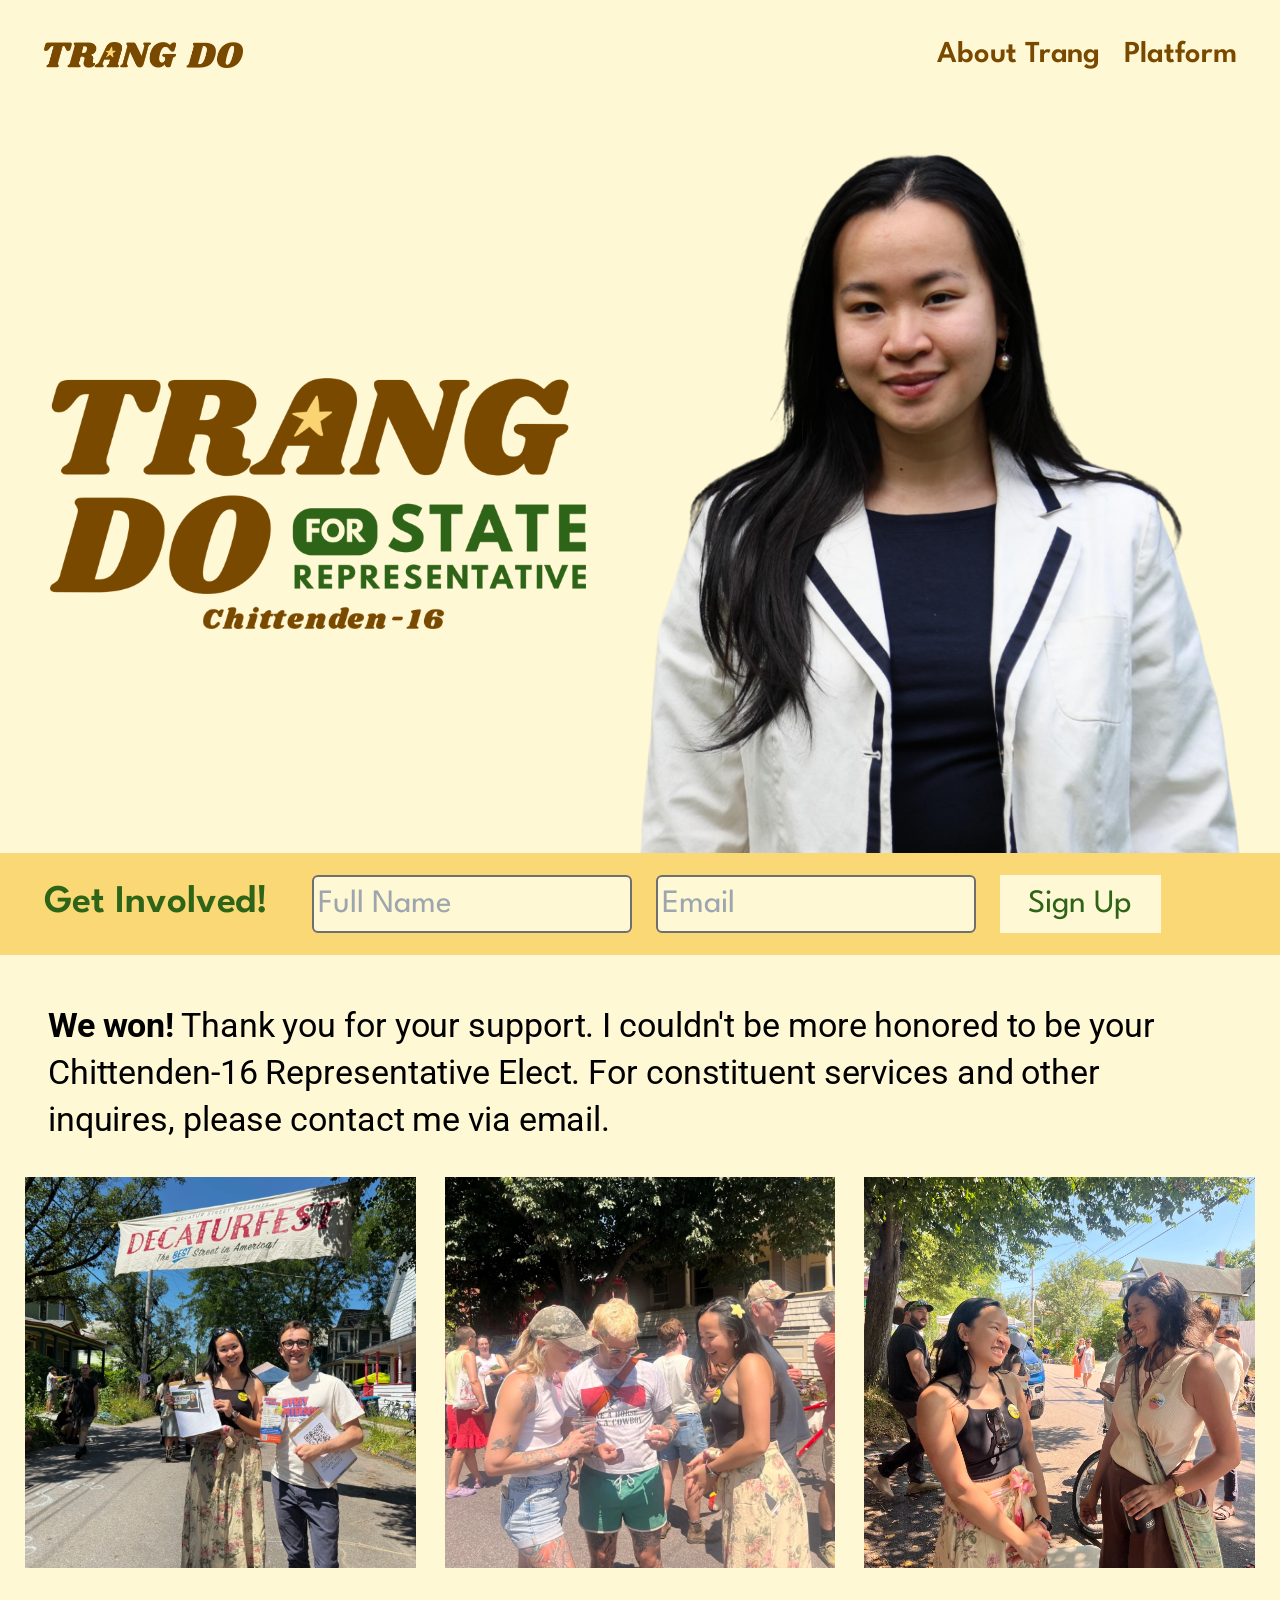
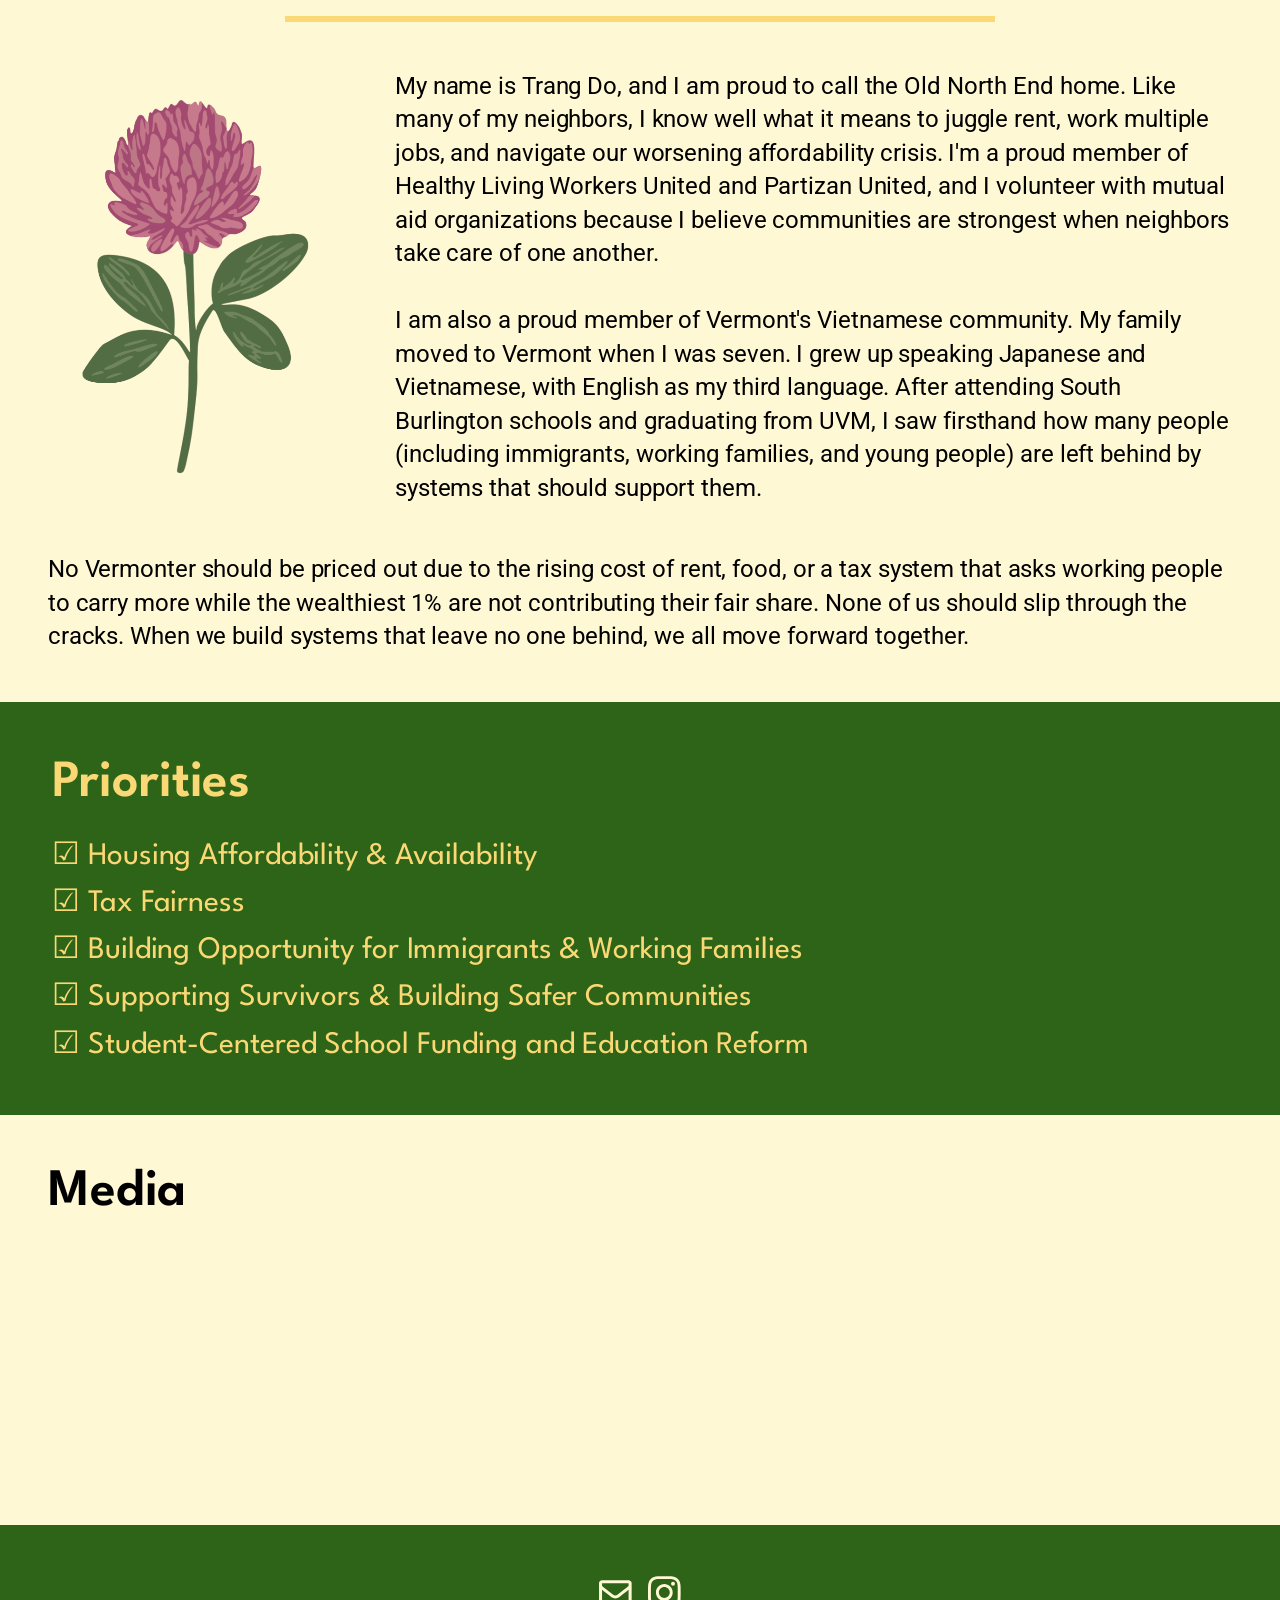
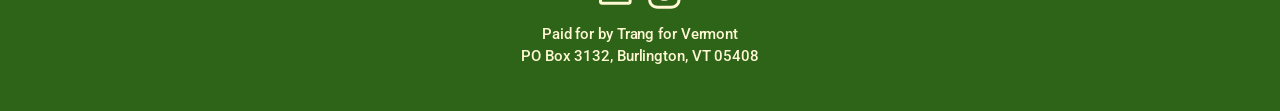
==== commit 805dfa36: "Add missing image and video" ====
--- a/index.html
+++ b/index.html
@@ -53,18 +53,18 @@
 </style>
 <link rel='stylesheet' id='elementor-post-6-css' href='/wp-content/uploads/elementor/css/post-6.css?ver=1794329970' media='all' />
 <link rel='stylesheet' id='widget-heading-css' href='/wp-content/plugins/elementor/assets/css/widget-heading.min.css?ver=4.3.5' media='all' />
-<link rel='stylesheet' id='elementor-post-11-css' href='/wp-content/uploads/elementor/css/post-11.css?ver=1794331815' media='all' />
+<link rel='stylesheet' id='elementor-post-11-css' href='/wp-content/uploads/elementor/css/post-11.css?ver=1794412508' media='all' />
 <link rel='stylesheet' id='base-desktop-css' href='/wp-content/uploads/elementor/css/base-desktop.css?ver=6af34d72e3e05' media='all' />
 <link rel='stylesheet' id='local-44-frontend-desktop-css' href='/wp-content/uploads/elementor/css/local-44-frontend-desktop.css?ver=6af353f91c34c' media='all' />
-<link rel='stylesheet' id='local-53-frontend-desktop-css' href='/wp-content/uploads/elementor/css/local-53-frontend-desktop.css?ver=6af353f91cafe' media='all' />
-<link rel='stylesheet' id='local-11-frontend-desktop-css' href='/wp-content/uploads/elementor/css/local-11-frontend-desktop.css?ver=6af354a760885' media='all' />
+<link rel='stylesheet' id='local-53-frontend-desktop-css' href='/wp-content/uploads/elementor/css/local-53-frontend-desktop.css?ver=6af48fb191d3f' media='all' />
+<link rel='stylesheet' id='local-11-frontend-desktop-css' href='/wp-content/uploads/elementor/css/local-11-frontend-desktop.css?ver=6af48fdcd11d5' media='all' />
 <link rel='stylesheet' id='local-44-frontend-tablet-css' href='/wp-content/uploads/elementor/css/local-44-frontend-tablet.css?ver=6af353f91c34c' media='(max-width:1024px)' />
-<link rel='stylesheet' id='local-11-frontend-tablet-css' href='/wp-content/uploads/elementor/css/local-11-frontend-tablet.css?ver=6af354a760885' media='(max-width:1024px)' />
+<link rel='stylesheet' id='local-11-frontend-tablet-css' href='/wp-content/uploads/elementor/css/local-11-frontend-tablet.css?ver=6af48fdcd11d5' media='(max-width:1024px)' />
 <link rel='stylesheet' id='base-mobile-css' href='/wp-content/uploads/elementor/css/base-mobile.css?ver=6af34d72e3e05' media='(max-width:767px)' />
 <link rel='stylesheet' id='local-44-frontend-mobile-css' href='/wp-content/uploads/elementor/css/local-44-frontend-mobile.css?ver=6af353f91c34c' media='(max-width:767px)' />
-<link rel='stylesheet' id='local-11-frontend-mobile-css' href='/wp-content/uploads/elementor/css/local-11-frontend-mobile.css?ver=6af354a760885' media='(max-width:767px)' />
+<link rel='stylesheet' id='local-11-frontend-mobile-css' href='/wp-content/uploads/elementor/css/local-11-frontend-mobile.css?ver=6af48fdcd11d5' media='(max-width:767px)' />
 <link rel='stylesheet' id='elementor-post-44-css' href='/wp-content/uploads/elementor/css/post-44.css?ver=1794331641' media='all' />
-<link rel='stylesheet' id='elementor-post-53-css' href='/wp-content/uploads/elementor/css/post-53.css?ver=1794331641' media='all' />
+<link rel='stylesheet' id='elementor-post-53-css' href='/wp-content/uploads/elementor/css/post-53.css?ver=1794412465' media='all' />
 <link rel='stylesheet' id='elementor-gf-shrikhand-css' href='https://fonts.googleapis.com/css?family=Shrikhand:100,100italic,200,200italic,300,300italic,400,400italic,500,500italic,600,600italic,700,700italic,800,800italic,900,900italic&#038;display=swap' media='all' />
 <link rel='stylesheet' id='elementor-gf-leaguespartan-css' href='https://fonts.googleapis.com/css?family=League+Spartan:100,100italic,200,200italic,300,300italic,400,400italic,500,500italic,600,600italic,700,700italic,800,800italic,900,900italic&#038;display=swap' media='all' />
 <link rel='stylesheet' id='elementor-gf-roboto-css' href='https://fonts.googleapis.com/css?family=Roboto:100,100italic,200,200italic,300,300italic,400,400italic,500,500italic,600,600italic,700,700italic,800,800italic,900,900italic&#038;display=swap' media='all' />
@@ -213,7 +213,7 @@
     <div class="elementor-element elementor-element-4e3aa9b e-con e-atomic-element e-flexbox-base e-default-div e-4e3aa9b-d8c9709 " data-id="4e3aa9b" data-element_type="e-flexbox" data-e-type="e-flexbox" data-interaction-id="4e3aa9b">
     			<p class="e-dd4ee4b-807bc85 e-paragraph-base e-default-p" data-interaction-id="dd4ee4b"><strong>We won!</strong> Thank you for your support. I couldn't be more honored to be your Chittenden-16 Representative Elect. For constituent services and other inquires, please contact me via email.</p>
 		<div class="elementor-element elementor-element-f9a6506 e-con e-atomic-element e-flexbox-base e-default-div e-f9a6506-ed32856 " data-id="f9a6506" data-element_type="e-flexbox" data-e-type="e-flexbox" data-interaction-id="f9a6506">
-    			<img loading="lazy" decoding="async" class="e-image-base e-default-img e-e0c1408-3335f25" data-interaction-id="e0c1408" id="204" src="/wp-content/uploads/2026/11/IMG_8909.webp" width="2048" height="1536" srcset="/wp-content/uploads/2026/11/IMG_8909.webp 2048w, /wp-content/uploads/2026/11/IMG_8909-1536x1152.webp 1536w" alt="Trang Do and Jeffrey Peterson in the Old North End of Burlington"/>					<img loading="lazy" decoding="async" class="e-image-base e-default-img e-30a9d67-39bbdaa" data-interaction-id="30a9d67" id="205" src="/wp-content/uploads/2026/11/IMG_8910.webp" width="1536" height="2048" srcset="/wp-content/uploads/2026/11/IMG_8910.webp 1536w" alt="Trang Do and Amanda Janoo in the Old North End of Burlington"/>		
+    			<img loading="lazy" decoding="async" class="e-image-base e-default-img e-e0c1408-3335f25" data-interaction-id="e0c1408" id="204" src="/wp-content/uploads/2026/11/IMG_8909.webp" width="2048" height="1536" srcset="/wp-content/uploads/2026/11/IMG_8909.webp 2048w, /wp-content/uploads/2026/11/IMG_8909-1536x1152.webp 1536w" alt="Trang Do and Jeffrey Peterson in the Old North End of Burlington"/>					<img loading="lazy" decoding="async" class="e-image-base e-default-img e-03bc6de-c7d1cdd" data-interaction-id="03bc6de" id="228" src="/wp-content/uploads/2026/11/IMG_8917.webp" width="2048" height="1536" srcset="/wp-content/uploads/2026/11/IMG_8917.webp 2048w, /wp-content/uploads/2026/11/IMG_8917-1536x1152.webp 1536w" alt="Trang Do with supporters in the Old North End of Burlington"/>					<img loading="lazy" decoding="async" class="e-image-base e-default-img e-30a9d67-39bbdaa" data-interaction-id="30a9d67" id="205" src="/wp-content/uploads/2026/11/IMG_8910.webp" width="1536" height="2048" srcset="/wp-content/uploads/2026/11/IMG_8910.webp 1536w" alt="Trang Do and Amanda Janoo in the Old North End of Burlington"/>		
 </div>
 			
 <hr class="e-e53650b-772fe02 e-divider-base" data-interaction-id="e53650b" />
@@ -243,7 +243,8 @@
     			<h2 data-interaction-id="f16b16a" class="e-f16b16a-3766196 e-heading-base e-default-h2">Media</h2>
 		<div class="elementor-element elementor-element-f5eb228 e-con e-atomic-element e-flexbox-base e-default-div e-f5eb228-32037db " data-id="f5eb228" data-element_type="e-flexbox" data-e-type="e-flexbox" data-interaction-id="f5eb228">
     			<div data-id="50a45d1" data-interaction-id="50a45d1" data-e-type="e-youtube" class="e-youtube-base e-default-div" data-settings="&#x7B;&quot;source&quot;&#x3A;&quot;https&#x3A;&#x5C;&#x2F;&#x5C;&#x2F;www.youtube.com&#x5C;&#x2F;watch&#x3F;v&#x3D;-0d8HHCmns8&quot;,&quot;autoplay&quot;&#x3A;false,&quot;mute&quot;&#x3A;false,&quot;controls&quot;&#x3A;true,&quot;cc_load_policy&quot;&#x3A;false,&quot;loop&quot;&#x3A;false,&quot;rel&quot;&#x3A;false,&quot;start&quot;&#x3A;null,&quot;end&quot;&#x3A;null,&quot;privacy&quot;&#x3A;true,&quot;lazyload&quot;&#x3A;true&#x7D;"></div>
-					<div data-id="fa3c492" data-interaction-id="fa3c492" data-e-type="e-youtube" class="e-youtube-base e-default-div" data-settings="&#x7B;&quot;source&quot;&#x3A;&quot;https&#x3A;&#x5C;&#x2F;&#x5C;&#x2F;www.youtube.com&#x5C;&#x2F;watch&#x3F;v&#x3D;fHgr5BHMUuw&quot;,&quot;autoplay&quot;&#x3A;false,&quot;mute&quot;&#x3A;false,&quot;controls&quot;&#x3A;true,&quot;cc_load_policy&quot;&#x3A;false,&quot;loop&quot;&#x3A;false,&quot;rel&quot;&#x3A;false,&quot;start&quot;&#x3A;&quot;3600&quot;,&quot;end&quot;&#x3A;null,&quot;privacy&quot;&#x3A;true,&quot;lazyload&quot;&#x3A;true&#x7D;"></div>
+					<div data-id="099a6bf" data-interaction-id="099a6bf" data-e-type="e-youtube" class="e-youtube-base e-default-div" data-settings="&#x7B;&quot;source&quot;&#x3A;&quot;https&#x3A;&#x5C;&#x2F;&#x5C;&#x2F;www.youtube.com&#x5C;&#x2F;watch&#x3F;v&#x3D;OirIKTQDuU0&quot;,&quot;autoplay&quot;&#x3A;false,&quot;mute&quot;&#x3A;false,&quot;controls&quot;&#x3A;true,&quot;cc_load_policy&quot;&#x3A;false,&quot;loop&quot;&#x3A;false,&quot;rel&quot;&#x3A;false,&quot;start&quot;&#x3A;&quot;1010&quot;,&quot;end&quot;&#x3A;null,&quot;privacy&quot;&#x3A;true,&quot;lazyload&quot;&#x3A;true&#x7D;"></div>
+					<div data-id="fa3c492" data-interaction-id="fa3c492" data-e-type="e-youtube" class="e-youtube-base e-default-div" data-settings="&#x7B;&quot;source&quot;&#x3A;&quot;https&#x3A;&#x5C;&#x2F;&#x5C;&#x2F;www.youtube.com&#x5C;&#x2F;watch&#x3F;v&#x3D;fHgr5BHMUuw&quot;,&quot;autoplay&quot;&#x3A;false,&quot;mute&quot;&#x3A;false,&quot;controls&quot;&#x3A;true,&quot;cc_load_policy&quot;&#x3A;false,&quot;loop&quot;&#x3A;false,&quot;rel&quot;&#x3A;false,&quot;start&quot;&#x3A;&quot;3595&quot;,&quot;end&quot;&#x3A;null,&quot;privacy&quot;&#x3A;true,&quot;lazyload&quot;&#x3A;true&#x7D;"></div>
 		
 </div>
 
@@ -313,7 +314,7 @@
 </script>
 <script id="jquery-ui-core-js" src="/wp-includes/js/jquery/ui/core.min.js?ver=1.14.2"></script>
 <script id="elementor-frontend-js-before">
-var elementorFrontendConfig = {"environmentMode":{"edit":false,"wpPreview":false,"isScriptDebug":false},"i18n":{"shareOnFacebook":"Share on Facebook","shareOnX":"Share on X","pinIt":"Pin it","download":"Download","downloadImage":"Download image","fullscreen":"Fullscreen","zoom":"Zoom","share":"Share","playVideo":"Play Video","previous":"Previous","next":"Next","close":"Close","a11yCarouselPrevSlideMessage":"Previous slide","a11yCarouselNextSlideMessage":"Next slide","a11yCarouselFirstSlideMessage":"This is the first slide","a11yCarouselLastSlideMessage":"This is the last slide","a11yCarouselPaginationBulletMessage":"Go to slide"},"is_rtl":false,"breakpoints":{"xs":0,"sm":480,"md":768,"lg":1025,"xl":1440,"xxl":1600},"responsive":{"breakpoints":{"mobile":{"label":"Mobile Portrait","value":767,"default_value":767,"direction":"max","is_enabled":true},"mobile_extra":{"label":"Mobile Landscape","value":880,"default_value":880,"direction":"max","is_enabled":false},"tablet":{"label":"Tablet Portrait","value":1024,"default_value":1024,"direction":"max","is_enabled":true},"tablet_extra":{"label":"Tablet Landscape","value":1200,"default_value":1200,"direction":"max","is_enabled":false},"laptop":{"label":"Laptop","value":1366,"default_value":1366,"direction":"max","is_enabled":false},"widescreen":{"label":"Widescreen","value":2400,"default_value":2400,"direction":"min","is_enabled":false}},"hasCustomBreakpoints":false},"version":"4.3.5","is_static":false,"experimentalFeatures":{"e_font_icon_svg":true,"additional_custom_breakpoints":true,"container":true,"e_optimized_markup":true,"theme_builder_v2":true,"nested-elements":true,"e_atomic_elements":true,"e_opt_in_v4":true,"import-export-customization":true,"e_pro_atomic_form":true,"e_pro_collection_loop":true,"mega-menu":true},"urls":{"assets":"\/wp-content\/plugins\/elementor\/assets\/","ajaxurl":"\/wp-admin\/admin-ajax.php","uploadUrl":"\/wp-content\/uploads"},"nonces":{"floatingButtonsClickTracking":"ad653da5d5","atomicFormsSendForm":"95b248f48b"},"swiperClass":"swiper","settings":{"page":[],"editorPreferences":[]},"kit":{"active_breakpoints":["viewport_mobile","viewport_tablet"],"global_image_lightbox":"yes","lightbox_enable_counter":"yes","lightbox_enable_fullscreen":"yes","lightbox_enable_zoom":"yes","lightbox_enable_share":"yes","lightbox_title_src":"title","lightbox_description_src":"description"},"post":{"id":11,"title":"Trang%20Do%20for%20State%20Representative","excerpt":"","featuredImage":"\/wp-content\/uploads\/2026\/07\/Screenshot-from-2026-07-25-10-22-12-1024x588.png"}};
+var elementorFrontendConfig = {"environmentMode":{"edit":false,"wpPreview":false,"isScriptDebug":false},"i18n":{"shareOnFacebook":"Share on Facebook","shareOnX":"Share on X","pinIt":"Pin it","download":"Download","downloadImage":"Download image","fullscreen":"Fullscreen","zoom":"Zoom","share":"Share","playVideo":"Play Video","previous":"Previous","next":"Next","close":"Close","a11yCarouselPrevSlideMessage":"Previous slide","a11yCarouselNextSlideMessage":"Next slide","a11yCarouselFirstSlideMessage":"This is the first slide","a11yCarouselLastSlideMessage":"This is the last slide","a11yCarouselPaginationBulletMessage":"Go to slide"},"is_rtl":false,"breakpoints":{"xs":0,"sm":480,"md":768,"lg":1025,"xl":1440,"xxl":1600},"responsive":{"breakpoints":{"mobile":{"label":"Mobile Portrait","value":767,"default_value":767,"direction":"max","is_enabled":true},"mobile_extra":{"label":"Mobile Landscape","value":880,"default_value":880,"direction":"max","is_enabled":false},"tablet":{"label":"Tablet Portrait","value":1024,"default_value":1024,"direction":"max","is_enabled":true},"tablet_extra":{"label":"Tablet Landscape","value":1200,"default_value":1200,"direction":"max","is_enabled":false},"laptop":{"label":"Laptop","value":1366,"default_value":1366,"direction":"max","is_enabled":false},"widescreen":{"label":"Widescreen","value":2400,"default_value":2400,"direction":"min","is_enabled":false}},"hasCustomBreakpoints":false},"version":"4.3.5","is_static":false,"experimentalFeatures":{"e_font_icon_svg":true,"additional_custom_breakpoints":true,"container":true,"e_optimized_markup":true,"theme_builder_v2":true,"nested-elements":true,"e_atomic_elements":true,"e_opt_in_v4":true,"import-export-customization":true,"e_pro_atomic_form":true,"e_pro_collection_loop":true,"mega-menu":true},"urls":{"assets":"\/wp-content\/plugins\/elementor\/assets\/","ajaxurl":"\/wp-admin\/admin-ajax.php","uploadUrl":"\/wp-content\/uploads"},"nonces":{"floatingButtonsClickTracking":"8675d51ce0","atomicFormsSendForm":"a7bc47ce5f"},"swiperClass":"swiper","settings":{"page":[],"editorPreferences":[]},"kit":{"active_breakpoints":["viewport_mobile","viewport_tablet"],"global_image_lightbox":"yes","lightbox_enable_counter":"yes","lightbox_enable_fullscreen":"yes","lightbox_enable_zoom":"yes","lightbox_enable_share":"yes","lightbox_title_src":"title","lightbox_description_src":"description"},"post":{"id":11,"title":"Trang%20Do%20for%20State%20Representative","excerpt":"","featuredImage":"\/wp-content\/uploads\/2026\/07\/Screenshot-from-2026-07-25-10-22-12-1024x588.png"}};
 //# sourceURL=elementor-frontend-js-before
 </script>
 <script id="elementor-frontend-js" src="/wp-content/plugins/elementor/assets/js/frontend.min.js?ver=4.3.5"></script>
@@ -329,7 +330,7 @@
 //# sourceURL=wp-i18n-js-after
 </script>
 <script id="elementor-pro-frontend-js-before">
-var ElementorProFrontendConfig = {"ajaxurl":"\/wp-admin\/admin-ajax.php","nonce":"46ed0f6898","urls":{"assets":"\/wp-content\/plugins\/elementor-pro\/assets\/","rest":"\/wp-json\/"},"settings":{"lazy_load_background_images":true},"popup":{"hasPopUps":false},"shareButtonsNetworks":{"facebook":{"title":"Facebook","has_counter":true},"twitter":{"title":"Twitter"},"linkedin":{"title":"LinkedIn","has_counter":true},"pinterest":{"title":"Pinterest","has_counter":true},"reddit":{"title":"Reddit","has_counter":true},"vk":{"title":"VK","has_counter":true},"odnoklassniki":{"title":"OK","has_counter":true},"tumblr":{"title":"Tumblr"},"digg":{"title":"Digg"},"skype":{"title":"Skype"},"stumbleupon":{"title":"StumbleUpon","has_counter":true},"mix":{"title":"Mix"},"telegram":{"title":"Telegram"},"pocket":{"title":"Pocket","has_counter":true},"xing":{"title":"XING","has_counter":true},"whatsapp":{"title":"WhatsApp"},"email":{"title":"Email"},"print":{"title":"Print"},"x-twitter":{"title":"X"},"threads":{"title":"Threads"}},"facebook_sdk":{"lang":"en_US","app_id":""},"lottie":{"defaultAnimationUrl":"\/wp-content\/plugins\/elementor-pro\/modules\/lottie\/assets\/animations\/default.json"}};
+var ElementorProFrontendConfig = {"ajaxurl":"\/wp-admin\/admin-ajax.php","nonce":"37dbcae096","urls":{"assets":"\/wp-content\/plugins\/elementor-pro\/assets\/","rest":"\/wp-json\/"},"settings":{"lazy_load_background_images":true},"popup":{"hasPopUps":false},"shareButtonsNetworks":{"facebook":{"title":"Facebook","has_counter":true},"twitter":{"title":"Twitter"},"linkedin":{"title":"LinkedIn","has_counter":true},"pinterest":{"title":"Pinterest","has_counter":true},"reddit":{"title":"Reddit","has_counter":true},"vk":{"title":"VK","has_counter":true},"odnoklassniki":{"title":"OK","has_counter":true},"tumblr":{"title":"Tumblr"},"digg":{"title":"Digg"},"skype":{"title":"Skype"},"stumbleupon":{"title":"StumbleUpon","has_counter":true},"mix":{"title":"Mix"},"telegram":{"title":"Telegram"},"pocket":{"title":"Pocket","has_counter":true},"xing":{"title":"XING","has_counter":true},"whatsapp":{"title":"WhatsApp"},"email":{"title":"Email"},"print":{"title":"Print"},"x-twitter":{"title":"X"},"threads":{"title":"Threads"}},"facebook_sdk":{"lang":"en_US","app_id":""},"lottie":{"defaultAnimationUrl":"\/wp-content\/plugins\/elementor-pro\/modules\/lottie\/assets\/animations\/default.json"}};
 //# sourceURL=elementor-pro-frontend-js-before
 </script>
 <script id="elementor-pro-frontend-js" src="/wp-content/plugins/elementor-pro/assets/js/frontend.min.js?ver=4.3.2"></script>
--- a/wp-content/uploads/elementor/css/local-53-frontend-desktop.css
+++ b/wp-content/uploads/elementor/css/local-53-frontend-desktop.css
@@ -1 +1 @@
-.elementor .e-8c9f572-d926fcc{width:120px;padding:0px;margin-block-start:1em;margin-block-end:1em;flex-direction:row;gap:16px;justify-content:center;align-items:center;}.elementor .e-1d2556c-32e1065{font-family:var(--Body);font-weight:500;font-size:0.7em;color:var(--Text);text-align:center;}.elementor .e-f1d607e-8cf806b{padding:2em;flex-direction:column;justify-content:center;align-items:center;}+.elementor .e-8c9f572-d926fcc{width:120px;padding:0px;margin-block-start:0em;margin-block-end:0em;flex-direction:row;gap:16px;justify-content:center;align-items:center;}.elementor .e-1d2556c-32e1065{font-family:var(--Body);font-weight:500;font-size:0.7em;color:var(--Background);text-align:center;}.elementor .e-f1d607e-8cf806b{padding:2em;background-color:var(--Secondary);flex-direction:column;justify-content:center;align-items:center;}
--- a/wp-content/uploads/elementor/css/local-11-frontend-desktop.css
+++ b/wp-content/uploads/elementor/css/local-11-frontend-desktop.css
@@ -1 +1 @@
-.elementor .e-c98352a-97c9d35{margin-block-end:0em;margin-inline-start:0em;margin-inline-end:0em;}.elementor .e-b10f9e0-81ff303{width:50%;flex-direction:column;justify-content:center;}.elementor .e-58a309c-f1b6609{width:50%;}.elementor .e-8a19fa3-d162ea3{max-width:1200px;padding-block-start:2em;padding-block-end:0px;padding-inline-start:0px;padding-inline-end:0px;flex-direction:row;gap:2em;align-items:center;}.elementor .e-f2d0965-71e2bf5{padding-block-start:0px;padding-block-end:0px;padding-inline-start:0px;padding-inline-end:0px;background-color:var(--Background);justify-content:center;align-items:end;}.elementor .e-9189ee3-cc34933{height:1.8em;max-width:320px;font-family:var(--Subhead);font-size:1em;color:var(--Text);padding:4px;border-radius:6px;border-color:#706F6F;border-style:solid;background-color:var(--Background);display:block;align-self:center;}.elementor .e-10c7129-f72a599{height:1.8em;max-width:320px;font-family:var(--Subhead);font-size:1em;color:var(--Text);padding:4px;border-radius:6px;border-color:#706F6F;border-style:solid;background-color:var(--Background);display:block;align-self:center;}.elementor .e-aeb0f63-8e0b34a{height:1.8em;font-family:var(--Subhead);font-size:1em;color:var(--Secondary);border-radius:0px;border-style:none;background-color:var(--Background);}.elementor .e-aeb0f63-8e0b34a:hover,.elementor .e-aeb0f63-8e0b34a:focus-visible{background-color:var(--Background);}.elementor .e-714dd48-bd52c5a{font-family:var(--Subhead);font-weight:400;font-size:3em;color:var(--Secondary);border-style:none;}.elementor .e-c39bdb6-9d116bc{padding:0px;background-color:#d3e8d500;justify-content:center;align-items:center;align-self:center;}.elementor .e-26bb772-d55dd78{font-family:var(--Subhead);font-weight:400;font-size:1em;color:var(--Secondary);background-color:#ffdede00;}.elementor .e-53e2996-881b912{width:auto;font-family:Montserrat;font-size:1.5em;column-gap:24px;padding:0px;display:flex;flex-direction:row;justify-content:flex-start;}.elementor .e-dd4ee4b-807bc85{font-size:1.4em;margin-block-end:1em;align-self:center;}.elementor .e-e0c1408-3335f25{width:50%;aspect-ratio:4/3;object-fit:cover;}.elementor .e-30a9d67-39bbdaa{width:50%;aspect-ratio:4/3;object-fit:cover;}.elementor .e-f9a6506-ed32856{padding:0px;display:flex;flex-direction:row;gap:2em;justify-content:center;}.elementor .e-e53650b-772fe02{width:60%;height:6px;margin-block-start:2em;background-color:var(--Accent);align-self:center;}.elementor .e-2dec02c-34c057d{width:12em;object-fit:contain;}.elementor .e-d807e34-0a9fe99{padding-block-start:2em;padding-block-end:0px;padding-inline-start:0px;padding-inline-end:0px;flex-direction:row;gap:2.5em;}.elementor .e-a464e75-63eb13b{margin-block-start:2em;}.elementor .e-4e3aa9b-d8c9709{max-width:1300px;padding:0px;flex-direction:column;}.elementor .e-7e6276b-37e830f{font-family:var(--Body);font-weight:400;font-size:1.1em;color:var(--Text);padding:2em;flex-direction:column;justify-content:center;align-items:center;}.elementor .e-0a9af15-a20d445{font-family:var(--Subhead);font-weight:600;font-size:2em;color:var(--Accent);margin-block-end:0.5em;}.elementor .e-b023094-f3f1ec8{font-family:var(--Subhead);font-weight:400;font-size:1.2em;color:var(--Accent);margin-block-end:12px;}.elementor .e-f0a3ab4-23f2196{font-family:var(--Subhead);font-weight:400;font-size:1.2em;color:var(--Accent);margin-block-end:12px;}.elementor .e-58fb848-edc6b1a{font-family:var(--Subhead);font-weight:400;font-size:1.2em;color:var(--Accent);margin-block-end:12px;}.elementor .e-e8b30bd-58b9709{font-family:var(--Subhead);font-weight:400;font-size:1.2em;color:var(--Accent);margin-block-end:12px;}.elementor .e-52c250f-ec9411d{font-family:var(--Subhead);font-weight:400;font-size:1.2em;color:var(--Accent);}.elementor .e-345c842-5e0b3d5{max-width:1300px;padding:0px;flex-direction:column;}.elementor .e-65ead94-9c06dba{font-family:var(--Body);font-size:1.2em;color:var(--Text);padding:2em;background-color:var(--Secondary);justify-content:center;}.elementor .e-f16b16a-3766196{font-family:var(--Subhead);font-weight:600;font-size:1.1em;color:var(--Text);margin-block-end:0.5em;}.elementor .e-f5eb228-32037db{padding:0px;display:grid;gap:1em;grid-template-columns:repeat(2, 1fr);}.elementor .e-cd2c9ec-3a4785c{max-width:1300px;font-family:var(--Subhead);font-weight:600;font-size:2em;color:var(--Accent);padding:0px;margin-block-end:0.5em;flex-direction:column;}.elementor .e-0d6923d-5682605{font-family:var(--Body);font-weight:400;font-size:1.1em;color:var(--Text);padding:2em;flex-direction:column;justify-content:center;align-items:center;}+.elementor .e-c98352a-97c9d35{margin-block-end:0em;margin-inline-start:0em;margin-inline-end:0em;}.elementor .e-b10f9e0-81ff303{width:50%;flex-direction:column;justify-content:center;}.elementor .e-58a309c-f1b6609{width:50%;}.elementor .e-8a19fa3-d162ea3{max-width:1200px;padding-block-start:2em;padding-block-end:0px;padding-inline-start:0px;padding-inline-end:0px;flex-direction:row;gap:2em;align-items:center;}.elementor .e-f2d0965-71e2bf5{padding-block-start:0px;padding-block-end:0px;padding-inline-start:0px;padding-inline-end:0px;background-color:var(--Background);justify-content:center;align-items:end;}.elementor .e-9189ee3-cc34933{height:1.8em;max-width:320px;font-family:var(--Subhead);font-size:1em;color:var(--Text);padding:4px;border-radius:6px;border-color:#706F6F;border-style:solid;background-color:var(--Background);display:block;align-self:center;}.elementor .e-10c7129-f72a599{height:1.8em;max-width:320px;font-family:var(--Subhead);font-size:1em;color:var(--Text);padding:4px;border-radius:6px;border-color:#706F6F;border-style:solid;background-color:var(--Background);display:block;align-self:center;}.elementor .e-aeb0f63-8e0b34a{height:1.8em;font-family:var(--Subhead);font-size:1em;color:var(--Secondary);border-radius:0px;border-style:none;background-color:var(--Background);}.elementor .e-aeb0f63-8e0b34a:hover,.elementor .e-aeb0f63-8e0b34a:focus-visible{background-color:var(--Background);}.elementor .e-714dd48-bd52c5a{font-family:var(--Subhead);font-weight:400;font-size:3em;color:var(--Secondary);border-style:none;}.elementor .e-c39bdb6-9d116bc{padding:0px;background-color:#d3e8d500;justify-content:center;align-items:center;align-self:center;}.elementor .e-26bb772-d55dd78{font-family:var(--Subhead);font-weight:400;font-size:1em;color:var(--Secondary);background-color:#ffdede00;}.elementor .e-53e2996-881b912{width:auto;font-family:Montserrat;font-size:1.5em;column-gap:24px;padding:0px;display:flex;flex-direction:row;justify-content:flex-start;}.elementor .e-dd4ee4b-807bc85{font-size:1.4em;margin-block-end:1em;align-self:center;}.elementor .e-e0c1408-3335f25{width:33%;aspect-ratio:1/1;object-fit:cover;}.elementor .e-03bc6de-c7d1cdd{width:33%;aspect-ratio:1/1;object-fit:cover;}.elementor .e-30a9d67-39bbdaa{width:33%;aspect-ratio:1/1;object-fit:cover;}.elementor .e-f9a6506-ed32856{padding:0px;display:flex;flex-direction:row;gap:1.2em;justify-content:center;}.elementor .e-e53650b-772fe02{width:60%;height:6px;margin-block-start:2em;background-color:var(--Accent);align-self:center;}.elementor .e-2dec02c-34c057d{width:12em;object-fit:contain;}.elementor .e-d807e34-0a9fe99{padding-block-start:2em;padding-block-end:0px;padding-inline-start:0px;padding-inline-end:0px;flex-direction:row;gap:2.5em;}.elementor .e-a464e75-63eb13b{margin-block-start:2em;}.elementor .e-4e3aa9b-d8c9709{max-width:1300px;padding:0px;flex-direction:column;}.elementor .e-7e6276b-37e830f{font-family:var(--Body);font-weight:400;font-size:1.1em;color:var(--Text);padding:2em;flex-direction:column;justify-content:center;align-items:center;}.elementor .e-0a9af15-a20d445{font-family:var(--Subhead);font-weight:600;font-size:2em;color:var(--Accent);margin-block-end:0.5em;}.elementor .e-b023094-f3f1ec8{font-family:var(--Subhead);font-weight:400;font-size:1.2em;color:var(--Accent);margin-block-end:12px;}.elementor .e-f0a3ab4-23f2196{font-family:var(--Subhead);font-weight:400;font-size:1.2em;color:var(--Accent);margin-block-end:12px;}.elementor .e-58fb848-edc6b1a{font-family:var(--Subhead);font-weight:400;font-size:1.2em;color:var(--Accent);margin-block-end:12px;}.elementor .e-e8b30bd-58b9709{font-family:var(--Subhead);font-weight:400;font-size:1.2em;color:var(--Accent);margin-block-end:12px;}.elementor .e-52c250f-ec9411d{font-family:var(--Subhead);font-weight:400;font-size:1.2em;color:var(--Accent);}.elementor .e-345c842-5e0b3d5{max-width:1300px;padding:0px;flex-direction:column;}.elementor .e-65ead94-9c06dba{font-family:var(--Body);font-size:1.2em;color:var(--Text);padding:2em;background-color:var(--Secondary);justify-content:center;}.elementor .e-f16b16a-3766196{font-family:var(--Subhead);font-weight:600;font-size:1.1em;color:var(--Text);margin-block-end:0.5em;}.elementor .e-f5eb228-32037db{padding:0px;display:grid;gap:1em;grid-template-columns:repeat(3, 1fr);}.elementor .e-cd2c9ec-3a4785c{max-width:1300px;font-family:var(--Subhead);font-weight:600;font-size:2em;color:var(--Accent);padding:0px;margin-block-end:0.5em;flex-direction:column;}.elementor .e-0d6923d-5682605{font-family:var(--Body);font-weight:400;font-size:1.1em;color:var(--Text);padding:2em;flex-direction:column;justify-content:center;align-items:center;}
--- a/wp-content/uploads/elementor/css/local-11-frontend-tablet.css
+++ b/wp-content/uploads/elementor/css/local-11-frontend-tablet.css
@@ -1 +1 @@
-@media(max-width:1024px){.elementor .e-9189ee3-cc34933{width:260px;max-width:160px;}}@media(max-width:1024px){.elementor .e-10c7129-f72a599{width:260px;max-width:160px;}}@media(max-width:1024px){.elementor .e-53e2996-881b912{column-gap:12px;flex-direction:row;}}@media(max-width:1024px){.elementor .e-2dec02c-34c057d{height:20em;object-fit:cover;align-self:center;}}@media(max-width:1024px){.elementor .e-f5eb228-32037db{gap:1em;grid-template-columns:repeat(1, 1fr);}}+@media(max-width:1024px){.elementor .e-f2d0965-71e2bf5{padding-block-start:0em;padding-block-end:0em;padding-inline-start:2em;padding-inline-end:2em;}}@media(max-width:1024px){.elementor .e-9189ee3-cc34933{width:260px;max-width:160px;}}@media(max-width:1024px){.elementor .e-10c7129-f72a599{width:260px;max-width:160px;}}@media(max-width:1024px){.elementor .e-53e2996-881b912{column-gap:12px;flex-direction:row;}}@media(max-width:1024px){.elementor .e-2dec02c-34c057d{height:20em;object-fit:cover;align-self:center;}}@media(max-width:1024px){.elementor .e-f5eb228-32037db{gap:1em;grid-template-columns:repeat(1, 1fr);}}
--- a/wp-content/uploads/elementor/css/local-11-frontend-mobile.css
+++ b/wp-content/uploads/elementor/css/local-11-frontend-mobile.css
@@ -1 +1 @@
-@media(max-width:767px){.elementor .e-b10f9e0-81ff303{width:100%;gap:0px;}}@media(max-width:767px){.elementor .e-58a309c-f1b6609{width:100%;}}@media(max-width:767px){.elementor .e-8a19fa3-d162ea3{padding-inline-start:1em;padding-inline-end:1em;flex-direction:column;gap:0em;}}@media(max-width:767px){.elementor .e-9189ee3-cc34933{width:90%;max-width:100%;}}@media(max-width:767px){.elementor .e-10c7129-f72a599{width:90%;max-width:100%;}}@media(max-width:767px){.elementor .e-53e2996-881b912{justify-content:center;}}@media(max-width:767px){.elementor .e-e0c1408-3335f25{width:100%;}}@media(max-width:767px){.elementor .e-30a9d67-39bbdaa{width:100%;}}@media(max-width:767px){.elementor .e-f9a6506-ed32856{flex-direction:column;}}@media(max-width:767px){.elementor .e-2dec02c-34c057d{height:auto;}}@media(max-width:767px){.elementor .e-d807e34-0a9fe99{flex-direction:column;gap:0em;}}@media(max-width:767px){.elementor .e-7e6276b-37e830f{padding-inline-start:1em;padding-inline-end:1em;}}@media(max-width:767px){.elementor .e-65ead94-9c06dba{padding-inline-start:1em;padding-inline-end:1em;}}@media(max-width:767px){.elementor .e-f5eb228-32037db{gap:1em;}}@media(max-width:767px){.elementor .e-0d6923d-5682605{padding-inline-start:1em;padding-inline-end:1em;}}+@media(max-width:767px){.elementor .e-b10f9e0-81ff303{width:100%;gap:0px;}}@media(max-width:767px){.elementor .e-58a309c-f1b6609{width:100%;}}@media(max-width:767px){.elementor .e-8a19fa3-d162ea3{padding-inline-start:1em;padding-inline-end:1em;flex-direction:column;gap:0em;}}@media(max-width:767px){.elementor .e-f2d0965-71e2bf5{padding:0em;}}@media(max-width:767px){.elementor .e-9189ee3-cc34933{width:90%;max-width:100%;}}@media(max-width:767px){.elementor .e-10c7129-f72a599{width:90%;max-width:100%;}}@media(max-width:767px){.elementor .e-53e2996-881b912{justify-content:center;}}@media(max-width:767px){.elementor .e-e0c1408-3335f25{width:100%;}}@media(max-width:767px){.elementor .e-03bc6de-c7d1cdd{width:100%;}}@media(max-width:767px){.elementor .e-30a9d67-39bbdaa{width:100%;}}@media(max-width:767px){.elementor .e-f9a6506-ed32856{flex-direction:column;}}@media(max-width:767px){.elementor .e-2dec02c-34c057d{height:auto;}}@media(max-width:767px){.elementor .e-d807e34-0a9fe99{flex-direction:column;gap:0em;}}@media(max-width:767px){.elementor .e-7e6276b-37e830f{padding-inline-start:1em;padding-inline-end:1em;}}@media(max-width:767px){.elementor .e-65ead94-9c06dba{padding-inline-start:1em;padding-inline-end:1em;}}@media(max-width:767px){.elementor .e-f5eb228-32037db{gap:1em;}}@media(max-width:767px){.elementor .e-0d6923d-5682605{padding-inline-start:1em;padding-inline-end:1em;}}
--- a/wp-content/uploads/elementor/css/post-53.css
+++ b/wp-content/uploads/elementor/css/post-53.css
@@ -1 +1 @@
-.elementor-widget-icon.elementor-view-stacked .elementor-icon{background-color:var( --e-global-color-primary );}.elementor-widget-icon.elementor-view-framed .elementor-icon, .elementor-widget-icon.elementor-view-default .elementor-icon{color:var( --e-global-color-primary );border-color:var( --e-global-color-primary );}.elementor-widget-icon.elementor-view-framed .elementor-icon, .elementor-widget-icon.elementor-view-default .elementor-icon svg{fill:var( --e-global-color-primary );}.elementor-53 .elementor-element.elementor-element-4d2acc2 .elementor-icon-wrapper{text-align:center;}.elementor-53 .elementor-element.elementor-element-4d2acc2.elementor-view-stacked .elementor-icon{background-color:var( --e-global-color-secondary );}.elementor-53 .elementor-element.elementor-element-4d2acc2.elementor-view-framed .elementor-icon, .elementor-53 .elementor-element.elementor-element-4d2acc2.elementor-view-default .elementor-icon{color:var( --e-global-color-secondary );border-color:var( --e-global-color-secondary );}.elementor-53 .elementor-element.elementor-element-4d2acc2.elementor-view-framed .elementor-icon, .elementor-53 .elementor-element.elementor-element-4d2acc2.elementor-view-default .elementor-icon svg{fill:var( --e-global-color-secondary );}.elementor-53 .elementor-element.elementor-element-4d2acc2 .elementor-icon{font-size:1.5em;}.elementor-53 .elementor-element.elementor-element-4d2acc2 .elementor-icon svg{height:1.5em;}.elementor-53 .elementor-element.elementor-element-682b1c8 .elementor-icon-wrapper{text-align:center;}.elementor-53 .elementor-element.elementor-element-682b1c8.elementor-view-stacked .elementor-icon{background-color:var( --e-global-color-secondary );}.elementor-53 .elementor-element.elementor-element-682b1c8.elementor-view-framed .elementor-icon, .elementor-53 .elementor-element.elementor-element-682b1c8.elementor-view-default .elementor-icon{color:var( --e-global-color-secondary );border-color:var( --e-global-color-secondary );}.elementor-53 .elementor-element.elementor-element-682b1c8.elementor-view-framed .elementor-icon, .elementor-53 .elementor-element.elementor-element-682b1c8.elementor-view-default .elementor-icon svg{fill:var( --e-global-color-secondary );}.elementor-53 .elementor-element.elementor-element-682b1c8 .elementor-icon{font-size:1.5em;}.elementor-53 .elementor-element.elementor-element-682b1c8 .elementor-icon svg{height:1.5em;}.elementor-53:not(.elementor-motion-effects-element-type-background), .elementor-53 > .elementor-motion-effects-container > .elementor-motion-effects-layer{background-color:var( --e-global-color-93b9758 );}.elementor-theme-builder-content-area{height:400px;}.elementor-location-header:before, .elementor-location-footer:before{content:"";display:table;clear:both;}@media(max-width:767px){.elementor-53 .elementor-element.elementor-element-4d2acc2 .elementor-icon{font-size:2em;}.elementor-53 .elementor-element.elementor-element-4d2acc2 .elementor-icon svg{height:2em;}.elementor-53 .elementor-element.elementor-element-682b1c8 .elementor-icon{font-size:2em;}.elementor-53 .elementor-element.elementor-element-682b1c8 .elementor-icon svg{height:2em;}}+.elementor-widget-icon.elementor-view-stacked .elementor-icon{background-color:var( --e-global-color-primary );}.elementor-widget-icon.elementor-view-framed .elementor-icon, .elementor-widget-icon.elementor-view-default .elementor-icon{color:var( --e-global-color-primary );border-color:var( --e-global-color-primary );}.elementor-widget-icon.elementor-view-framed .elementor-icon, .elementor-widget-icon.elementor-view-default .elementor-icon svg{fill:var( --e-global-color-primary );}.elementor-53 .elementor-element.elementor-element-4d2acc2 .elementor-icon-wrapper{text-align:center;}.elementor-53 .elementor-element.elementor-element-4d2acc2.elementor-view-stacked .elementor-icon{background-color:var( --e-global-color-93b9758 );}.elementor-53 .elementor-element.elementor-element-4d2acc2.elementor-view-framed .elementor-icon, .elementor-53 .elementor-element.elementor-element-4d2acc2.elementor-view-default .elementor-icon{color:var( --e-global-color-93b9758 );border-color:var( --e-global-color-93b9758 );}.elementor-53 .elementor-element.elementor-element-4d2acc2.elementor-view-framed .elementor-icon, .elementor-53 .elementor-element.elementor-element-4d2acc2.elementor-view-default .elementor-icon svg{fill:var( --e-global-color-93b9758 );}.elementor-53 .elementor-element.elementor-element-4d2acc2 .elementor-icon{font-size:1.5em;}.elementor-53 .elementor-element.elementor-element-4d2acc2 .elementor-icon svg{height:1.5em;}.elementor-53 .elementor-element.elementor-element-682b1c8 .elementor-icon-wrapper{text-align:center;}.elementor-53 .elementor-element.elementor-element-682b1c8.elementor-view-stacked .elementor-icon{background-color:var( --e-global-color-93b9758 );}.elementor-53 .elementor-element.elementor-element-682b1c8.elementor-view-framed .elementor-icon, .elementor-53 .elementor-element.elementor-element-682b1c8.elementor-view-default .elementor-icon{color:var( --e-global-color-93b9758 );border-color:var( --e-global-color-93b9758 );}.elementor-53 .elementor-element.elementor-element-682b1c8.elementor-view-framed .elementor-icon, .elementor-53 .elementor-element.elementor-element-682b1c8.elementor-view-default .elementor-icon svg{fill:var( --e-global-color-93b9758 );}.elementor-53 .elementor-element.elementor-element-682b1c8 .elementor-icon{font-size:1.5em;}.elementor-53 .elementor-element.elementor-element-682b1c8 .elementor-icon svg{height:1.5em;}.elementor-53:not(.elementor-motion-effects-element-type-background), .elementor-53 > .elementor-motion-effects-container > .elementor-motion-effects-layer{background-color:var( --e-global-color-93b9758 );}.elementor-theme-builder-content-area{height:400px;}.elementor-location-header:before, .elementor-location-footer:before{content:"";display:table;clear:both;}@media(max-width:767px){.elementor-53 .elementor-element.elementor-element-4d2acc2 .elementor-icon{font-size:2em;}.elementor-53 .elementor-element.elementor-element-4d2acc2 .elementor-icon svg{height:2em;}.elementor-53 .elementor-element.elementor-element-682b1c8 .elementor-icon{font-size:2em;}.elementor-53 .elementor-element.elementor-element-682b1c8 .elementor-icon svg{height:2em;}}
